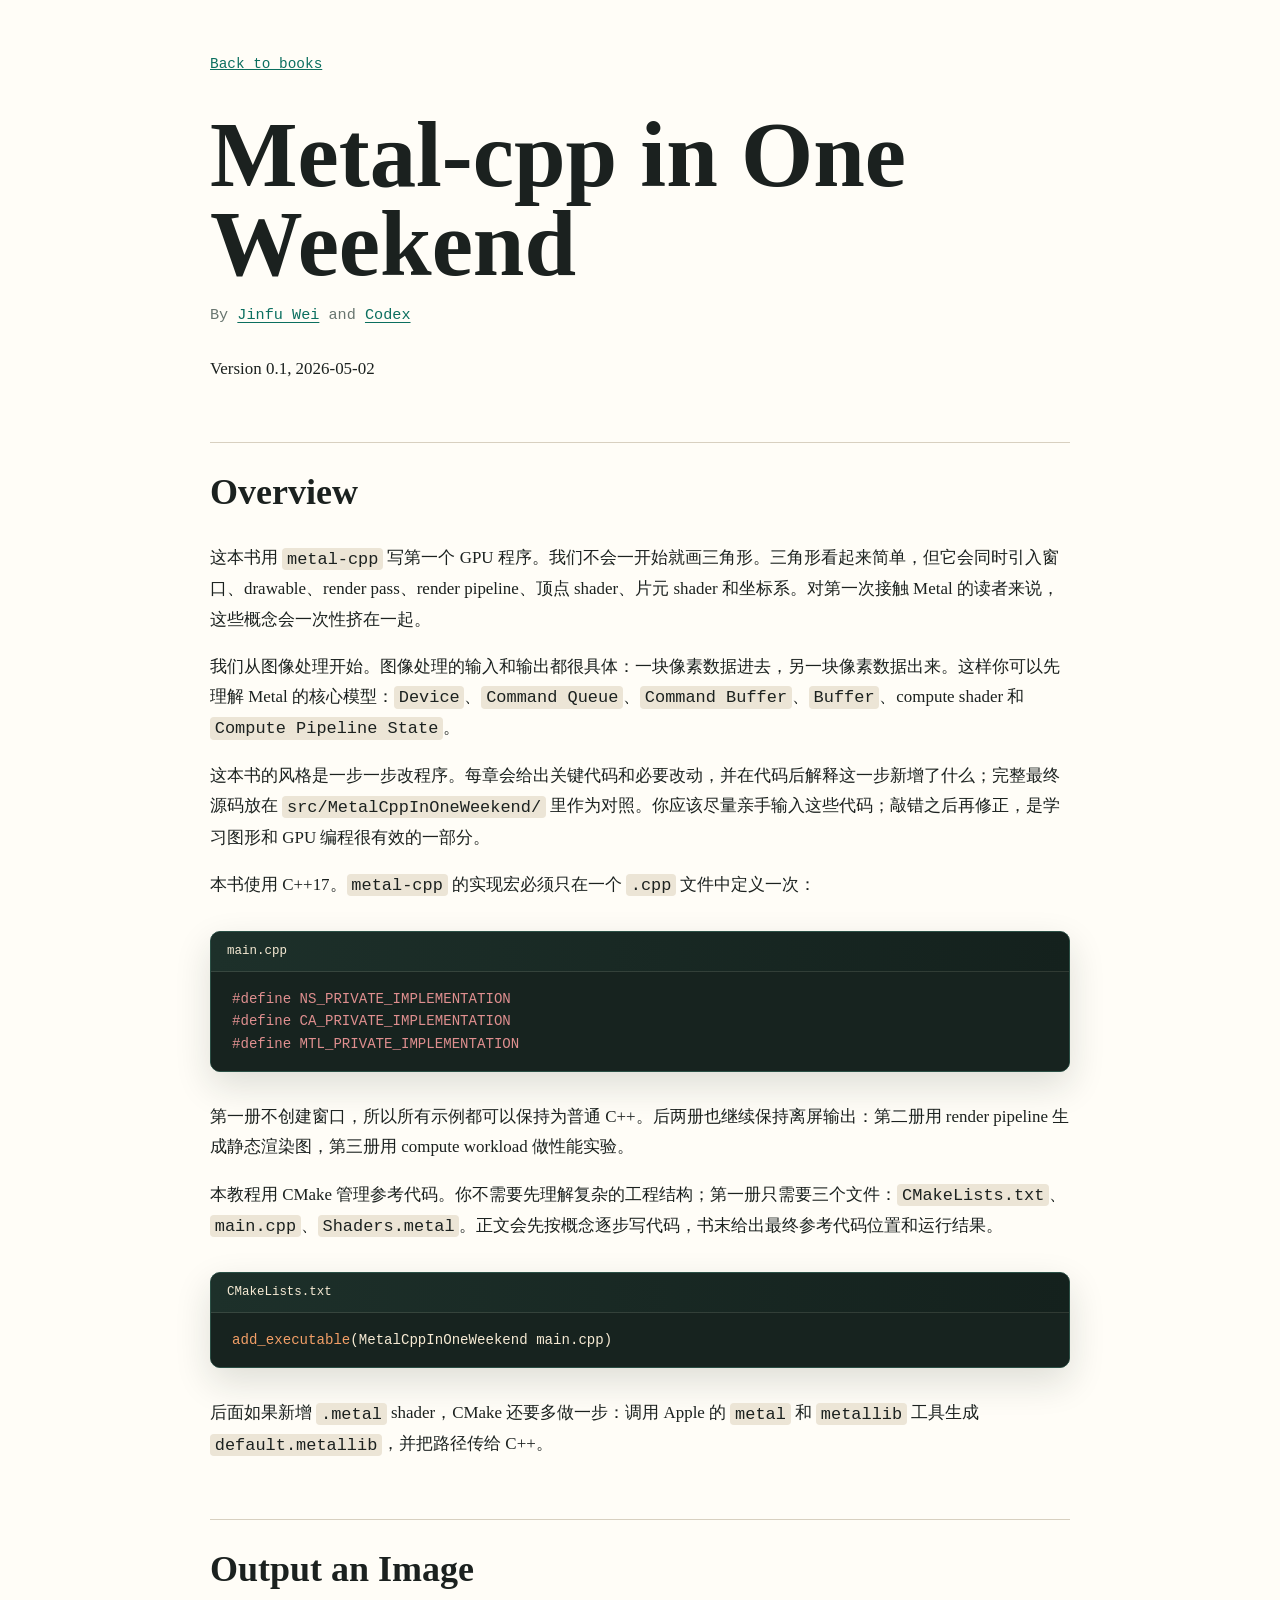
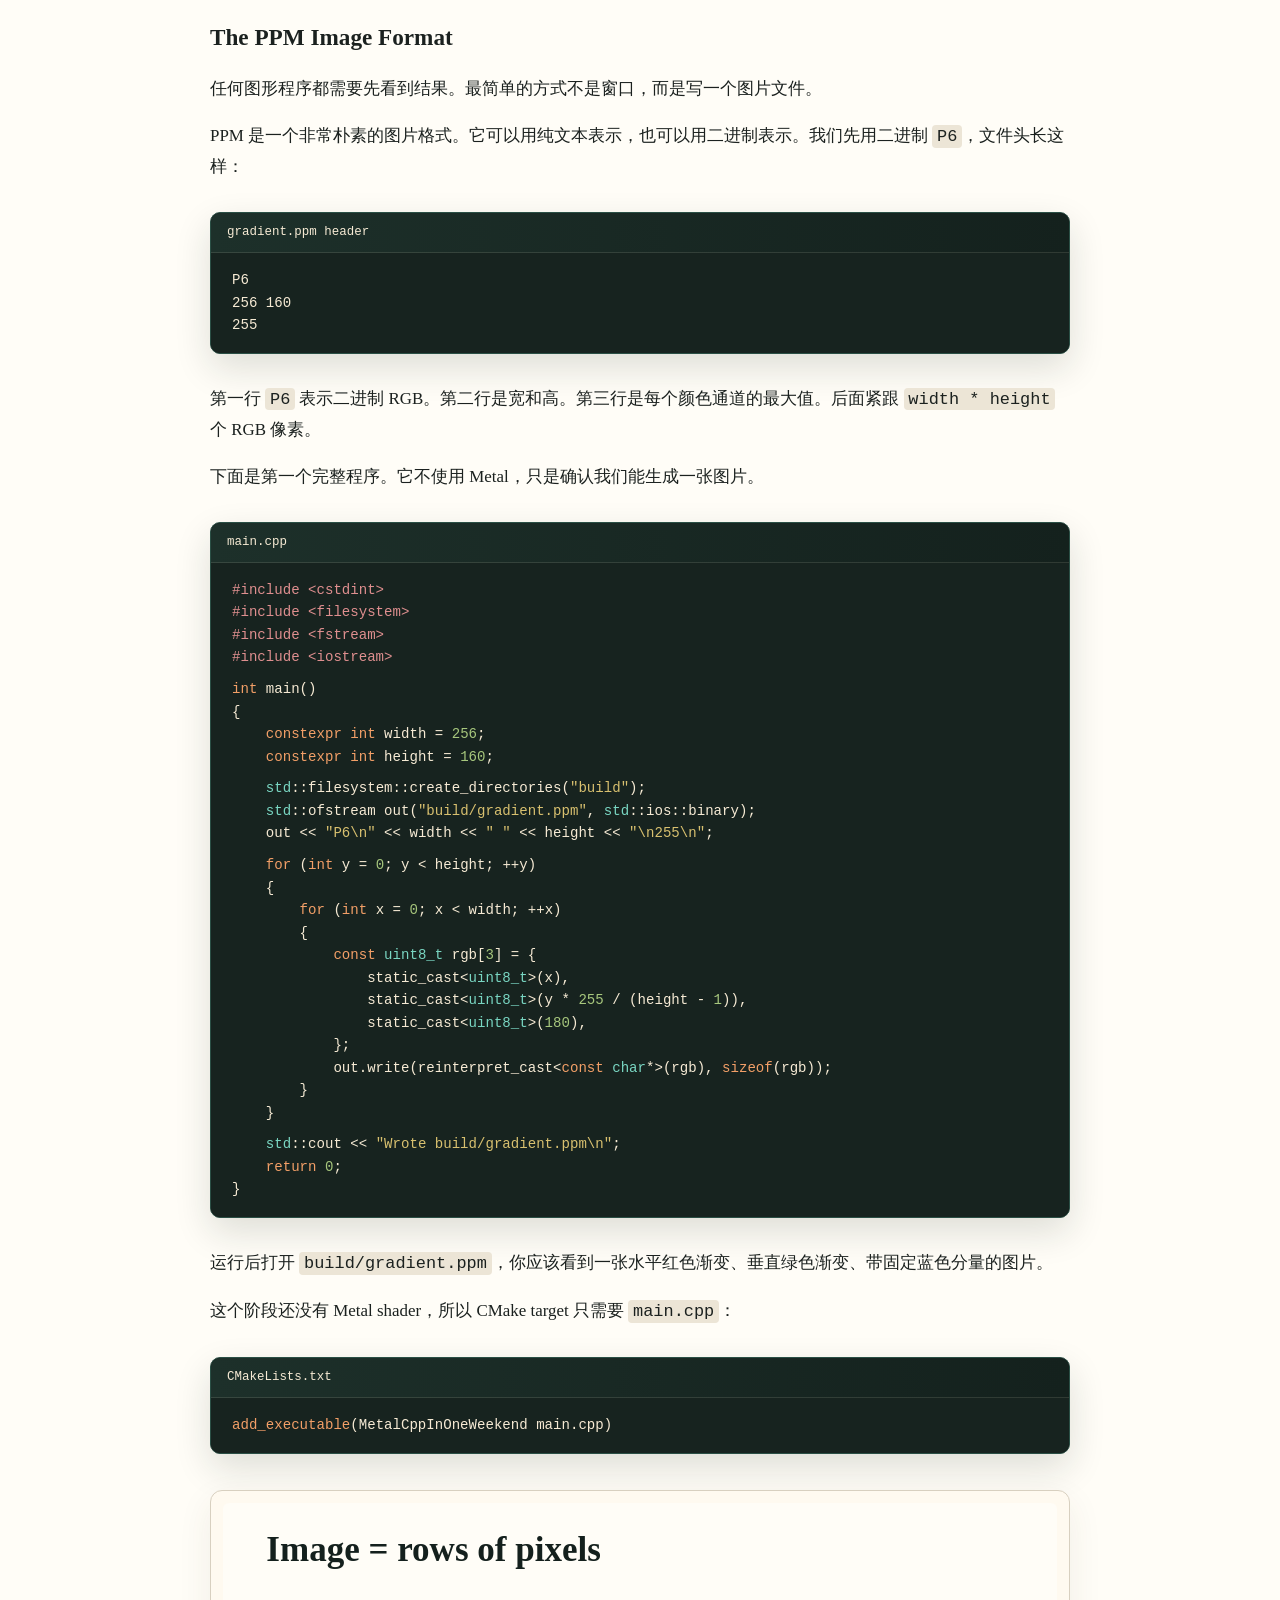
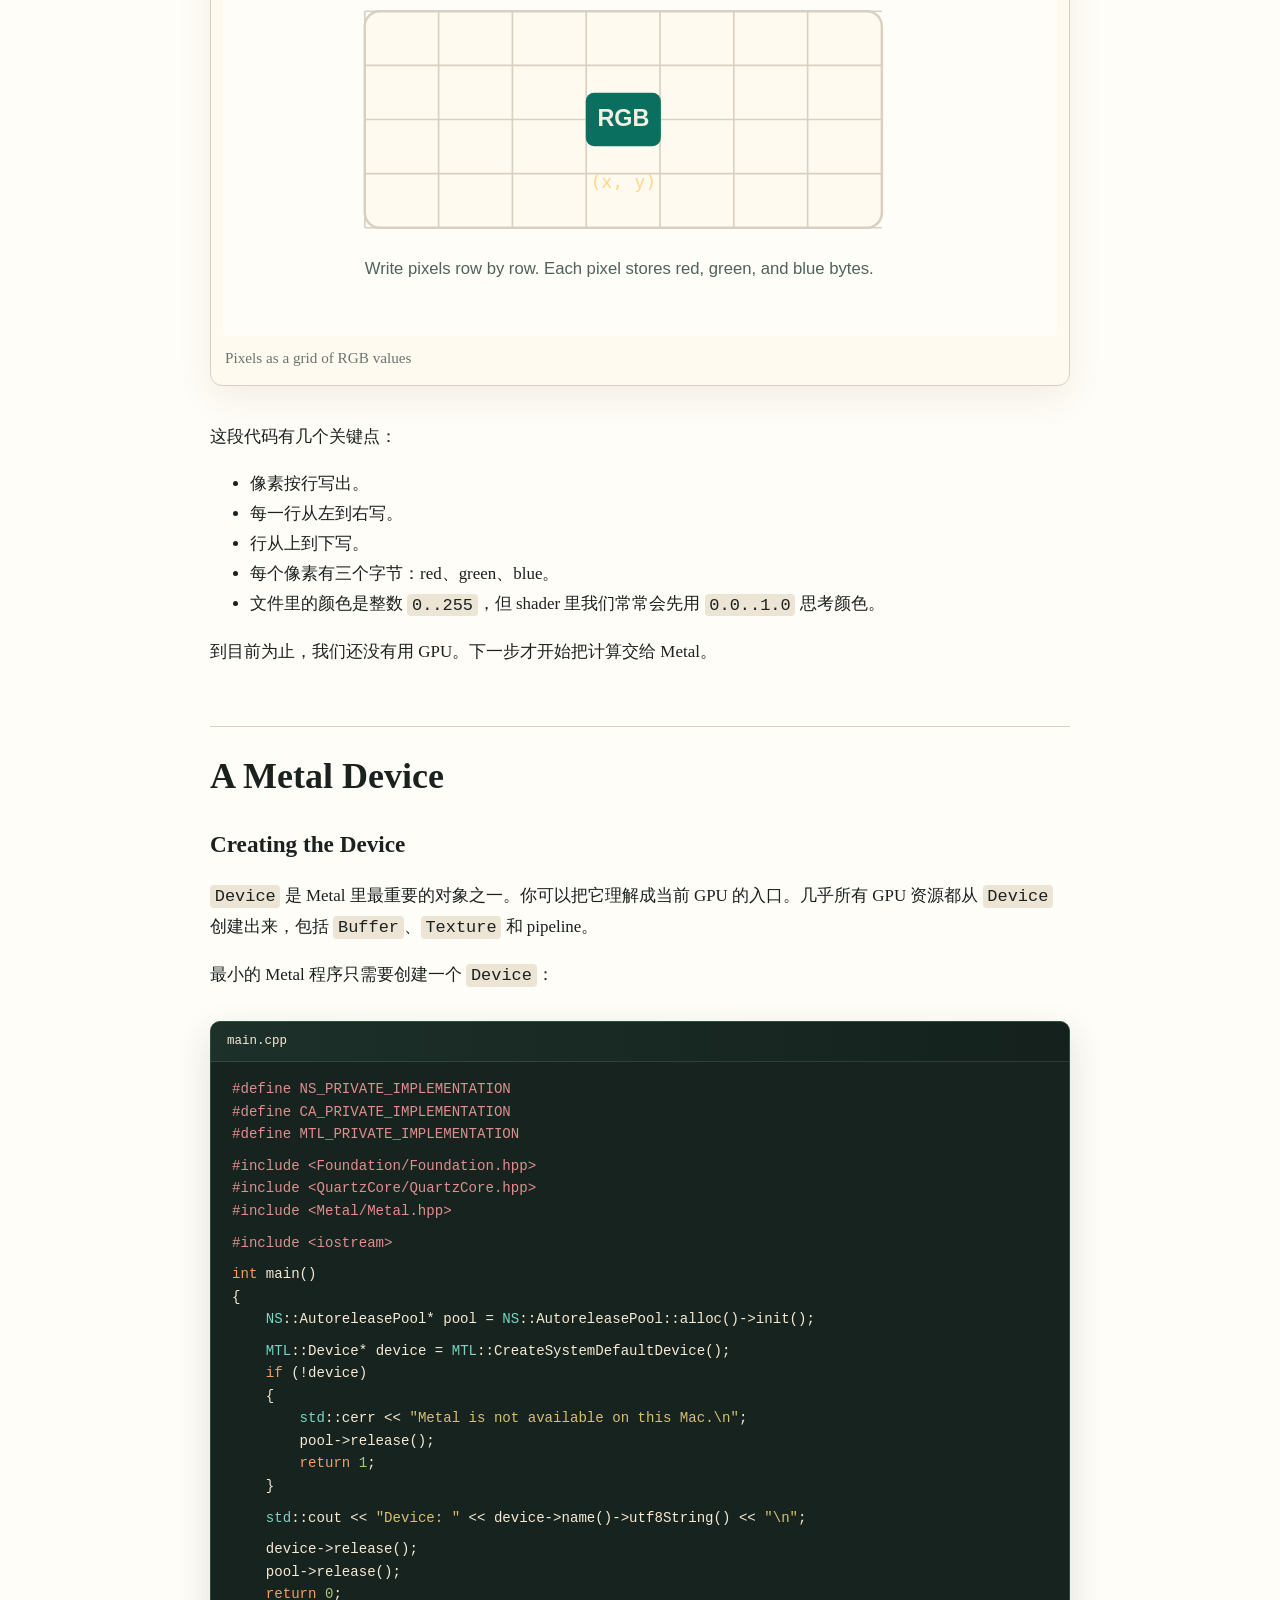
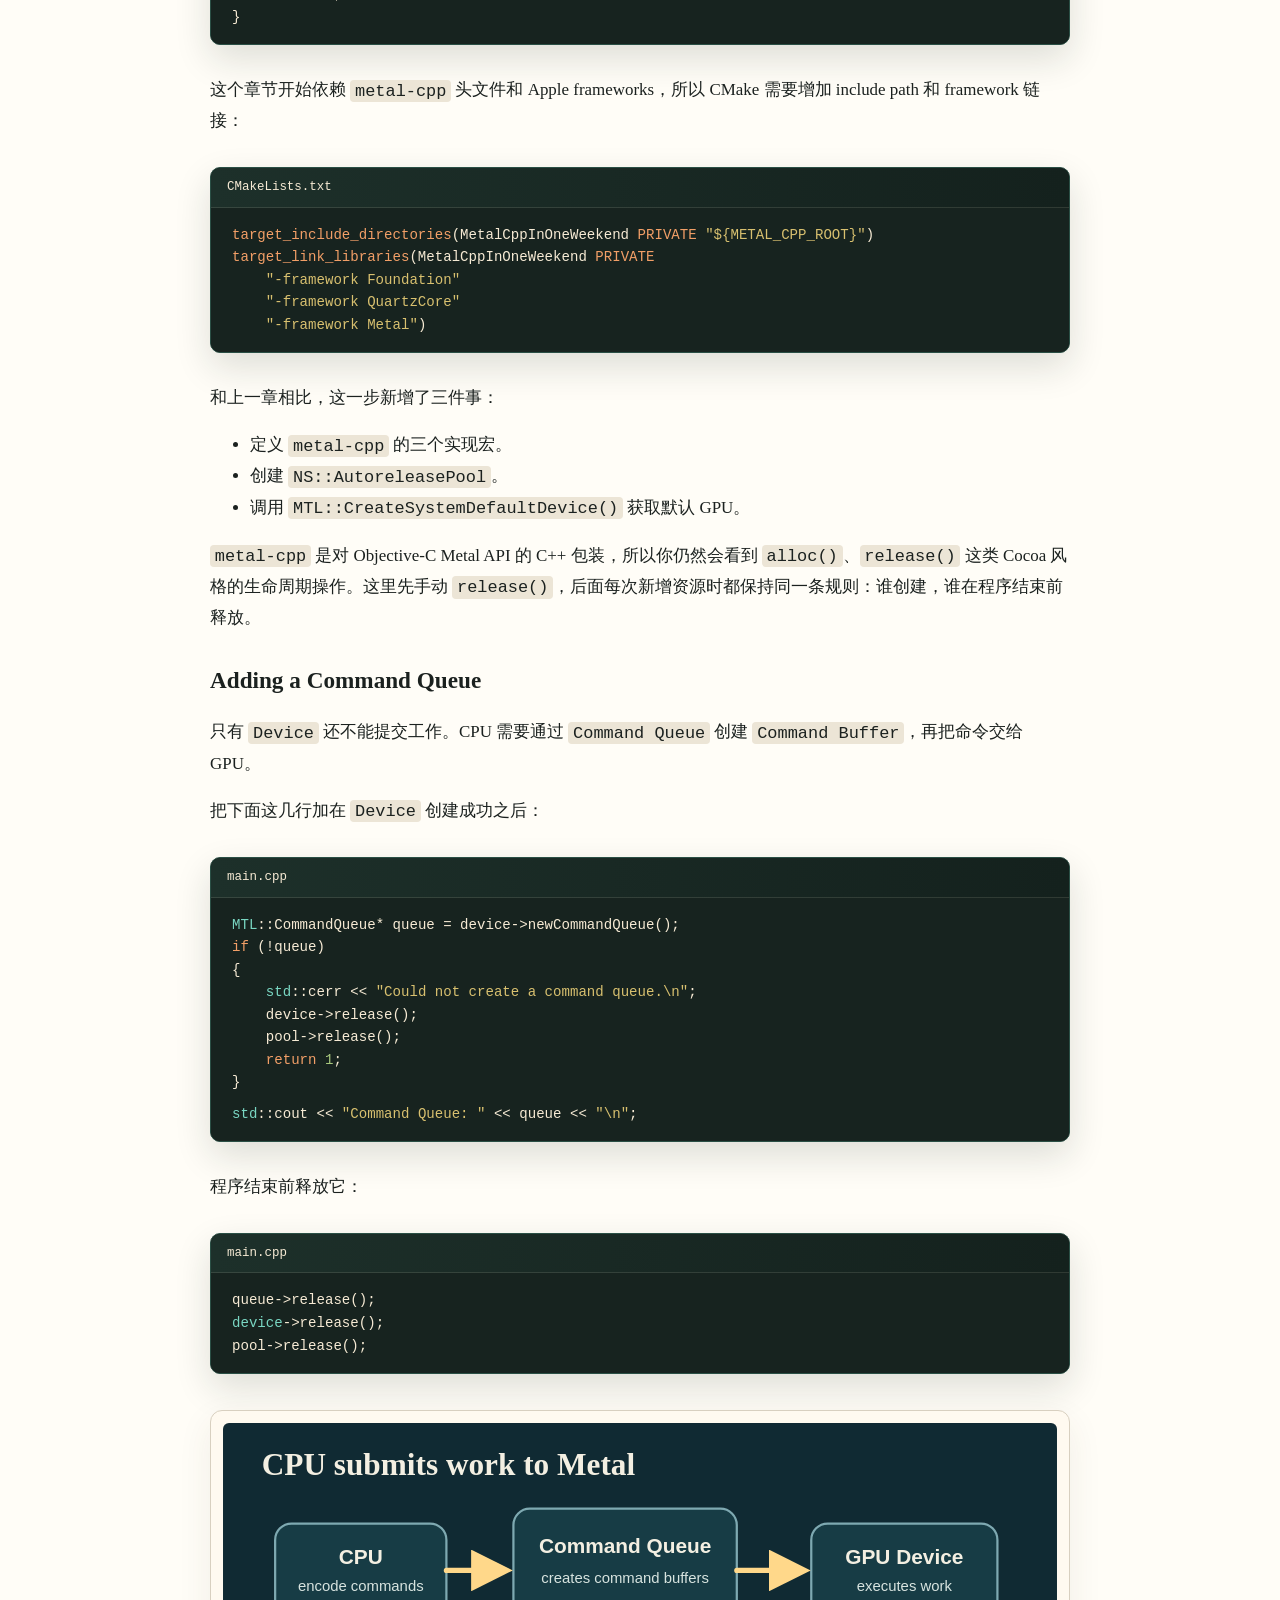
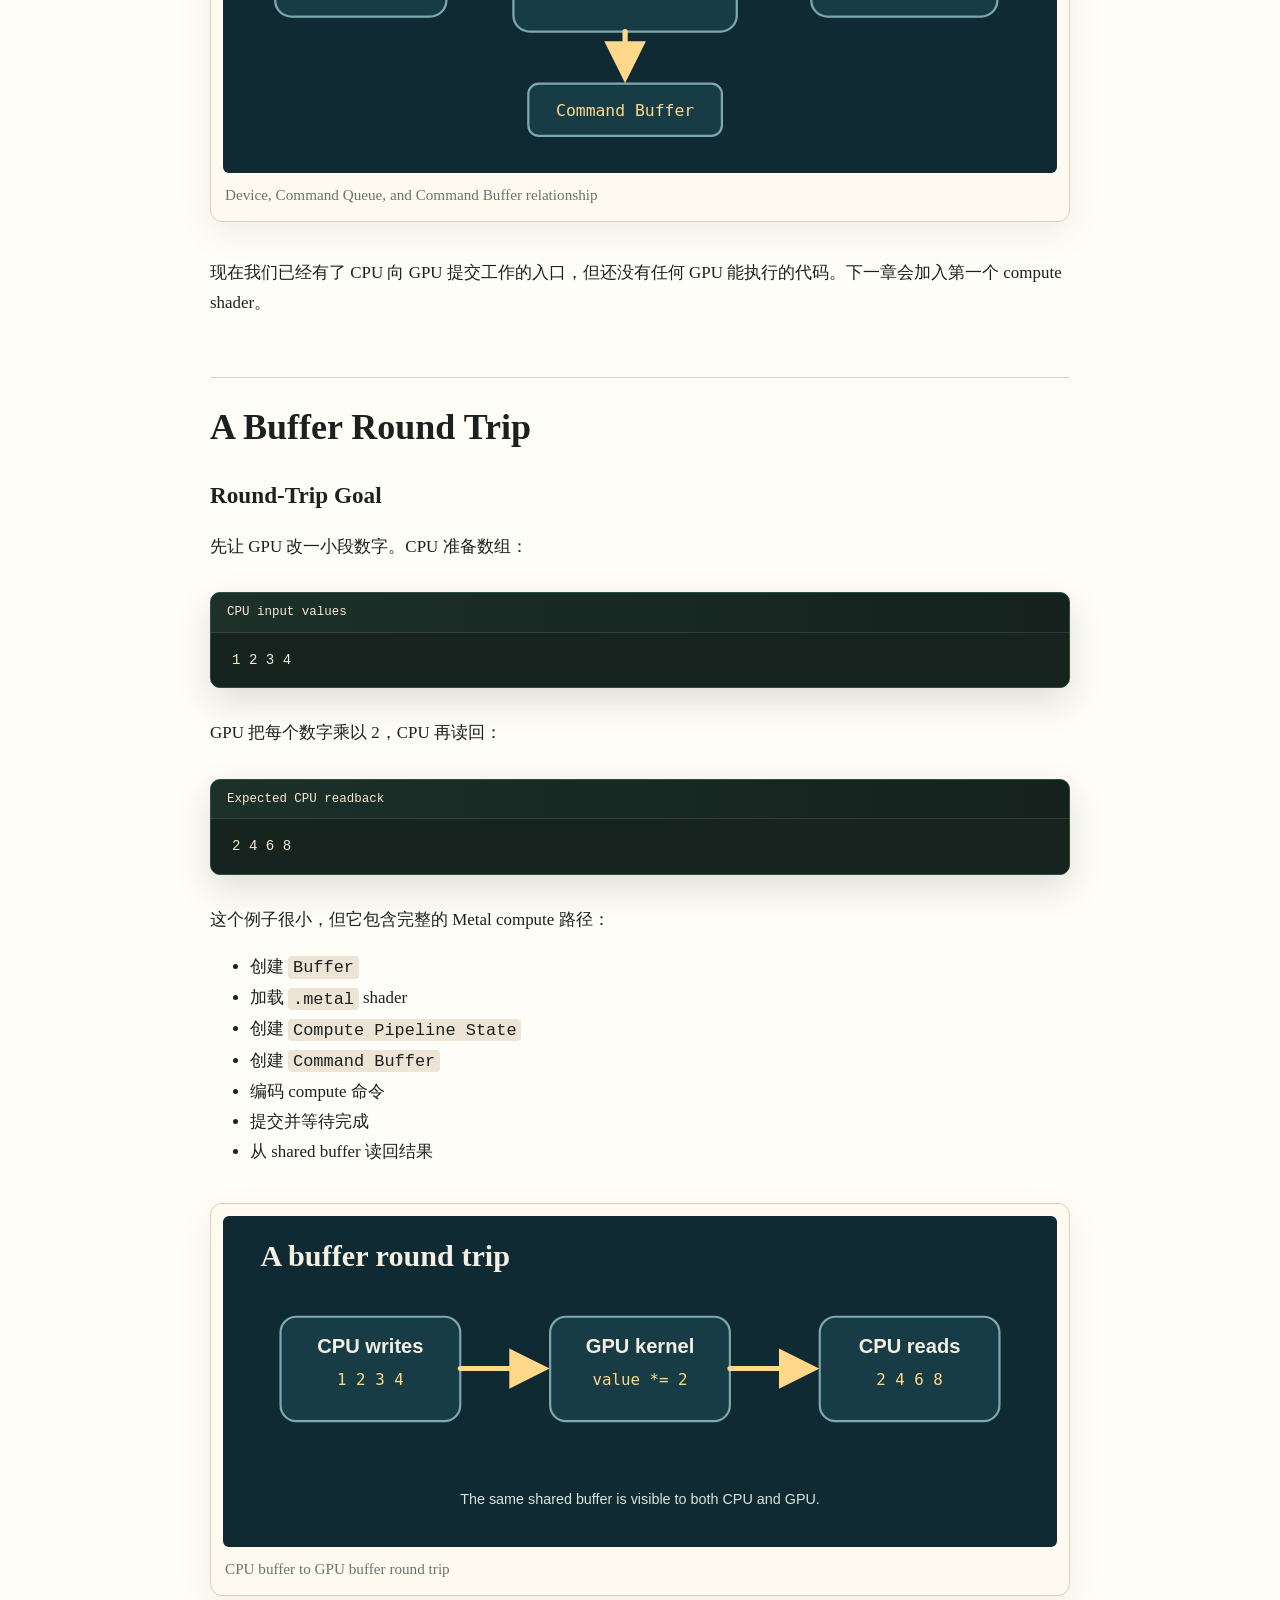
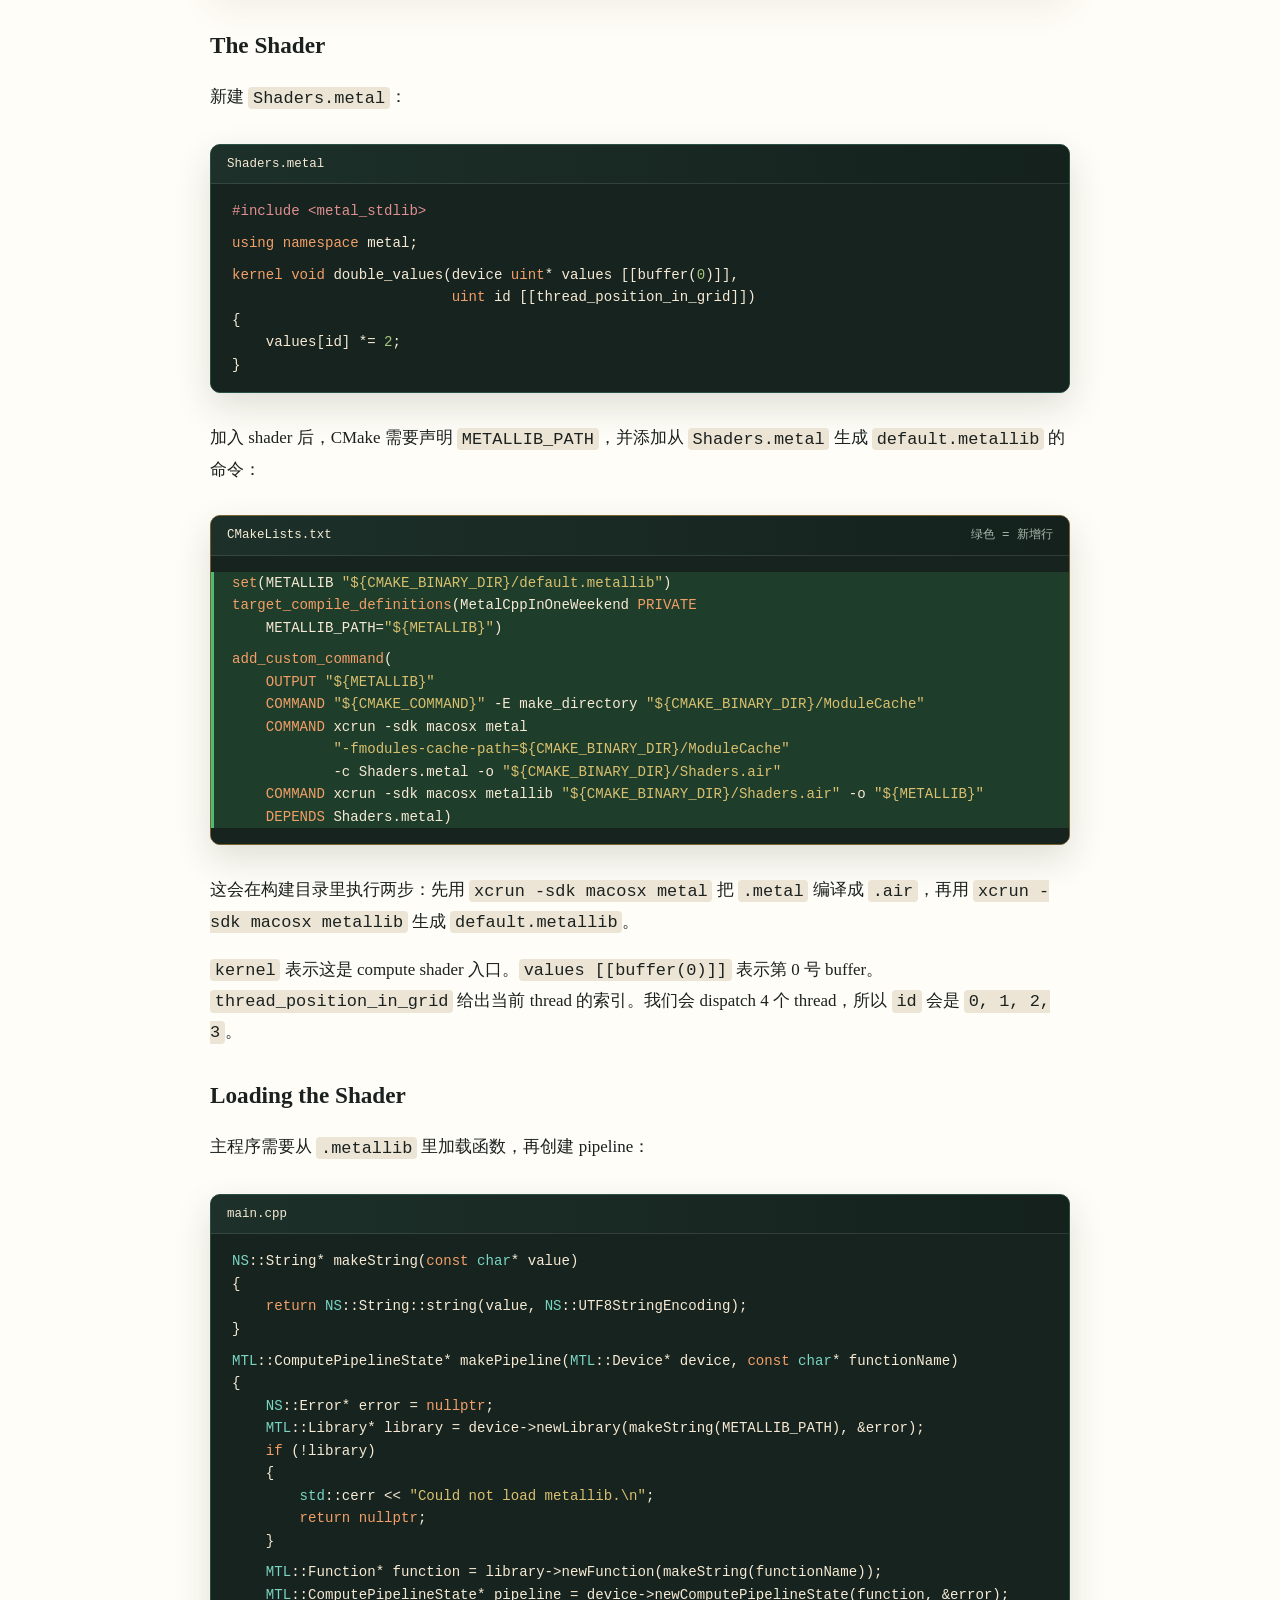
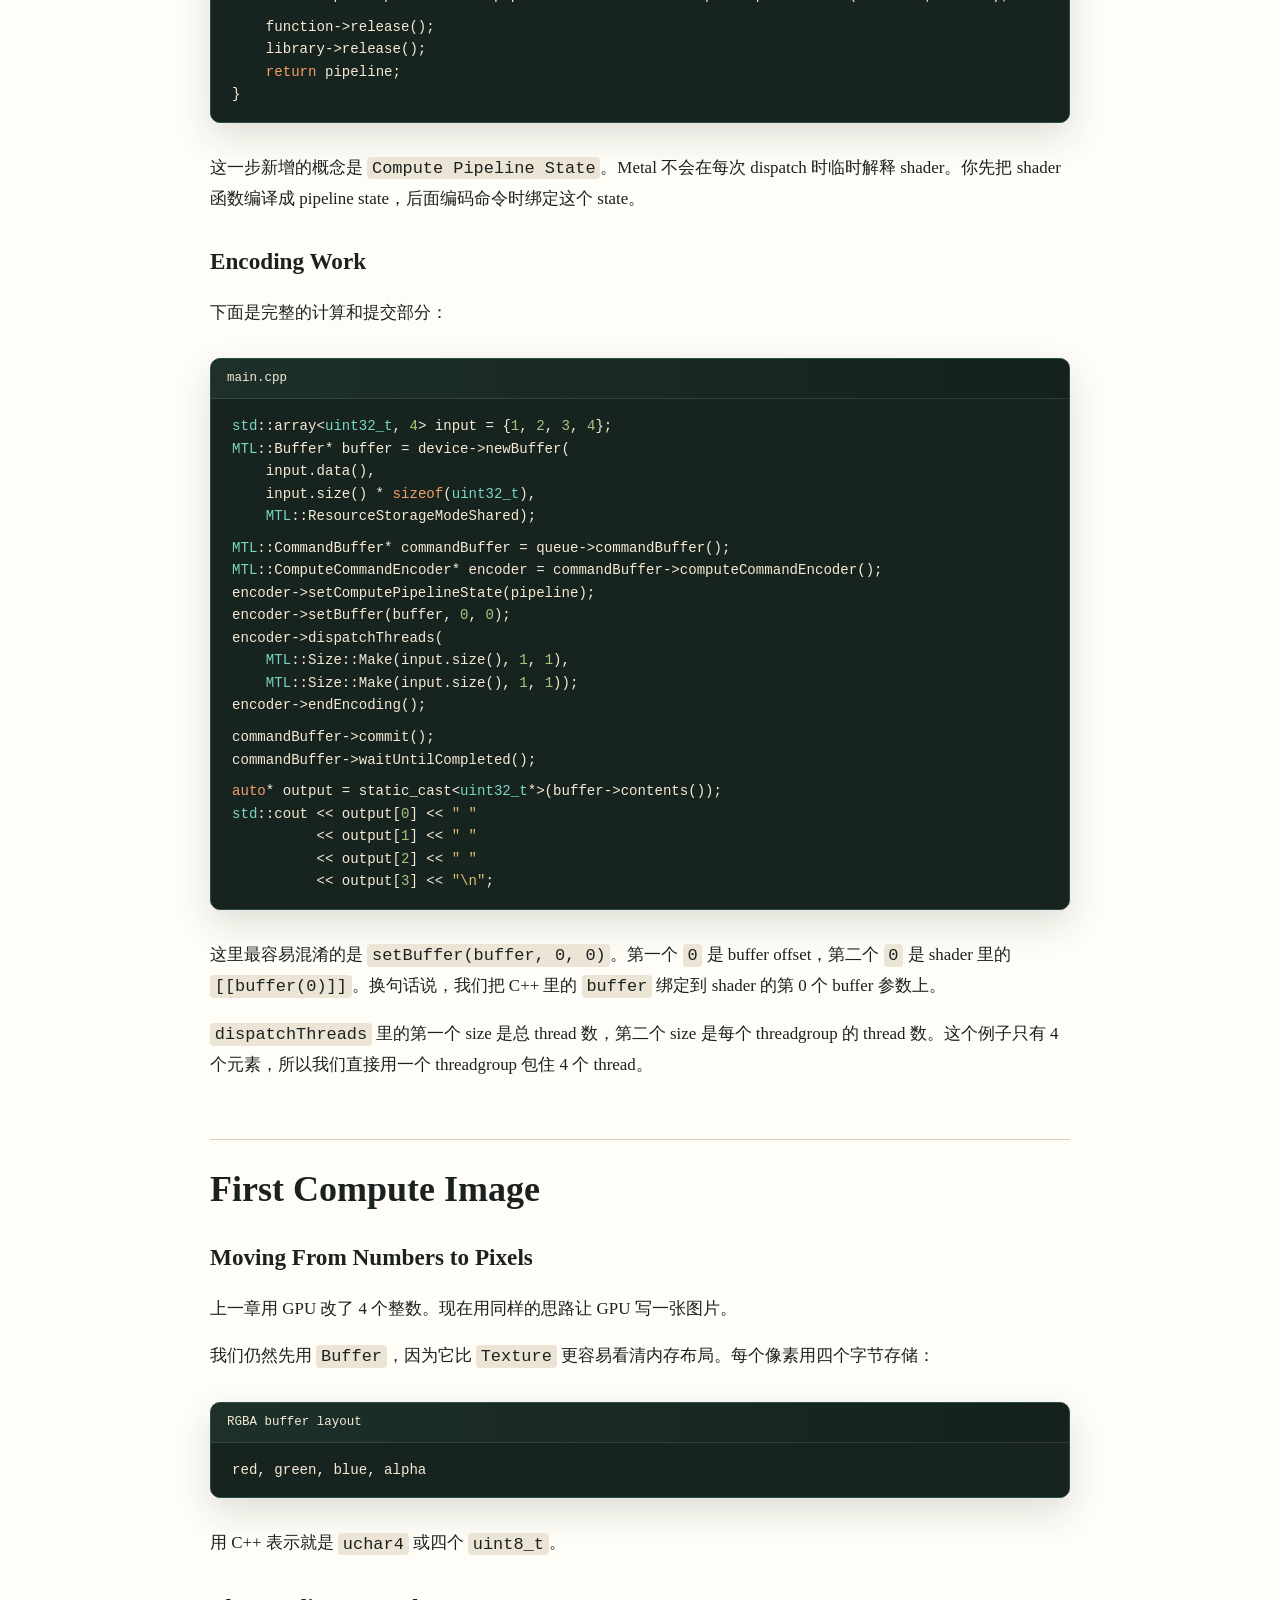
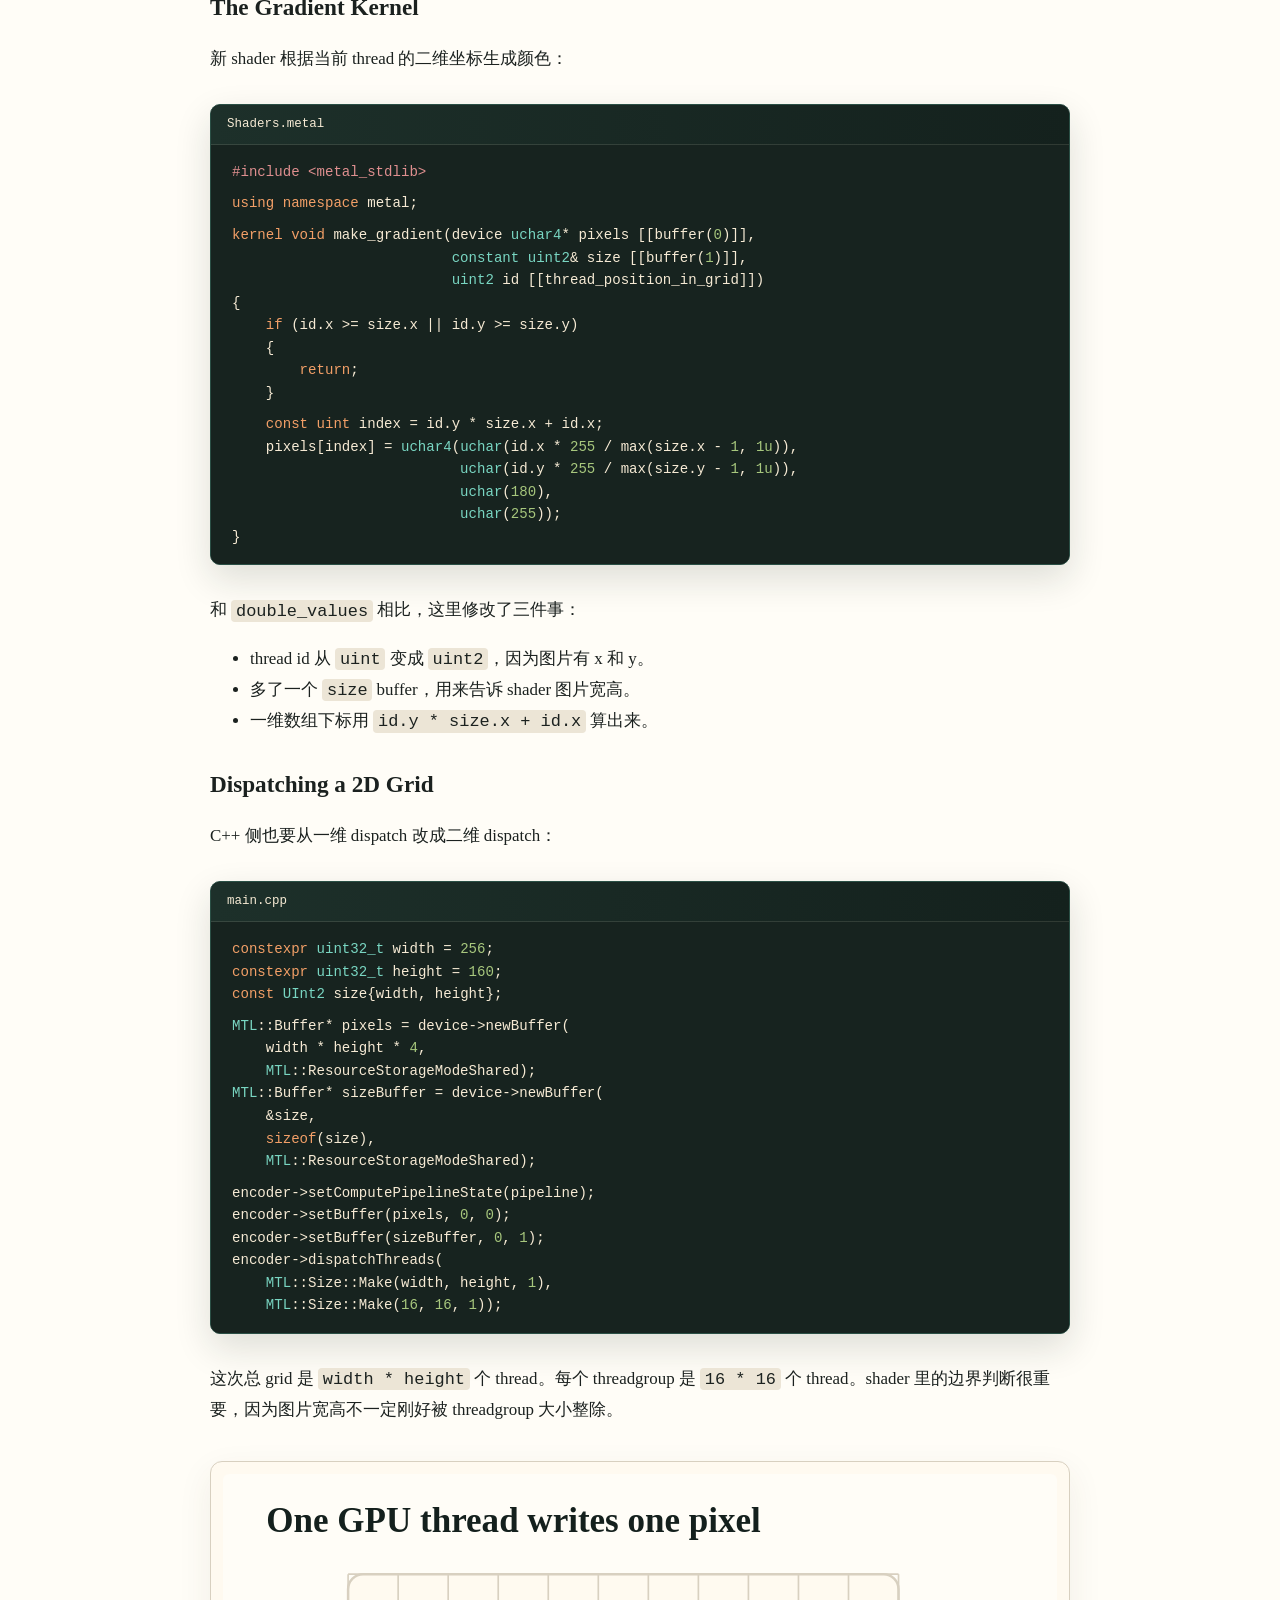
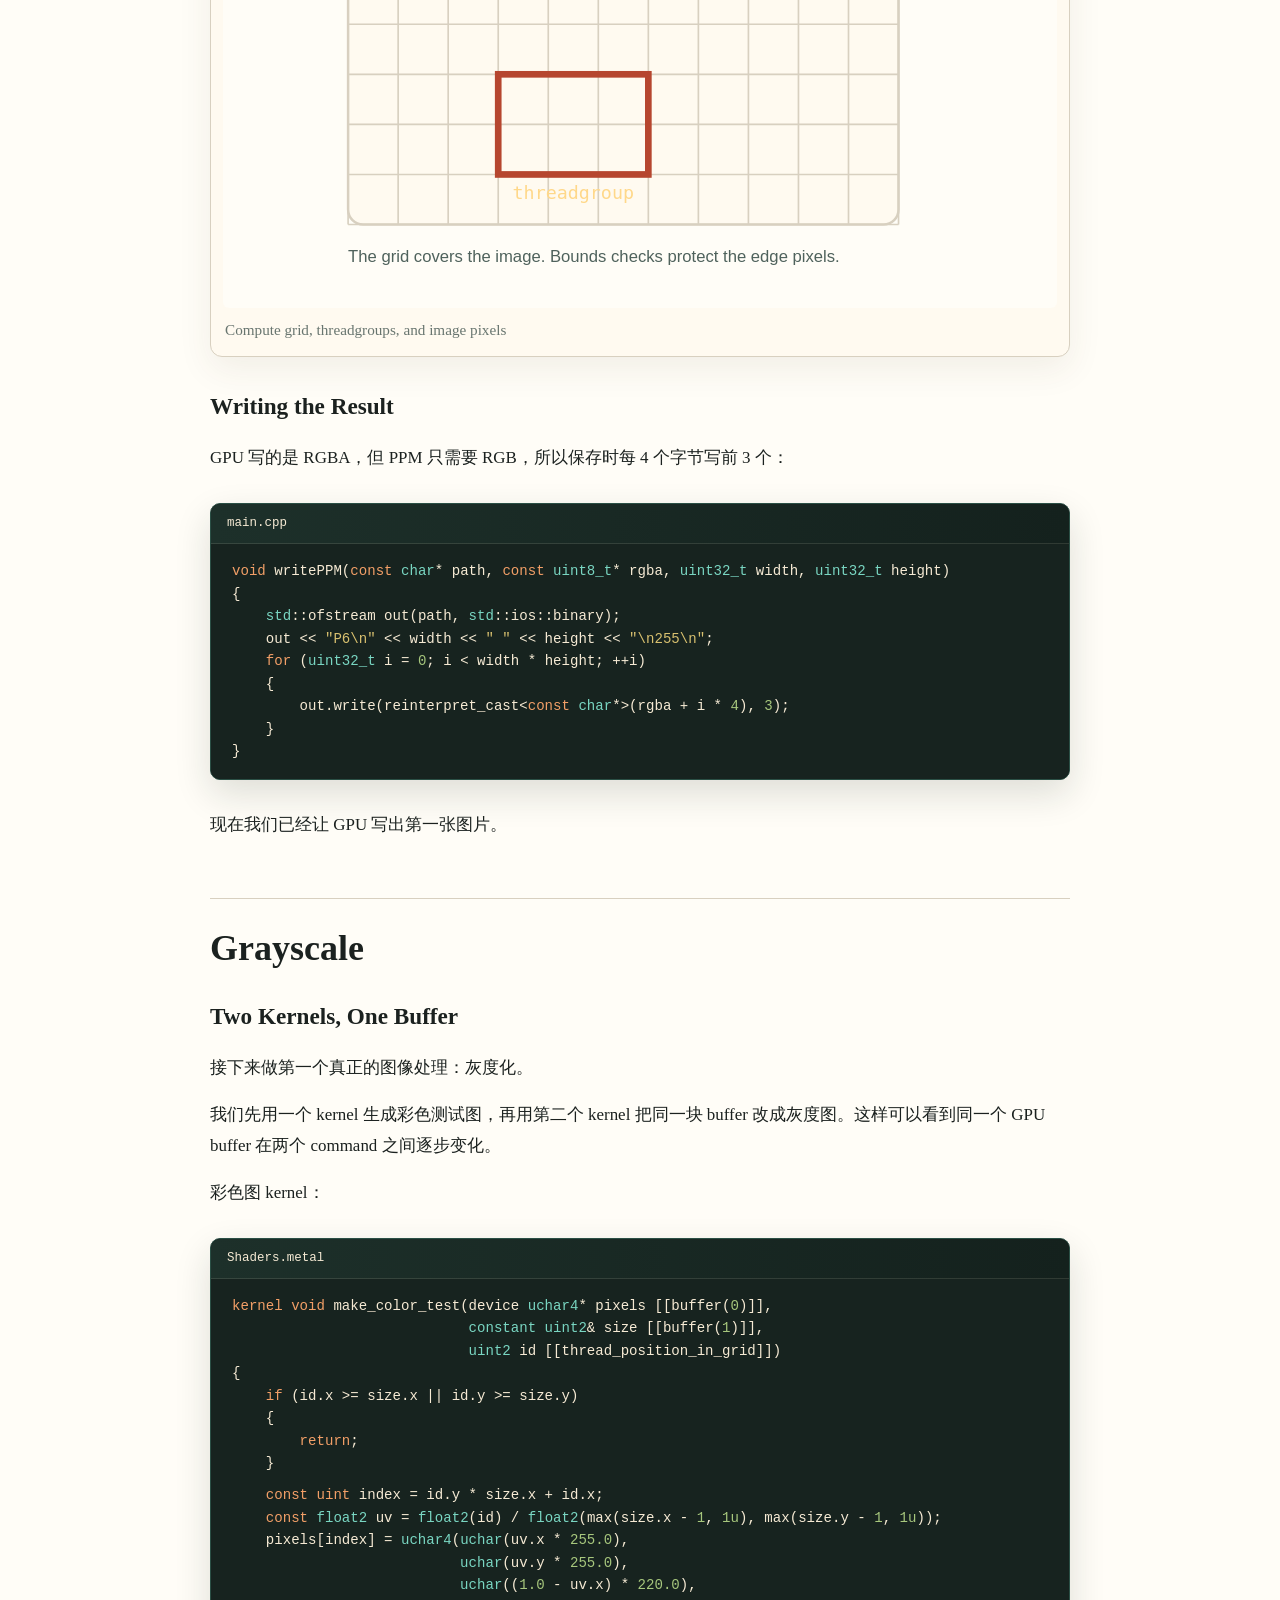
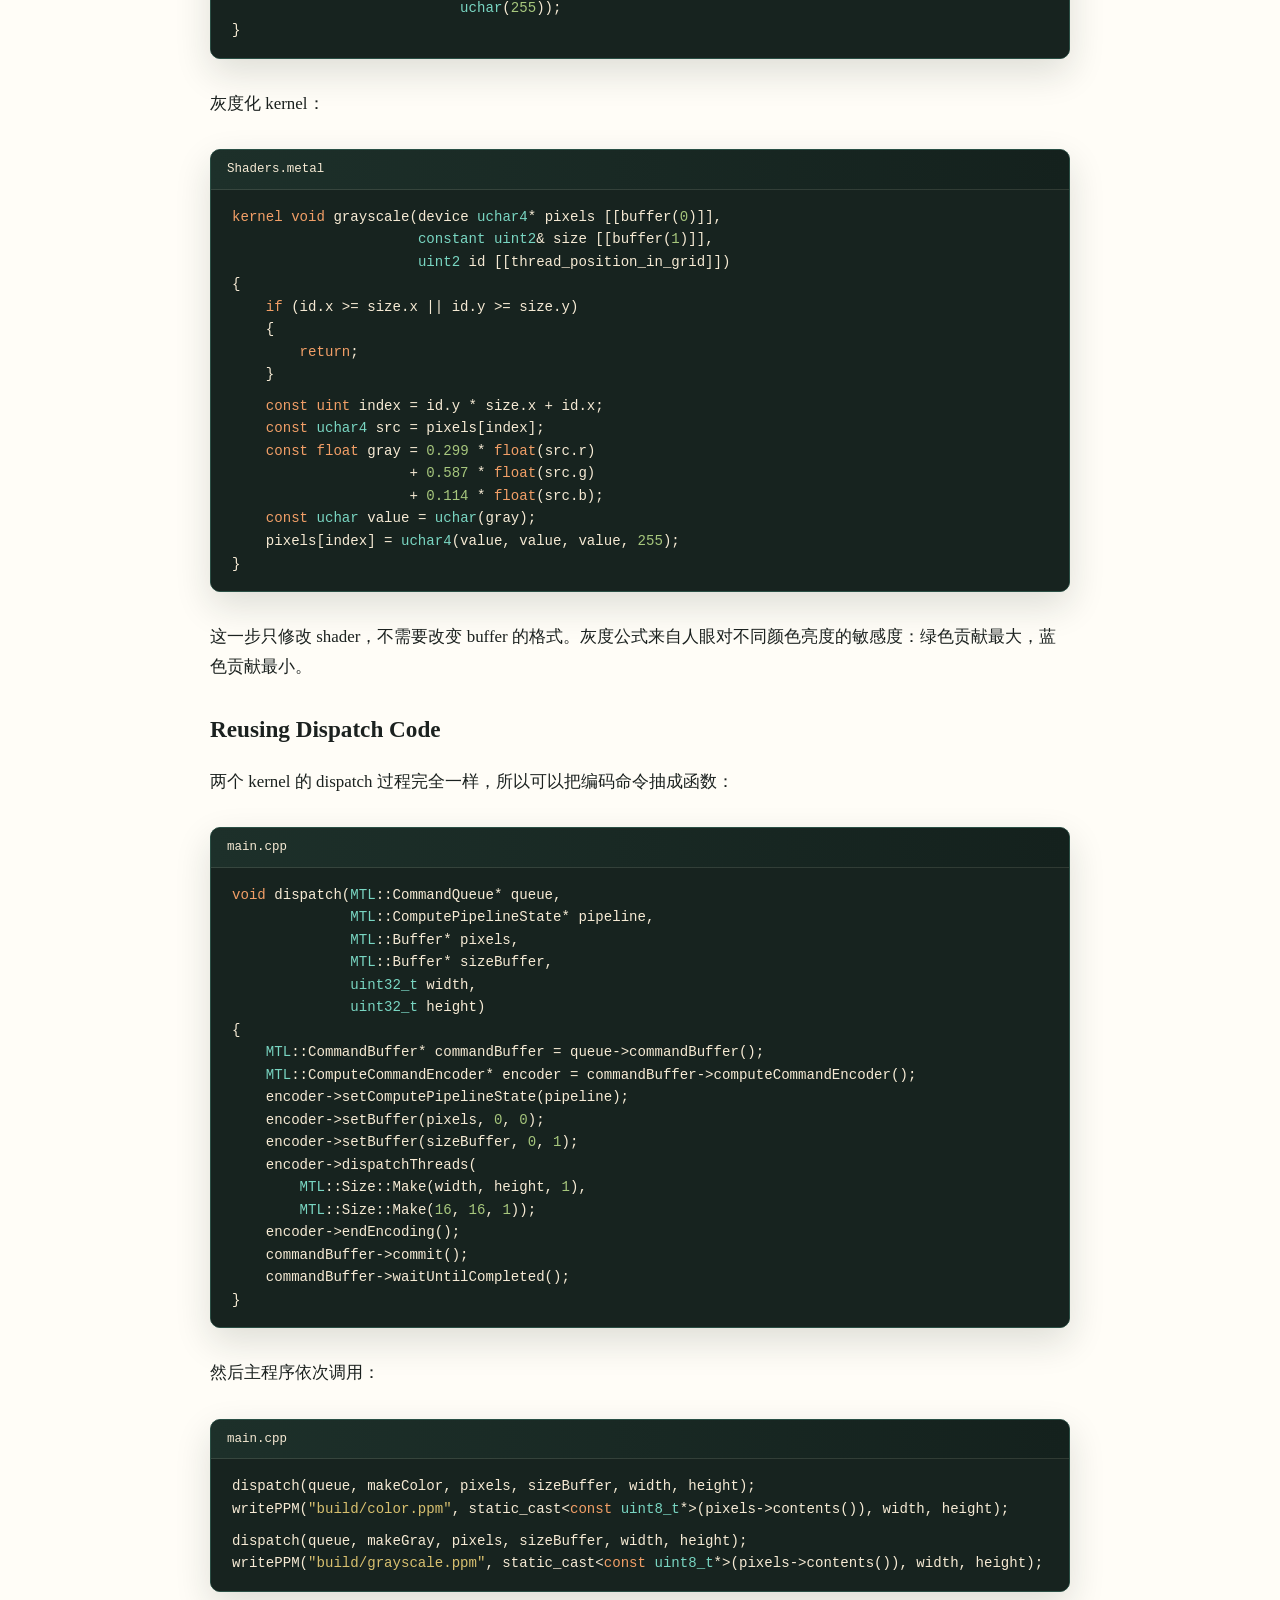
==== books/MetalCppInOneWeekend.html @ 22da6bca "Initial commit" ====
<!doctype html>
<html lang="zh-CN">
<head>
  <meta charset="utf-8">
  <meta name="viewport" content="width=device-width, initial-scale=1">
  <title>Metal-cpp in One Weekend</title>
  <link rel="stylesheet" href="../style/book.css">
  <script src="../style/syntax-highlight.js" defer></script>
</head>
<body>
  <main class="book">
    <nav class="book-nav"><a href="../index.html">Back to books</a></nav>
<h1 id="metal-cpp-in-one-weekend">Metal-cpp in One Weekend</h1>
<p class="book-author">By <a href="https://weijinfu.github.io">Jinfu Wei</a> and <a href="https://chatgpt.com/codex">Codex</a></p>
<p>Version 0.1, 2026-05-02</p>
<h2 id="overview">Overview</h2>
<p>这本书用 <code>metal-cpp</code> 写第一个 GPU 程序。我们不会一开始就画三角形。三角形看起来简单，但它会同时引入窗口、drawable、render pass、render pipeline、顶点 shader、片元 shader 和坐标系。对第一次接触 Metal 的读者来说，这些概念会一次性挤在一起。</p>
<p>我们从图像处理开始。图像处理的输入和输出都很具体：一块像素数据进去，另一块像素数据出来。这样你可以先理解 Metal 的核心模型：<code>Device</code>、<code>Command Queue</code>、<code>Command Buffer</code>、<code>Buffer</code>、compute shader 和 <code>Compute Pipeline State</code>。</p>
<p>这本书的风格是一步一步改程序。每章会给出关键代码和必要改动，并在代码后解释这一步新增了什么；完整最终源码放在 <code>src/MetalCppInOneWeekend/</code> 里作为对照。你应该尽量亲手输入这些代码；敲错之后再修正，是学习图形和 GPU 编程很有效的一部分。</p>
<p>本书使用 C++17。<code>metal-cpp</code> 的实现宏必须只在一个 <code>.cpp</code> 文件中定义一次：</p>
<figure class="code-block"><figcaption class="code-title"><span>main.cpp</span></figcaption><pre><code class="language-cpp"><span class="code-line"><span class="tok-preproc">#define NS_PRIVATE_IMPLEMENTATION</span></span><span class="code-line"><span class="tok-preproc">#define CA_PRIVATE_IMPLEMENTATION</span></span><span class="code-line"><span class="tok-preproc">#define MTL_PRIVATE_IMPLEMENTATION</span></span></code></pre></figure>
<p>第一册不创建窗口，所以所有示例都可以保持为普通 C++。后两册也继续保持离屏输出：第二册用 render pipeline 生成静态渲染图，第三册用 compute workload 做性能实验。</p>
<p>本教程用 CMake 管理参考代码。你不需要先理解复杂的工程结构；第一册只需要三个文件：<code>CMakeLists.txt</code>、<code>main.cpp</code>、<code>Shaders.metal</code>。正文会先按概念逐步写代码，书末给出最终参考代码位置和运行结果。</p>
<figure class="code-block"><figcaption class="code-title"><span>CMakeLists.txt</span></figcaption><pre><code class="language-cmake"><span class="code-line">add_executable(MetalCppInOneWeekend main.cpp)</span></code></pre></figure>
<p>后面如果新增 <code>.metal</code> shader，CMake 还要多做一步：调用 Apple 的 <code>metal</code> 和 <code>metallib</code> 工具生成 <code>default.metallib</code>，并把路径传给 C++。</p>
<h2 id="output-an-image">Output an Image</h2>
<h3 id="the-ppm-image-format">The PPM Image Format</h3>
<p>任何图形程序都需要先看到结果。最简单的方式不是窗口，而是写一个图片文件。</p>
<p>PPM 是一个非常朴素的图片格式。它可以用纯文本表示，也可以用二进制表示。我们先用二进制 <code>P6</code>，文件头长这样：</p>
<figure class="code-block"><figcaption class="code-title"><span>gradient.ppm header</span></figcaption><pre><code class="language-text"><span class="code-line">P6</span><span class="code-line">256 160</span><span class="code-line">255</span></code></pre></figure>
<p>第一行 <code>P6</code> 表示二进制 RGB。第二行是宽和高。第三行是每个颜色通道的最大值。后面紧跟 <code>width * height</code> 个 RGB 像素。</p>
<p>下面是第一个完整程序。它不使用 Metal，只是确认我们能生成一张图片。</p>
<figure class="code-block"><figcaption class="code-title"><span>main.cpp</span></figcaption><pre><code class="language-cpp"><span class="code-line"><span class="tok-preproc">#include &lt;cstdint&gt;</span></span><span class="code-line"><span class="tok-preproc">#include &lt;filesystem&gt;</span></span><span class="code-line"><span class="tok-preproc">#include &lt;fstream&gt;</span></span><span class="code-line"><span class="tok-preproc">#include &lt;iostream&gt;</span></span><span class="code-line"></span><span class="code-line"><span class="tok-keyword">int</span> main()</span><span class="code-line">{</span><span class="code-line">    <span class="tok-keyword">constexpr</span> <span class="tok-keyword">int</span> width = <span class="tok-number">256</span>;</span><span class="code-line">    <span class="tok-keyword">constexpr</span> <span class="tok-keyword">int</span> height = <span class="tok-number">160</span>;</span><span class="code-line"></span><span class="code-line">    <span class="tok-type">std</span>::filesystem::create_directories(<span class="tok-string">&quot;build&quot;</span>);</span><span class="code-line">    <span class="tok-type">std</span>::ofstream out(<span class="tok-string">&quot;build/gradient.ppm&quot;</span>, <span class="tok-type">std</span>::ios::binary);</span><span class="code-line">    out &lt;&lt; <span class="tok-string">&quot;P6\n&quot;</span> &lt;&lt; width &lt;&lt; <span class="tok-string">&quot; &quot;</span> &lt;&lt; height &lt;&lt; <span class="tok-string">&quot;\n255\n&quot;</span>;</span><span class="code-line"></span><span class="code-line">    <span class="tok-keyword">for</span> (<span class="tok-keyword">int</span> y = <span class="tok-number">0</span>; y &lt; height; ++y)</span><span class="code-line">    {</span><span class="code-line">        <span class="tok-keyword">for</span> (<span class="tok-keyword">int</span> x = <span class="tok-number">0</span>; x &lt; width; ++x)</span><span class="code-line">        {</span><span class="code-line">            <span class="tok-keyword">const</span> <span class="tok-type">uint8_t</span> rgb[<span class="tok-number">3</span>] = {</span><span class="code-line">                static_cast&lt;<span class="tok-type">uint8_t</span>&gt;(x),</span><span class="code-line">                static_cast&lt;<span class="tok-type">uint8_t</span>&gt;(y * <span class="tok-number">255</span> / (height - <span class="tok-number">1</span>)),</span><span class="code-line">                static_cast&lt;<span class="tok-type">uint8_t</span>&gt;(<span class="tok-number">180</span>),</span><span class="code-line">            };</span><span class="code-line">            out.write(reinterpret_cast&lt;<span class="tok-keyword">const</span> <span class="tok-type">char</span>*&gt;(rgb), <span class="tok-keyword">sizeof</span>(rgb));</span><span class="code-line">        }</span><span class="code-line">    }</span><span class="code-line"></span><span class="code-line">    <span class="tok-type">std</span>::cout &lt;&lt; <span class="tok-string">&quot;Wrote build/gradient.ppm\n&quot;</span>;</span><span class="code-line">    <span class="tok-keyword">return</span> <span class="tok-number">0</span>;</span><span class="code-line">}</span></code></pre></figure>
<p>运行后打开 <code>build/gradient.ppm</code>，你应该看到一张水平红色渐变、垂直绿色渐变、带固定蓝色分量的图片。</p>
<p>这个阶段还没有 Metal shader，所以 CMake target 只需要 <code>main.cpp</code>：</p>
<figure class="code-block"><figcaption class="code-title"><span>CMakeLists.txt</span></figcaption><pre><code class="language-cmake"><span class="code-line">add_executable(MetalCppInOneWeekend main.cpp)</span></code></pre></figure>
<figure><img src="../images/diagrams/pixels-grid.svg" alt="Pixels as a grid of RGB values"><figcaption>Pixels as a grid of RGB values</figcaption></figure>
<p>这段代码有几个关键点：</p>
<ul>
<li>像素按行写出。</li>
<li>每一行从左到右写。</li>
<li>行从上到下写。</li>
<li>每个像素有三个字节：red、green、blue。</li>
<li>文件里的颜色是整数 <code>0..255</code>，但 shader 里我们常常会先用 <code>0.0..1.0</code> 思考颜色。</li>
</ul>
<p>到目前为止，我们还没有用 GPU。下一步才开始把计算交给 Metal。</p>
<h2 id="a-metal-device">A Metal Device</h2>
<h3 id="creating-the-device">Creating the Device</h3>
<p><code>Device</code> 是 Metal 里最重要的对象之一。你可以把它理解成当前 GPU 的入口。几乎所有 GPU 资源都从 <code>Device</code> 创建出来，包括 <code>Buffer</code>、<code>Texture</code> 和 pipeline。</p>
<p>最小的 Metal 程序只需要创建一个 <code>Device</code>：</p>
<figure class="code-block"><figcaption class="code-title"><span>main.cpp</span></figcaption><pre><code class="language-cpp"><span class="code-line"><span class="tok-preproc">#define NS_PRIVATE_IMPLEMENTATION</span></span><span class="code-line"><span class="tok-preproc">#define CA_PRIVATE_IMPLEMENTATION</span></span><span class="code-line"><span class="tok-preproc">#define MTL_PRIVATE_IMPLEMENTATION</span></span><span class="code-line"></span><span class="code-line"><span class="tok-preproc">#include &lt;Foundation/Foundation.hpp&gt;</span></span><span class="code-line"><span class="tok-preproc">#include &lt;QuartzCore/QuartzCore.hpp&gt;</span></span><span class="code-line"><span class="tok-preproc">#include &lt;Metal/Metal.hpp&gt;</span></span><span class="code-line"></span><span class="code-line"><span class="tok-preproc">#include &lt;iostream&gt;</span></span><span class="code-line"></span><span class="code-line"><span class="tok-keyword">int</span> main()</span><span class="code-line">{</span><span class="code-line">    <span class="tok-type">NS</span>::AutoreleasePool* pool = <span class="tok-type">NS</span>::AutoreleasePool::alloc()-&gt;init();</span><span class="code-line"></span><span class="code-line">    <span class="tok-type">MTL</span>::Device* device = <span class="tok-type">MTL</span>::CreateSystemDefaultDevice();</span><span class="code-line">    <span class="tok-keyword">if</span> (!device)</span><span class="code-line">    {</span><span class="code-line">        <span class="tok-type">std</span>::cerr &lt;&lt; <span class="tok-string">&quot;Metal is not available on this Mac.\n&quot;</span>;</span><span class="code-line">        pool-&gt;release();</span><span class="code-line">        <span class="tok-keyword">return</span> <span class="tok-number">1</span>;</span><span class="code-line">    }</span><span class="code-line"></span><span class="code-line">    <span class="tok-type">std</span>::cout &lt;&lt; <span class="tok-string">&quot;Device: &quot;</span> &lt;&lt; device-&gt;name()-&gt;utf8String() &lt;&lt; <span class="tok-string">&quot;\n&quot;</span>;</span><span class="code-line"></span><span class="code-line">    device-&gt;release();</span><span class="code-line">    pool-&gt;release();</span><span class="code-line">    <span class="tok-keyword">return</span> <span class="tok-number">0</span>;</span><span class="code-line">}</span></code></pre></figure>
<p>这个章节开始依赖 <code>metal-cpp</code> 头文件和 Apple frameworks，所以 CMake 需要增加 include path 和 framework 链接：</p>
<figure class="code-block"><figcaption class="code-title"><span>CMakeLists.txt</span></figcaption><pre><code class="language-cmake"><span class="code-line">target_include_directories(MetalCppInOneWeekend PRIVATE &quot;${METAL_CPP_ROOT}&quot;)</span><span class="code-line">target_link_libraries(MetalCppInOneWeekend PRIVATE</span><span class="code-line">    &quot;-framework Foundation&quot;</span><span class="code-line">    &quot;-framework QuartzCore&quot;</span><span class="code-line">    &quot;-framework Metal&quot;)</span></code></pre></figure>
<p>和上一章相比，这一步新增了三件事：</p>
<ul>
<li>定义 <code>metal-cpp</code> 的三个实现宏。</li>
<li>创建 <code>NS::AutoreleasePool</code>。</li>
<li>调用 <code>MTL::CreateSystemDefaultDevice()</code> 获取默认 GPU。</li>
</ul>
<p><code>metal-cpp</code> 是对 Objective-C Metal API 的 C++ 包装，所以你仍然会看到 <code>alloc()</code>、<code>release()</code> 这类 Cocoa 风格的生命周期操作。这里先手动 <code>release()</code>，后面每次新增资源时都保持同一条规则：谁创建，谁在程序结束前释放。</p>
<h3 id="adding-a-command-queue">Adding a Command Queue</h3>
<p>只有 <code>Device</code> 还不能提交工作。CPU 需要通过 <code>Command Queue</code> 创建 <code>Command Buffer</code>，再把命令交给 GPU。</p>
<p>把下面这几行加在 <code>Device</code> 创建成功之后：</p>
<figure class="code-block"><figcaption class="code-title"><span>main.cpp</span></figcaption><pre><code class="language-cpp"><span class="code-line"><span class="tok-type">MTL</span>::CommandQueue* queue = device-&gt;newCommandQueue();</span><span class="code-line"><span class="tok-keyword">if</span> (!queue)</span><span class="code-line">{</span><span class="code-line">    <span class="tok-type">std</span>::cerr &lt;&lt; <span class="tok-string">&quot;Could not create a command queue.\n&quot;</span>;</span><span class="code-line">    device-&gt;release();</span><span class="code-line">    pool-&gt;release();</span><span class="code-line">    <span class="tok-keyword">return</span> <span class="tok-number">1</span>;</span><span class="code-line">}</span><span class="code-line"></span><span class="code-line"><span class="tok-type">std</span>::cout &lt;&lt; <span class="tok-string">&quot;Command Queue: &quot;</span> &lt;&lt; queue &lt;&lt; <span class="tok-string">&quot;\n&quot;</span>;</span></code></pre></figure>
<p>程序结束前释放它：</p>
<figure class="code-block"><figcaption class="code-title"><span>main.cpp</span></figcaption><pre><code class="language-cpp"><span class="code-line">queue-&gt;release();</span><span class="code-line">device-&gt;release();</span><span class="code-line">pool-&gt;release();</span></code></pre></figure>
<figure><img src="../images/diagrams/device-command-queue.svg" alt="Device, Command Queue, and Command Buffer relationship"><figcaption>Device, Command Queue, and Command Buffer relationship</figcaption></figure>
<p>现在我们已经有了 CPU 向 GPU 提交工作的入口，但还没有任何 GPU 能执行的代码。下一章会加入第一个 compute shader。</p>
<h2 id="a-buffer-round-trip">A Buffer Round Trip</h2>
<h3 id="round-trip-goal">Round-Trip Goal</h3>
<p>先让 GPU 改一小段数字。CPU 准备数组：</p>
<figure class="code-block"><figcaption class="code-title"><span>CPU input values</span></figcaption><pre><code class="language-text"><span class="code-line">1 2 3 4</span></code></pre></figure>
<p>GPU 把每个数字乘以 2，CPU 再读回：</p>
<figure class="code-block"><figcaption class="code-title"><span>Expected CPU readback</span></figcaption><pre><code class="language-text"><span class="code-line">2 4 6 8</span></code></pre></figure>
<p>这个例子很小，但它包含完整的 Metal compute 路径：</p>
<ul>
<li>创建 <code>Buffer</code></li>
<li>加载 <code>.metal</code> shader</li>
<li>创建 <code>Compute Pipeline State</code></li>
<li>创建 <code>Command Buffer</code></li>
<li>编码 compute 命令</li>
<li>提交并等待完成</li>
<li>从 shared buffer 读回结果</li>
</ul>
<figure><img src="../images/diagrams/buffer-round-trip.svg" alt="CPU buffer to GPU buffer round trip"><figcaption>CPU buffer to GPU buffer round trip</figcaption></figure>
<h3 id="the-shader">The Shader</h3>
<p>新建 <code>Shaders.metal</code>：</p>
<figure class="code-block"><figcaption class="code-title"><span>Shaders.metal</span></figcaption><pre><code class="language-cpp"><span class="code-line"><span class="tok-preproc">#include &lt;metal_stdlib&gt;</span></span><span class="code-line"></span><span class="code-line"><span class="tok-keyword">using</span> <span class="tok-keyword">namespace</span> metal;</span><span class="code-line"></span><span class="code-line"><span class="tok-keyword">kernel</span> <span class="tok-keyword">void</span> double_values(device <span class="tok-keyword">uint</span>* values [[buffer(<span class="tok-number">0</span>)]],</span><span class="code-line">                          <span class="tok-keyword">uint</span> id [[thread_position_in_grid]])</span><span class="code-line">{</span><span class="code-line">    values[id] *= <span class="tok-number">2</span>;</span><span class="code-line">}</span></code></pre></figure>
<p>加入 shader 后，CMake 需要声明 <code>METALLIB_PATH</code>，并添加从 <code>Shaders.metal</code> 生成 <code>default.metallib</code> 的命令：</p>
<figure class="code-block is-modified"><figcaption class="code-title"><span>CMakeLists.txt</span><span class="code-note">绿色 = 新增行</span></figcaption><pre><code class="language-cmake"><span class="code-line line-add">set(METALLIB &quot;${CMAKE_BINARY_DIR}/default.metallib&quot;)</span><span class="code-line line-add">target_compile_definitions(MetalCppInOneWeekend PRIVATE</span><span class="code-line line-add">    METALLIB_PATH=&quot;${METALLIB}&quot;)</span><span class="code-line line-add"></span><span class="code-line line-add">add_custom_command(</span><span class="code-line line-add">    OUTPUT &quot;${METALLIB}&quot;</span><span class="code-line line-add">    COMMAND &quot;${CMAKE_COMMAND}&quot; -E make_directory &quot;${CMAKE_BINARY_DIR}/ModuleCache&quot;</span><span class="code-line line-add">    COMMAND xcrun -sdk macosx metal</span><span class="code-line line-add">            &quot;-fmodules-cache-path=${CMAKE_BINARY_DIR}/ModuleCache&quot;</span><span class="code-line line-add">            -c Shaders.metal -o &quot;${CMAKE_BINARY_DIR}/Shaders.air&quot;</span><span class="code-line line-add">    COMMAND xcrun -sdk macosx metallib &quot;${CMAKE_BINARY_DIR}/Shaders.air&quot; -o &quot;${METALLIB}&quot;</span><span class="code-line line-add">    DEPENDS Shaders.metal)</span></code></pre></figure>
<p>这会在构建目录里执行两步：先用 <code>xcrun -sdk macosx metal</code> 把 <code>.metal</code> 编译成 <code>.air</code>，再用 <code>xcrun -sdk macosx metallib</code> 生成 <code>default.metallib</code>。</p>
<p><code>kernel</code> 表示这是 compute shader 入口。<code>values [[buffer(0)]]</code> 表示第 0 号 buffer。<code>thread_position_in_grid</code> 给出当前 thread 的索引。我们会 dispatch 4 个 thread，所以 <code>id</code> 会是 <code>0, 1, 2, 3</code>。</p>
<h3 id="loading-the-shader">Loading the Shader</h3>
<p>主程序需要从 <code>.metallib</code> 里加载函数，再创建 pipeline：</p>
<figure class="code-block"><figcaption class="code-title"><span>main.cpp</span></figcaption><pre><code class="language-cpp"><span class="code-line"><span class="tok-type">NS</span>::String* makeString(<span class="tok-keyword">const</span> <span class="tok-type">char</span>* value)</span><span class="code-line">{</span><span class="code-line">    <span class="tok-keyword">return</span> <span class="tok-type">NS</span>::String::string(value, <span class="tok-type">NS</span>::UTF8StringEncoding);</span><span class="code-line">}</span><span class="code-line"></span><span class="code-line"><span class="tok-type">MTL</span>::ComputePipelineState* makePipeline(<span class="tok-type">MTL</span>::Device* device, <span class="tok-keyword">const</span> <span class="tok-type">char</span>* functionName)</span><span class="code-line">{</span><span class="code-line">    <span class="tok-type">NS</span>::Error* error = <span class="tok-keyword">nullptr</span>;</span><span class="code-line">    <span class="tok-type">MTL</span>::Library* library = device-&gt;newLibrary(makeString(METALLIB_PATH), &amp;error);</span><span class="code-line">    <span class="tok-keyword">if</span> (!library)</span><span class="code-line">    {</span><span class="code-line">        <span class="tok-type">std</span>::cerr &lt;&lt; <span class="tok-string">&quot;Could not load metallib.\n&quot;</span>;</span><span class="code-line">        <span class="tok-keyword">return</span> <span class="tok-keyword">nullptr</span>;</span><span class="code-line">    }</span><span class="code-line"></span><span class="code-line">    <span class="tok-type">MTL</span>::Function* function = library-&gt;newFunction(makeString(functionName));</span><span class="code-line">    <span class="tok-type">MTL</span>::ComputePipelineState* pipeline = device-&gt;newComputePipelineState(function, &amp;error);</span><span class="code-line"></span><span class="code-line">    function-&gt;release();</span><span class="code-line">    library-&gt;release();</span><span class="code-line">    <span class="tok-keyword">return</span> pipeline;</span><span class="code-line">}</span></code></pre></figure>
<p>这一步新增的概念是 <code>Compute Pipeline State</code>。Metal 不会在每次 dispatch 时临时解释 shader。你先把 shader 函数编译成 pipeline state，后面编码命令时绑定这个 state。</p>
<h3 id="encoding-work">Encoding Work</h3>
<p>下面是完整的计算和提交部分：</p>
<figure class="code-block"><figcaption class="code-title"><span>main.cpp</span></figcaption><pre><code class="language-cpp"><span class="code-line"><span class="tok-type">std</span>::array&lt;<span class="tok-type">uint32_t</span>, <span class="tok-number">4</span>&gt; input = {<span class="tok-number">1</span>, <span class="tok-number">2</span>, <span class="tok-number">3</span>, <span class="tok-number">4</span>};</span><span class="code-line"><span class="tok-type">MTL</span>::Buffer* buffer = device-&gt;newBuffer(</span><span class="code-line">    input.data(),</span><span class="code-line">    input.size() * <span class="tok-keyword">sizeof</span>(<span class="tok-type">uint32_t</span>),</span><span class="code-line">    <span class="tok-type">MTL</span>::ResourceStorageModeShared);</span><span class="code-line"></span><span class="code-line"><span class="tok-type">MTL</span>::CommandBuffer* commandBuffer = queue-&gt;commandBuffer();</span><span class="code-line"><span class="tok-type">MTL</span>::ComputeCommandEncoder* encoder = commandBuffer-&gt;computeCommandEncoder();</span><span class="code-line">encoder-&gt;setComputePipelineState(pipeline);</span><span class="code-line">encoder-&gt;setBuffer(buffer, <span class="tok-number">0</span>, <span class="tok-number">0</span>);</span><span class="code-line">encoder-&gt;dispatchThreads(</span><span class="code-line">    <span class="tok-type">MTL</span>::Size::Make(input.size(), <span class="tok-number">1</span>, <span class="tok-number">1</span>),</span><span class="code-line">    <span class="tok-type">MTL</span>::Size::Make(input.size(), <span class="tok-number">1</span>, <span class="tok-number">1</span>));</span><span class="code-line">encoder-&gt;endEncoding();</span><span class="code-line"></span><span class="code-line">commandBuffer-&gt;commit();</span><span class="code-line">commandBuffer-&gt;waitUntilCompleted();</span><span class="code-line"></span><span class="code-line"><span class="tok-keyword">auto</span>* output = static_cast&lt;<span class="tok-type">uint32_t</span>*&gt;(buffer-&gt;contents());</span><span class="code-line"><span class="tok-type">std</span>::cout &lt;&lt; output[<span class="tok-number">0</span>] &lt;&lt; <span class="tok-string">&quot; &quot;</span></span><span class="code-line">          &lt;&lt; output[<span class="tok-number">1</span>] &lt;&lt; <span class="tok-string">&quot; &quot;</span></span><span class="code-line">          &lt;&lt; output[<span class="tok-number">2</span>] &lt;&lt; <span class="tok-string">&quot; &quot;</span></span><span class="code-line">          &lt;&lt; output[<span class="tok-number">3</span>] &lt;&lt; <span class="tok-string">&quot;\n&quot;</span>;</span></code></pre></figure>
<p>这里最容易混淆的是 <code>setBuffer(buffer, 0, 0)</code>。第一个 <code>0</code> 是 buffer offset，第二个 <code>0</code> 是 shader 里的 <code>[[buffer(0)]]</code>。换句话说，我们把 C++ 里的 <code>buffer</code> 绑定到 shader 的第 0 个 buffer 参数上。</p>
<p><code>dispatchThreads</code> 里的第一个 size 是总 thread 数，第二个 size 是每个 threadgroup 的 thread 数。这个例子只有 4 个元素，所以我们直接用一个 threadgroup 包住 4 个 thread。</p>
<h2 id="first-compute-image">First Compute Image</h2>
<h3 id="moving-from-numbers-to-pixels">Moving From Numbers to Pixels</h3>
<p>上一章用 GPU 改了 4 个整数。现在用同样的思路让 GPU 写一张图片。</p>
<p>我们仍然先用 <code>Buffer</code>，因为它比 <code>Texture</code> 更容易看清内存布局。每个像素用四个字节存储：</p>
<figure class="code-block"><figcaption class="code-title"><span>RGBA buffer layout</span></figcaption><pre><code class="language-text"><span class="code-line">red, green, blue, alpha</span></code></pre></figure>
<p>用 C++ 表示就是 <code>uchar4</code> 或四个 <code>uint8_t</code>。</p>
<h3 id="the-gradient-kernel">The Gradient Kernel</h3>
<p>新 shader 根据当前 thread 的二维坐标生成颜色：</p>
<figure class="code-block"><figcaption class="code-title"><span>Shaders.metal</span></figcaption><pre><code class="language-cpp"><span class="code-line"><span class="tok-preproc">#include &lt;metal_stdlib&gt;</span></span><span class="code-line"></span><span class="code-line"><span class="tok-keyword">using</span> <span class="tok-keyword">namespace</span> metal;</span><span class="code-line"></span><span class="code-line"><span class="tok-keyword">kernel</span> <span class="tok-keyword">void</span> make_gradient(device <span class="tok-type">uchar4</span>* pixels [[buffer(<span class="tok-number">0</span>)]],</span><span class="code-line">                          <span class="tok-type">constant</span> <span class="tok-type">uint2</span>&amp; size [[buffer(<span class="tok-number">1</span>)]],</span><span class="code-line">                          <span class="tok-type">uint2</span> id [[thread_position_in_grid]])</span><span class="code-line">{</span><span class="code-line">    <span class="tok-keyword">if</span> (id.x &gt;= size.x || id.y &gt;= size.y)</span><span class="code-line">    {</span><span class="code-line">        <span class="tok-keyword">return</span>;</span><span class="code-line">    }</span><span class="code-line"></span><span class="code-line">    <span class="tok-keyword">const</span> <span class="tok-keyword">uint</span> index = id.y * size.x + id.x;</span><span class="code-line">    pixels[index] = <span class="tok-type">uchar4</span>(<span class="tok-type">uchar</span>(id.x * <span class="tok-number">255</span> / max(size.x - <span class="tok-number">1</span>, <span class="tok-number">1u</span>)),</span><span class="code-line">                           <span class="tok-type">uchar</span>(id.y * <span class="tok-number">255</span> / max(size.y - <span class="tok-number">1</span>, <span class="tok-number">1u</span>)),</span><span class="code-line">                           <span class="tok-type">uchar</span>(<span class="tok-number">180</span>),</span><span class="code-line">                           <span class="tok-type">uchar</span>(<span class="tok-number">255</span>));</span><span class="code-line">}</span></code></pre></figure>
<p>和 <code>double_values</code> 相比，这里修改了三件事：</p>
<ul>
<li>thread id 从 <code>uint</code> 变成 <code>uint2</code>，因为图片有 x 和 y。</li>
<li>多了一个 <code>size</code> buffer，用来告诉 shader 图片宽高。</li>
<li>一维数组下标用 <code>id.y * size.x + id.x</code> 算出来。</li>
</ul>
<h3 id="dispatching-a-2d-grid">Dispatching a 2D Grid</h3>
<p>C++ 侧也要从一维 dispatch 改成二维 dispatch：</p>
<figure class="code-block"><figcaption class="code-title"><span>main.cpp</span></figcaption><pre><code class="language-cpp"><span class="code-line"><span class="tok-keyword">constexpr</span> <span class="tok-type">uint32_t</span> width = <span class="tok-number">256</span>;</span><span class="code-line"><span class="tok-keyword">constexpr</span> <span class="tok-type">uint32_t</span> height = <span class="tok-number">160</span>;</span><span class="code-line"><span class="tok-keyword">const</span> <span class="tok-type">UInt2</span> size{width, height};</span><span class="code-line"></span><span class="code-line"><span class="tok-type">MTL</span>::Buffer* pixels = device-&gt;newBuffer(</span><span class="code-line">    width * height * <span class="tok-number">4</span>,</span><span class="code-line">    <span class="tok-type">MTL</span>::ResourceStorageModeShared);</span><span class="code-line"><span class="tok-type">MTL</span>::Buffer* sizeBuffer = device-&gt;newBuffer(</span><span class="code-line">    &amp;size,</span><span class="code-line">    <span class="tok-keyword">sizeof</span>(size),</span><span class="code-line">    <span class="tok-type">MTL</span>::ResourceStorageModeShared);</span><span class="code-line"></span><span class="code-line">encoder-&gt;setComputePipelineState(pipeline);</span><span class="code-line">encoder-&gt;setBuffer(pixels, <span class="tok-number">0</span>, <span class="tok-number">0</span>);</span><span class="code-line">encoder-&gt;setBuffer(sizeBuffer, <span class="tok-number">0</span>, <span class="tok-number">1</span>);</span><span class="code-line">encoder-&gt;dispatchThreads(</span><span class="code-line">    <span class="tok-type">MTL</span>::Size::Make(width, height, <span class="tok-number">1</span>),</span><span class="code-line">    <span class="tok-type">MTL</span>::Size::Make(<span class="tok-number">16</span>, <span class="tok-number">16</span>, <span class="tok-number">1</span>));</span></code></pre></figure>
<p>这次总 grid 是 <code>width * height</code> 个 thread。每个 threadgroup 是 <code>16 * 16</code> 个 thread。shader 里的边界判断很重要，因为图片宽高不一定刚好被 threadgroup 大小整除。</p>
<figure><img src="../images/diagrams/compute-grid.svg" alt="Compute grid, threadgroups, and image pixels"><figcaption>Compute grid, threadgroups, and image pixels</figcaption></figure>
<h3 id="writing-the-result">Writing the Result</h3>
<p>GPU 写的是 RGBA，但 PPM 只需要 RGB，所以保存时每 4 个字节写前 3 个：</p>
<figure class="code-block"><figcaption class="code-title"><span>main.cpp</span></figcaption><pre><code class="language-cpp"><span class="code-line"><span class="tok-keyword">void</span> writePPM(<span class="tok-keyword">const</span> <span class="tok-type">char</span>* path, <span class="tok-keyword">const</span> <span class="tok-type">uint8_t</span>* rgba, <span class="tok-type">uint32_t</span> width, <span class="tok-type">uint32_t</span> height)</span><span class="code-line">{</span><span class="code-line">    <span class="tok-type">std</span>::ofstream out(path, <span class="tok-type">std</span>::ios::binary);</span><span class="code-line">    out &lt;&lt; <span class="tok-string">&quot;P6\n&quot;</span> &lt;&lt; width &lt;&lt; <span class="tok-string">&quot; &quot;</span> &lt;&lt; height &lt;&lt; <span class="tok-string">&quot;\n255\n&quot;</span>;</span><span class="code-line">    <span class="tok-keyword">for</span> (<span class="tok-type">uint32_t</span> i = <span class="tok-number">0</span>; i &lt; width * height; ++i)</span><span class="code-line">    {</span><span class="code-line">        out.write(reinterpret_cast&lt;<span class="tok-keyword">const</span> <span class="tok-type">char</span>*&gt;(rgba + i * <span class="tok-number">4</span>), <span class="tok-number">3</span>);</span><span class="code-line">    }</span><span class="code-line">}</span></code></pre></figure>
<p>现在我们已经让 GPU 写出第一张图片。</p>
<h2 id="grayscale">Grayscale</h2>
<h3 id="two-kernels-one-buffer">Two Kernels, One Buffer</h3>
<p>接下来做第一个真正的图像处理：灰度化。</p>
<p>我们先用一个 kernel 生成彩色测试图，再用第二个 kernel 把同一块 buffer 改成灰度图。这样可以看到同一个 GPU buffer 在两个 command 之间逐步变化。</p>
<p>彩色图 kernel：</p>
<figure class="code-block"><figcaption class="code-title"><span>Shaders.metal</span></figcaption><pre><code class="language-cpp"><span class="code-line"><span class="tok-keyword">kernel</span> <span class="tok-keyword">void</span> make_color_test(device <span class="tok-type">uchar4</span>* pixels [[buffer(<span class="tok-number">0</span>)]],</span><span class="code-line">                            <span class="tok-type">constant</span> <span class="tok-type">uint2</span>&amp; size [[buffer(<span class="tok-number">1</span>)]],</span><span class="code-line">                            <span class="tok-type">uint2</span> id [[thread_position_in_grid]])</span><span class="code-line">{</span><span class="code-line">    <span class="tok-keyword">if</span> (id.x &gt;= size.x || id.y &gt;= size.y)</span><span class="code-line">    {</span><span class="code-line">        <span class="tok-keyword">return</span>;</span><span class="code-line">    }</span><span class="code-line"></span><span class="code-line">    <span class="tok-keyword">const</span> <span class="tok-keyword">uint</span> index = id.y * size.x + id.x;</span><span class="code-line">    <span class="tok-keyword">const</span> <span class="tok-type">float2</span> uv = <span class="tok-type">float2</span>(id) / <span class="tok-type">float2</span>(max(size.x - <span class="tok-number">1</span>, <span class="tok-number">1u</span>), max(size.y - <span class="tok-number">1</span>, <span class="tok-number">1u</span>));</span><span class="code-line">    pixels[index] = <span class="tok-type">uchar4</span>(<span class="tok-type">uchar</span>(uv.x * <span class="tok-number">255.0</span>),</span><span class="code-line">                           <span class="tok-type">uchar</span>(uv.y * <span class="tok-number">255.0</span>),</span><span class="code-line">                           <span class="tok-type">uchar</span>((<span class="tok-number">1.0</span> - uv.x) * <span class="tok-number">220.0</span>),</span><span class="code-line">                           <span class="tok-type">uchar</span>(<span class="tok-number">255</span>));</span><span class="code-line">}</span></code></pre></figure>
<p>灰度化 kernel：</p>
<figure class="code-block"><figcaption class="code-title"><span>Shaders.metal</span></figcaption><pre><code class="language-cpp"><span class="code-line"><span class="tok-keyword">kernel</span> <span class="tok-keyword">void</span> grayscale(device <span class="tok-type">uchar4</span>* pixels [[buffer(<span class="tok-number">0</span>)]],</span><span class="code-line">                      <span class="tok-type">constant</span> <span class="tok-type">uint2</span>&amp; size [[buffer(<span class="tok-number">1</span>)]],</span><span class="code-line">                      <span class="tok-type">uint2</span> id [[thread_position_in_grid]])</span><span class="code-line">{</span><span class="code-line">    <span class="tok-keyword">if</span> (id.x &gt;= size.x || id.y &gt;= size.y)</span><span class="code-line">    {</span><span class="code-line">        <span class="tok-keyword">return</span>;</span><span class="code-line">    }</span><span class="code-line"></span><span class="code-line">    <span class="tok-keyword">const</span> <span class="tok-keyword">uint</span> index = id.y * size.x + id.x;</span><span class="code-line">    <span class="tok-keyword">const</span> <span class="tok-type">uchar4</span> src = pixels[index];</span><span class="code-line">    <span class="tok-keyword">const</span> <span class="tok-keyword">float</span> gray = <span class="tok-number">0.299</span> * <span class="tok-keyword">float</span>(src.r)</span><span class="code-line">                     + <span class="tok-number">0.587</span> * <span class="tok-keyword">float</span>(src.g)</span><span class="code-line">                     + <span class="tok-number">0.114</span> * <span class="tok-keyword">float</span>(src.b);</span><span class="code-line">    <span class="tok-keyword">const</span> <span class="tok-type">uchar</span> value = <span class="tok-type">uchar</span>(gray);</span><span class="code-line">    pixels[index] = <span class="tok-type">uchar4</span>(value, value, value, <span class="tok-number">255</span>);</span><span class="code-line">}</span></code></pre></figure>
<p>这一步只修改 shader，不需要改变 buffer 的格式。灰度公式来自人眼对不同颜色亮度的敏感度：绿色贡献最大，蓝色贡献最小。</p>
<h3 id="reusing-dispatch-code">Reusing Dispatch Code</h3>
<p>两个 kernel 的 dispatch 过程完全一样，所以可以把编码命令抽成函数：</p>
<figure class="code-block"><figcaption class="code-title"><span>main.cpp</span></figcaption><pre><code class="language-cpp"><span class="code-line"><span class="tok-keyword">void</span> dispatch(<span class="tok-type">MTL</span>::CommandQueue* queue,</span><span class="code-line">              <span class="tok-type">MTL</span>::ComputePipelineState* pipeline,</span><span class="code-line">              <span class="tok-type">MTL</span>::Buffer* pixels,</span><span class="code-line">              <span class="tok-type">MTL</span>::Buffer* sizeBuffer,</span><span class="code-line">              <span class="tok-type">uint32_t</span> width,</span><span class="code-line">              <span class="tok-type">uint32_t</span> height)</span><span class="code-line">{</span><span class="code-line">    <span class="tok-type">MTL</span>::CommandBuffer* commandBuffer = queue-&gt;commandBuffer();</span><span class="code-line">    <span class="tok-type">MTL</span>::ComputeCommandEncoder* encoder = commandBuffer-&gt;computeCommandEncoder();</span><span class="code-line">    encoder-&gt;setComputePipelineState(pipeline);</span><span class="code-line">    encoder-&gt;setBuffer(pixels, <span class="tok-number">0</span>, <span class="tok-number">0</span>);</span><span class="code-line">    encoder-&gt;setBuffer(sizeBuffer, <span class="tok-number">0</span>, <span class="tok-number">1</span>);</span><span class="code-line">    encoder-&gt;dispatchThreads(</span><span class="code-line">        <span class="tok-type">MTL</span>::Size::Make(width, height, <span class="tok-number">1</span>),</span><span class="code-line">        <span class="tok-type">MTL</span>::Size::Make(<span class="tok-number">16</span>, <span class="tok-number">16</span>, <span class="tok-number">1</span>));</span><span class="code-line">    encoder-&gt;endEncoding();</span><span class="code-line">    commandBuffer-&gt;commit();</span><span class="code-line">    commandBuffer-&gt;waitUntilCompleted();</span><span class="code-line">}</span></code></pre></figure>
<p>然后主程序依次调用：</p>
<figure class="code-block"><figcaption class="code-title"><span>main.cpp</span></figcaption><pre><code class="language-cpp"><span class="code-line">dispatch(queue, makeColor, pixels, sizeBuffer, width, height);</span><span class="code-line">writePPM(<span class="tok-string">&quot;build/color.ppm&quot;</span>, static_cast&lt;<span class="tok-keyword">const</span> <span class="tok-type">uint8_t</span>*&gt;(pixels-&gt;contents()), width, height);</span><span class="code-line"></span><span class="code-line">dispatch(queue, makeGray, pixels, sizeBuffer, width, height);</span><span class="code-line">writePPM(<span class="tok-string">&quot;build/grayscale.ppm&quot;</span>, static_cast&lt;<span class="tok-keyword">const</span> <span class="tok-type">uint8_t</span>*&gt;(pixels-&gt;contents()), width, height);</span></code></pre></figure>
<p>这就是最小图像处理 pipeline：生成输入、执行处理、写出输出。</p>
<figure>
  <img src="../images/results/MetalCppInOneWeekend/color.png" alt="Color test image generated by the Metal compute shader">
  <figcaption>运行彩色 kernel 后得到的 <code>color.ppm</code>，红色从左到右增加，绿色从上到下增加，蓝色从左到右减弱。</figcaption>
</figure>
<figure>
  <img src="../images/results/MetalCppInOneWeekend/grayscale.png" alt="Grayscale image generated by the Metal compute shader">
  <figcaption>运行灰度 kernel 后得到的 <code>grayscale.ppm</code>。它复用同一块 GPU buffer，把彩色图改写成灰度图。</figcaption>
</figure>
<h2 id="gaussian-blur">Gaussian Blur</h2>
<h3 id="sampling-neighbors">Sampling Neighbors</h3>
<p>灰度化只看当前像素。模糊不一样，它必须读取周围邻居。最简单的模糊是 box blur，但视觉上更常见的是给中心更高权重的 3x3 Gaussian kernel：</p>
<figure><img src="../images/diagrams/blur-kernel.svg" alt="Blur kernel sampling neighboring pixels"><figcaption>Blur kernel sampling neighboring pixels</figcaption></figure>
<p>为了避免一边读一边写把输入覆盖掉，模糊这一步不能继续原地改写同一个 buffer。我们保留灰度图在 <code>pixels</code> 里，再新建一块 <code>blurred</code> buffer 作为输出。</p>
<h3 id="the-blur-kernel">The Blur Kernel</h3>
<p>在 <code>Shaders.metal</code> 里加入第三个 kernel：</p>
<figure class="code-block"><figcaption class="code-title"><span>Shaders.metal</span></figcaption><pre><code class="language-cpp"><span class="code-line"><span class="tok-keyword">kernel</span> <span class="tok-keyword">void</span> gaussian_blur(<span class="tok-type">const</span> device <span class="tok-type">uchar4</span>* sourcePixels [[buffer(<span class="tok-number">0</span>)]],</span><span class="code-line">                          device <span class="tok-type">uchar4</span>* destinationPixels [[buffer(<span class="tok-number">1</span>)]],</span><span class="code-line">                          <span class="tok-type">constant</span> <span class="tok-type">uint2</span>&amp; size [[buffer(<span class="tok-number">2</span>)]],</span><span class="code-line">                          <span class="tok-type">uint2</span> id [[thread_position_in_grid]])</span><span class="code-line">{</span><span class="code-line">    <span class="tok-keyword">if</span> (id.x &gt;= size.x || id.y &gt;= size.y)</span><span class="code-line">    {</span><span class="code-line">        <span class="tok-keyword">return</span>;</span><span class="code-line">    }</span><span class="code-line"></span><span class="code-line">    <span class="tok-keyword">const</span> <span class="tok-keyword">int</span> weights[<span class="tok-number">3</span>][<span class="tok-number">3</span>] = {</span><span class="code-line">        {<span class="tok-number">1</span>, <span class="tok-number">2</span>, <span class="tok-number">1</span>},</span><span class="code-line">        {<span class="tok-number">2</span>, <span class="tok-number">4</span>, <span class="tok-number">2</span>},</span><span class="code-line">        {<span class="tok-number">1</span>, <span class="tok-number">2</span>, <span class="tok-number">1</span>},</span><span class="code-line">    };</span><span class="code-line"></span><span class="code-line">    <span class="tok-type">float3</span> accum = <span class="tok-type">float3</span>(<span class="tok-number">0.0</span>);</span><span class="code-line">    <span class="tok-keyword">float</span> totalWeight = <span class="tok-number">0.0</span>;</span><span class="code-line"></span><span class="code-line">    <span class="tok-keyword">for</span> (<span class="tok-keyword">int</span> offsetY = -<span class="tok-number">1</span>; offsetY &lt;= <span class="tok-number">1</span>; ++offsetY)</span><span class="code-line">    {</span><span class="code-line">        <span class="tok-keyword">for</span> (<span class="tok-keyword">int</span> offsetX = -<span class="tok-number">1</span>; offsetX &lt;= <span class="tok-number">1</span>; ++offsetX)</span><span class="code-line">        {</span><span class="code-line">            <span class="tok-keyword">const</span> <span class="tok-keyword">uint</span> sampleX = <span class="tok-keyword">uint</span>(clamp(<span class="tok-keyword">int</span>(id.x) + offsetX, <span class="tok-number">0</span>, <span class="tok-keyword">int</span>(size.x) - <span class="tok-number">1</span>));</span><span class="code-line">            <span class="tok-keyword">const</span> <span class="tok-keyword">uint</span> sampleY = <span class="tok-keyword">uint</span>(clamp(<span class="tok-keyword">int</span>(id.y) + offsetY, <span class="tok-number">0</span>, <span class="tok-keyword">int</span>(size.y) - <span class="tok-number">1</span>));</span><span class="code-line">            <span class="tok-keyword">const</span> <span class="tok-keyword">uint</span> sampleIndex = sampleY * size.x + sampleX;</span><span class="code-line">            <span class="tok-keyword">const</span> <span class="tok-keyword">float</span> weight = <span class="tok-keyword">float</span>(weights[offsetY + <span class="tok-number">1</span>][offsetX + <span class="tok-number">1</span>]);</span><span class="code-line">            <span class="tok-keyword">const</span> <span class="tok-type">uchar4</span> sample = sourcePixels[sampleIndex];</span><span class="code-line">            accum += <span class="tok-type">float3</span>(sample.r, sample.g, sample.b) * weight;</span><span class="code-line">            totalWeight += weight;</span><span class="code-line">        }</span><span class="code-line">    }</span><span class="code-line"></span><span class="code-line">    <span class="tok-keyword">const</span> <span class="tok-type">float3</span> color = accum / totalWeight;</span><span class="code-line">    <span class="tok-keyword">const</span> <span class="tok-keyword">uint</span> index = id.y * size.x + id.x;</span><span class="code-line">    destinationPixels[index] = <span class="tok-type">uchar4</span>(<span class="tok-type">uchar</span>(color.r), <span class="tok-type">uchar</span>(color.g), <span class="tok-type">uchar</span>(color.b), <span class="tok-type">uchar</span>(<span class="tok-number">255</span>));</span><span class="code-line">}</span></code></pre></figure>
<p>这里最重要的变化是从“当前像素自己决定颜色”变成“当前像素聚合邻居颜色”。边界像素不能越界读取，所以我们用 <code>clamp</code> 把采样位置限制在图片范围内。</p>
<h3 id="dispatching-into-a-second-buffer">Dispatching Into a Second Buffer</h3>
<p>C++ 侧也要增加第二块输出 buffer，并给 blur kernel 绑定三个参数：</p>
<figure class="code-block is-modified"><figcaption class="code-title"><span>main.cpp</span><span class="code-note">绿色 = 新增行</span></figcaption><pre><code class="language-cpp"><span class="code-line">MTL::Buffer* pixels = device-&gt;newBuffer(width * height * <span class="tok-number">4</span>, MTL::ResourceStorageModeShared);</span><span class="code-line line-add">MTL::Buffer* blurred = device-&gt;newBuffer(width * height * <span class="tok-number">4</span>, MTL::ResourceStorageModeShared);</span><span class="code-line">MTL::Buffer* sizeBuffer = device-&gt;newBuffer(&amp;size, <span class="tok-keyword">sizeof</span>(size), MTL::ResourceStorageModeShared);</span><span class="code-line"></span><span class="code-line line-add">MTL::ComputePipelineState* makeBlur = makePipeline(device, library, <span class="tok-string">&quot;gaussian_blur&quot;</span>);</span><span class="code-line"></span><span class="code-line">dispatch(queue, makeColor, pixels, sizeBuffer, width, height);</span><span class="code-line">writePPM(<span class="tok-string">&quot;build/color.ppm&quot;</span>, static_cast&lt;<span class="tok-keyword">const</span> <span class="tok-type">uint8_t</span>*&gt;(pixels-&gt;contents()), width, height);</span><span class="code-line"></span><span class="code-line">dispatch(queue, makeGray, pixels, sizeBuffer, width, height);</span><span class="code-line">writePPM(<span class="tok-string">&quot;build/grayscale.ppm&quot;</span>, static_cast&lt;<span class="tok-keyword">const</span> <span class="tok-type">uint8_t</span>*&gt;(pixels-&gt;contents()), width, height);</span><span class="code-line"></span><span class="code-line line-add">dispatchBlur(queue, makeBlur, pixels, blurred, sizeBuffer, width, height);</span><span class="code-line line-add">writePPM(<span class="tok-string">&quot;build/blur.ppm&quot;</span>, static_cast&lt;<span class="tok-keyword">const</span> <span class="tok-type">uint8_t</span>*&gt;(blurred-&gt;contents()), width, height);</span></code></pre></figure>
<p><code>dispatchBlur</code> 和前面的 <code>dispatch</code> 很像，只是多绑定了一块输出 buffer。这个改动值得注意，因为它是从单输入单输出计算，过渡到“读一个资源、写另一个资源”的第一个例子。</p>
<p>运行完成后，你应该多得到一张 <code>build/blur.ppm</code>。它会把灰度图里相邻像素之间的对比压平，让边缘变软。</p>
<figure>
  <img src="../images/results/MetalCppInOneWeekend/blur.png" alt="Blurred grayscale image generated by the Metal compute shader">
  <figcaption><code>blur.ppm</code> 的视觉结果。和灰度图相比，边缘过渡更平滑，说明 kernel 已经开始读取邻域而不只是当前像素。</figcaption>
</figure>
<h2 id="reference-code">Reference Code</h2>
<p>到这里，你已经在正文里写过完整程序的关键部分。最终参考实现放在 <code>src/MetalCppInOneWeekend/</code>，用于核对文件组织和细节，不需要在书页里重复阅读一整份源码。</p>
<figure class="code-block"><figcaption class="code-title"><span>project layout</span></figcaption><pre><code class="language-text"><span class="code-line">src/MetalCppInOneWeekend/</span><span class="code-line">  main.cpp</span><span class="code-line">  Shaders.metal</span><span class="code-line">CMakeLists.txt</span><span class="code-line">third_party/metal-cpp/</span></code></pre></figure>
<p>根目录 <code>CMakeLists.txt</code> 负责三件事：编译 <code>main.cpp</code>、链接 Metal 需要的 frameworks、把 <code>Shaders.metal</code> 编译成 <code>default.metallib</code>。</p>
<figure class="code-block"><figcaption class="code-title"><span>CMakeLists.txt</span></figcaption><pre><code class="language-cmake"><span class="code-line">add_executable(MetalCppInOneWeekend</span><span class="code-line">    src/MetalCppInOneWeekend/main.cpp)</span><span class="code-line"></span><span class="code-line">target_include_directories(MetalCppInOneWeekend PRIVATE &quot;${METAL_CPP_ROOT}&quot;)</span><span class="code-line">target_link_libraries(MetalCppInOneWeekend PRIVATE ${METAL_FRAMEWORKS})</span><span class="code-line">target_compile_definitions(MetalCppInOneWeekend PRIVATE</span><span class="code-line">    METALLIB_PATH=&quot;${BOOK1_METALLIB}&quot;)</span></code></pre></figure>
<p>最终代码包含这些文件：</p>
<ul>
<li><code>src/MetalCppInOneWeekend/main.cpp</code>：创建 Device、Command Queue、Buffer 和 Compute Pipeline，运行彩色、灰度和模糊三个 compute pass，然后写出 PPM 图片。</li>
<li><code>src/MetalCppInOneWeekend/Shaders.metal</code>：提供 <code>make_color_test</code>、<code>grayscale</code> 和 <code>gaussian_blur</code> 三个 GPU kernel。</li>
<li><code>CMakeLists.txt</code>：定义目标、framework 链接、shader 编译和运行时输出路径。</li>
</ul>
<p>构建和运行：</p>
<figure class="code-block"><figcaption class="code-title"><span>terminal</span></figcaption><pre><code class="language-sh"><span class="code-line">cmake -S . -B build</span><span class="code-line">cmake --build build</span><span class="code-line">./build/MetalCppInOneWeekend/MetalCppInOneWeekend</span></code></pre></figure>
<p>预期输出：</p>
<ul>
<li><code>build/color.ppm</code>：彩色测试图。</li>
<li><code>build/grayscale.ppm</code>：灰度结果。</li>
<li><code>build/blur.ppm</code>：3x3 Gaussian blur 结果。</li>
</ul>
  </main>
</body>
</html>
---- style/book.css ----
:root {
  --ink: #1b211f;
  --muted: #68756f;
  --paper: #fffdf7;
  --line: #d8d0c0;
  --code-bg: #101816;
  --code-panel: #17231f;
  --code-fg: #f6ead4;
  --code-muted: #a9b8ac;
  --code-add: #1f3d2b;
  --code-add-line: #4eba72;
  --code-mod: #473718;
  --code-mod-line: #e2aa35;
  --tok-comment: #8fa397;
  --tok-keyword: #f29f67;
  --tok-type: #79d6c2;
  --tok-string: #d8c06f;
  --tok-number: #a7c77d;
  --tok-preproc: #df8f8f;
  --accent: #0b6f5f;
}

* {
  box-sizing: border-box;
}

body {
  margin: 0;
  background: var(--paper);
  color: var(--ink);
  font-family: Georgia, "Times New Roman", serif;
}

.book {
  width: min(860px, calc(100% - 36px));
  margin: 0 auto;
  padding: 56px 0 96px;
}

.book-nav {
  margin-bottom: 38px;
  font-family: ui-monospace, SFMono-Regular, Menlo, monospace;
  font-size: 0.9rem;
}

.book-nav a {
  color: var(--accent);
}

h1 {
  margin: 0 0 24px;
  font-size: clamp(2.8rem, 8vw, 5.8rem);
  line-height: 0.96;
  letter-spacing: 0;
}

.book-author {
  margin: -8px 0 28px;
  color: var(--muted);
  font-family: ui-monospace, SFMono-Regular, Menlo, monospace;
  font-size: 0.95rem;
  line-height: 1.45;
}

.book-author a {
  color: var(--accent);
  text-decoration-thickness: 0.08em;
  text-underline-offset: 0.18em;
}

h2 {
  margin-top: 58px;
  padding-top: 28px;
  border-top: 1px solid var(--line);
  font-size: 2.25rem;
}

h3 {
  margin-top: 34px;
  font-size: 1.45rem;
}

p,
li {
  font-size: 1.06rem;
  line-height: 1.78;
}

a {
  color: var(--accent);
}

.code-block {
  margin: 30px 0;
  overflow: hidden;
  border: 1px solid #2a4f45;
  border-radius: 10px;
  background: var(--code-bg);
  box-shadow: 0 14px 36px rgba(19, 32, 29, 0.14);
}

.code-block.is-modified {
  border-color: #7b6130;
}

.code-title {
  display: flex;
  flex-wrap: wrap;
  justify-content: space-between;
  gap: 16px;
  margin: 0;
  padding: 11px 16px;
  border-bottom: 1px solid rgba(246, 234, 212, 0.12);
  background: linear-gradient(90deg, #1d302a, #14211d);
  color: var(--code-fg);
  font-family: ui-monospace, SFMono-Regular, Menlo, monospace;
  font-size: 0.78rem;
  line-height: 1.35;
}

.code-note {
  color: var(--code-muted);
  text-align: right;
}

pre {
  margin: 0;
  overflow-x: auto;
  padding: 16px 0;
  background: var(--code-panel);
  color: var(--code-fg);
  font-size: 0.88rem;
  line-height: 1.6;
  tab-size: 4;
  -webkit-overflow-scrolling: touch;
}

pre > code {
  display: block;
  padding: 0 18px;
}

.code-line {
  display: block;
  min-height: 1.55em;
  margin: 0 -18px;
  padding: 0 18px;
  border-left: 3px solid transparent;
}

.code-line:empty {
  min-height: 0.65em;
}

.code-line:empty + .code-line:empty {
  display: none;
}

.code-line.is-modified,
.code-line.line-mark {
  border-left-color: var(--code-mod-line);
  background: var(--code-mod);
}

.code-line.is-added,
.code-line.line-add {
  border-left-color: var(--code-add-line);
  background: var(--code-add);
}

.tok-comment {
  color: var(--tok-comment);
  font-style: italic;
}

.tok-keyword {
  color: var(--tok-keyword);
}

.tok-type {
  color: var(--tok-type);
}

.tok-string {
  color: var(--tok-string);
}

.tok-number {
  color: var(--tok-number);
}

.tok-preproc {
  color: var(--tok-preproc);
}

code {
  font-family: ui-monospace, SFMono-Regular, Menlo, monospace;
}

p code,
li code {
  padding: 0.1em 0.28em;
  border-radius: 4px;
  background: #ece5d6;
}

figure {
  margin: 36px 0;
}

.book figure:not(.code-block) {
  overflow: visible;
  padding: 12px;
  border: 1px solid var(--line);
  border-radius: 12px;
  background: #fffaf0;
  box-shadow: 0 12px 34px rgba(72, 58, 35, 0.08);
}

.book figure:not(.code-block) img {
  display: block;
  width: 100%;
  border: 0;
  border-radius: 8px;
}

.book figure:not(.code-block) img[src*="/diagrams/"] {
  width: 100%;
  max-width: 100%;
  margin-left: 0;
  border-radius: 6px;
}

figcaption {
  margin: 10px 2px 2px;
  color: var(--muted);
  font-size: 0.95rem;
  line-height: 1.6;
}

.callout {
  padding: 18px 20px;
  border-left: 4px solid var(--accent);
  background: #eef5ef;
}

@media print {
  .book-nav {
    display: none;
  }

  body {
    background: white;
  }

  .book {
    width: auto;
    padding: 0;
  }

  h2 {
    break-before: page;
  }
}

@media (max-width: 640px) {
  .book {
    width: min(100% - 24px, 860px);
    padding-top: 32px;
  }

  h1 {
    font-size: clamp(2.35rem, 13vw, 3.7rem);
  }

  h2 {
    font-size: 1.85rem;
  }

  p,
  li {
    font-size: 1rem;
  }

  .code-title {
    gap: 6px;
  }

  .code-note {
    width: 100%;
    text-align: left;
  }

  pre {
    font-size: 0.8rem;
  }

  .book figure:not(.code-block) {
    padding: 8px;
  }

  .book figure:not(.code-block) img[src*="/diagrams/"] {
    width: 100%;
    margin-left: 0;
  }
}
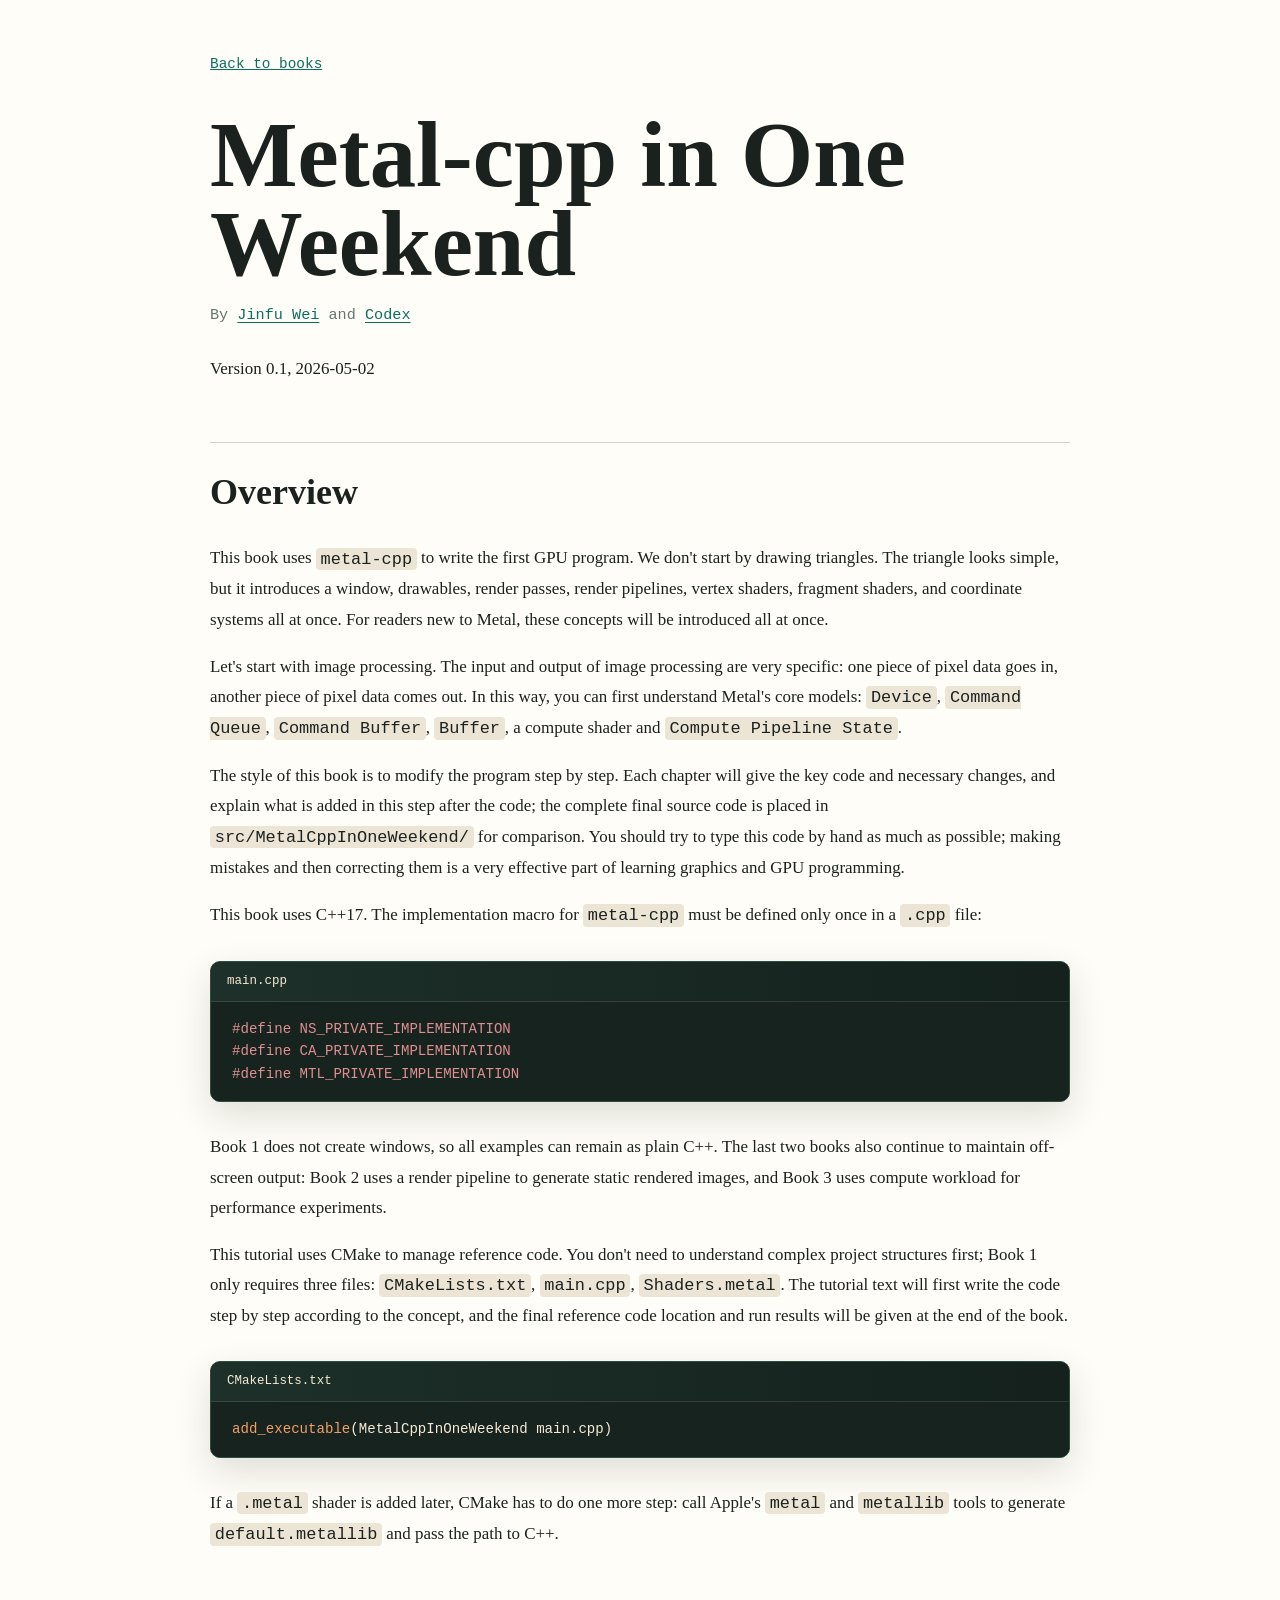
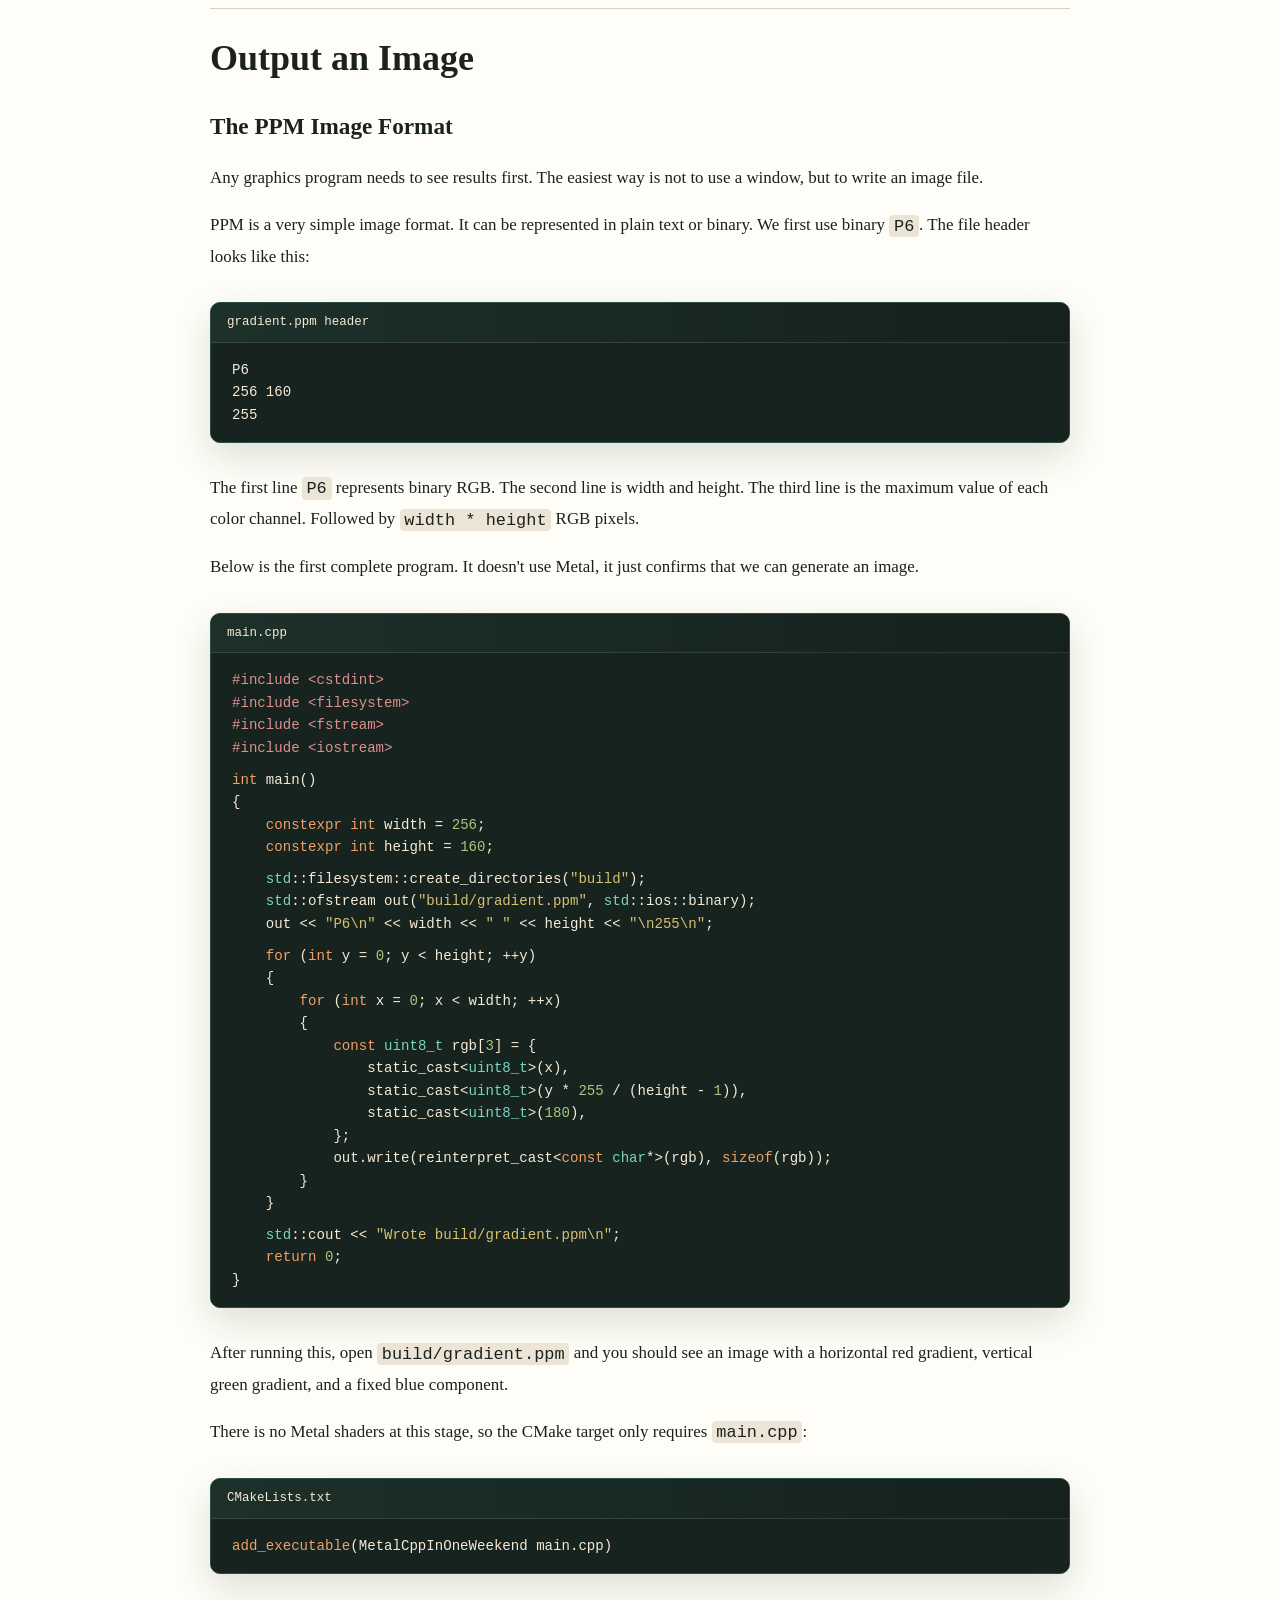
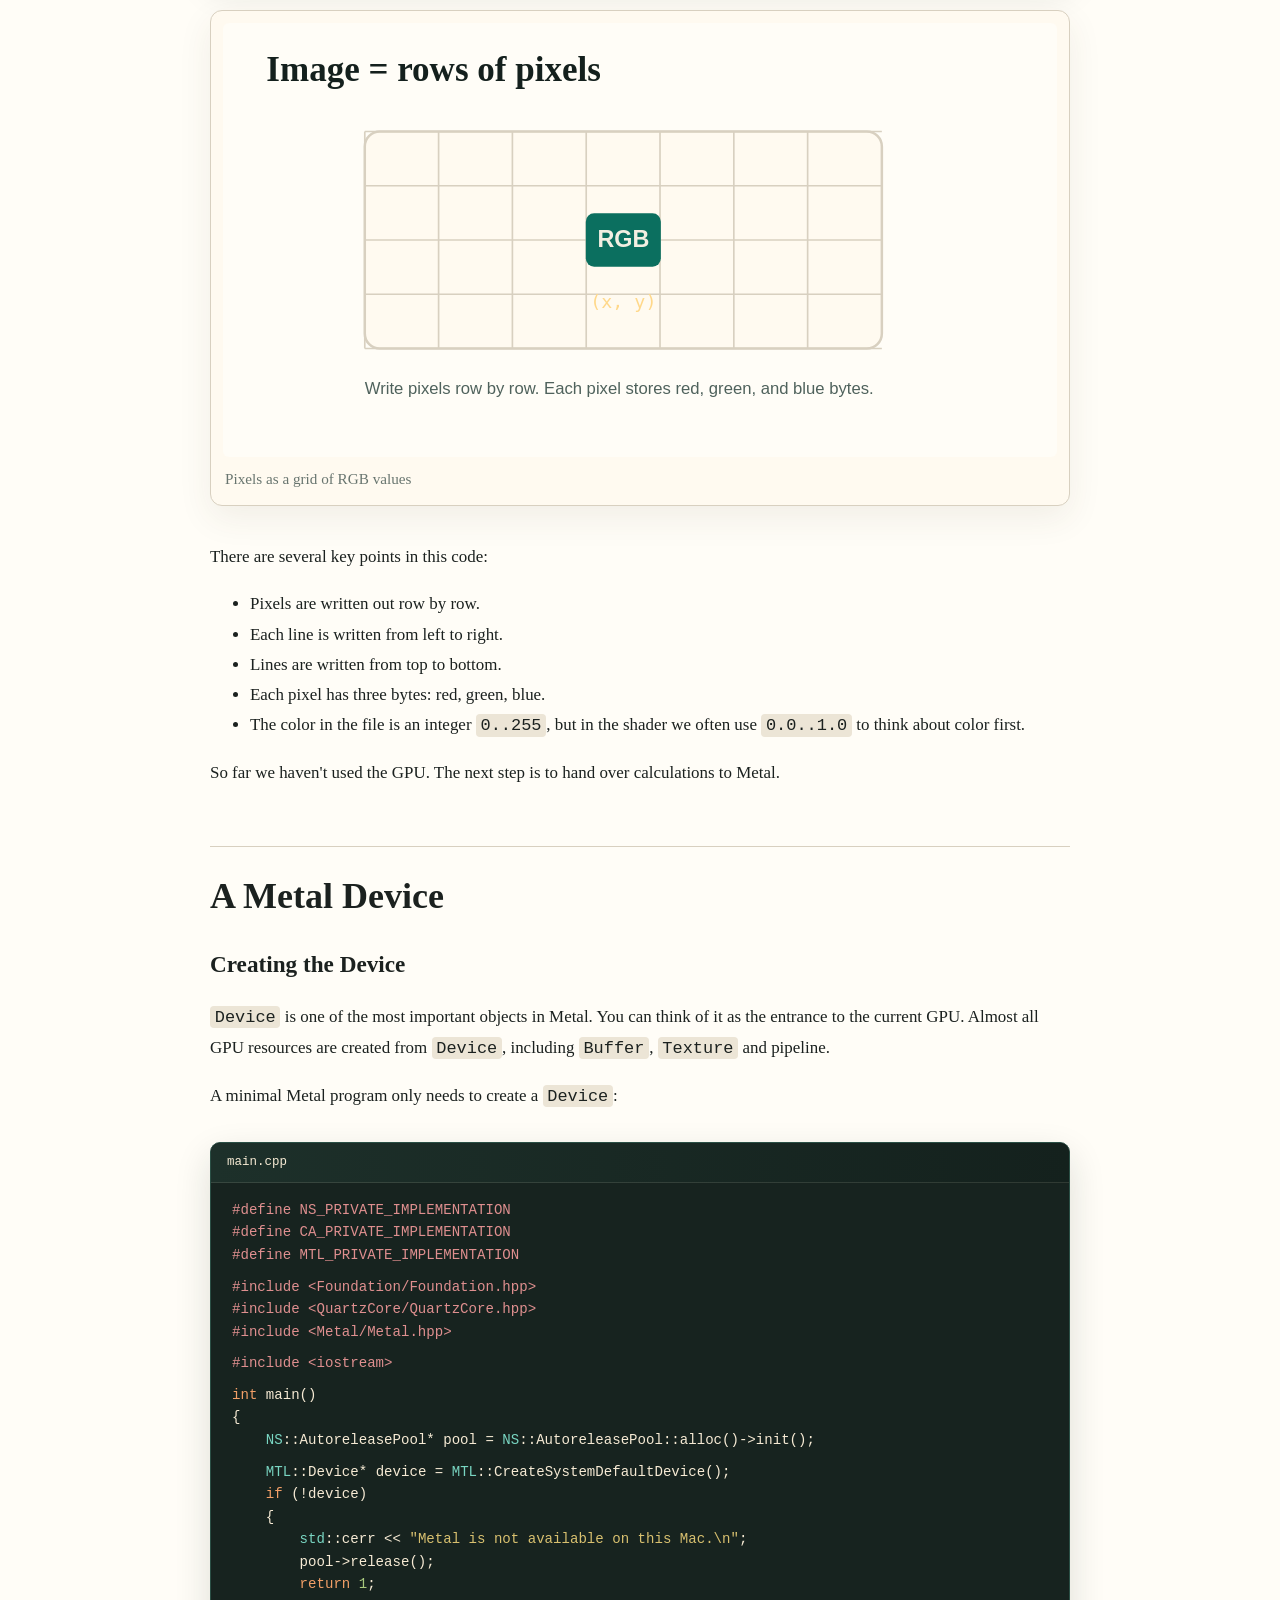
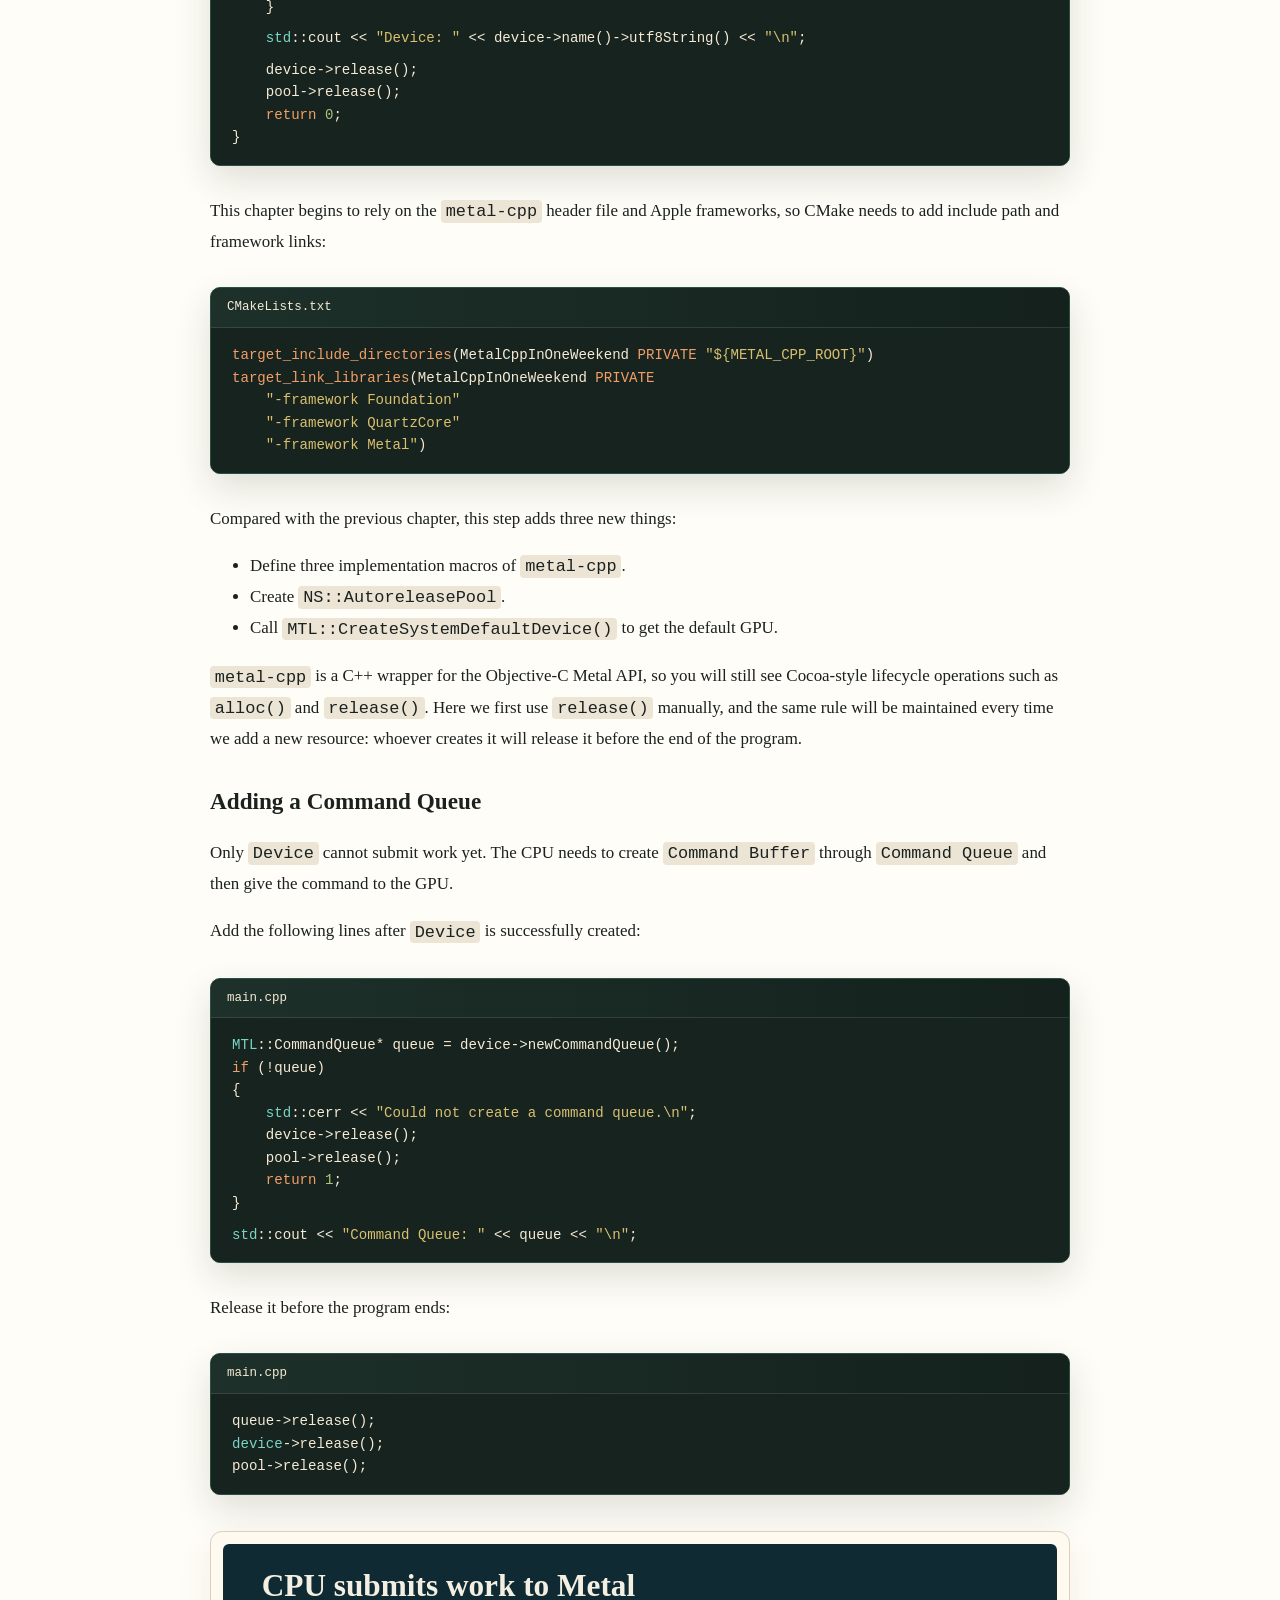
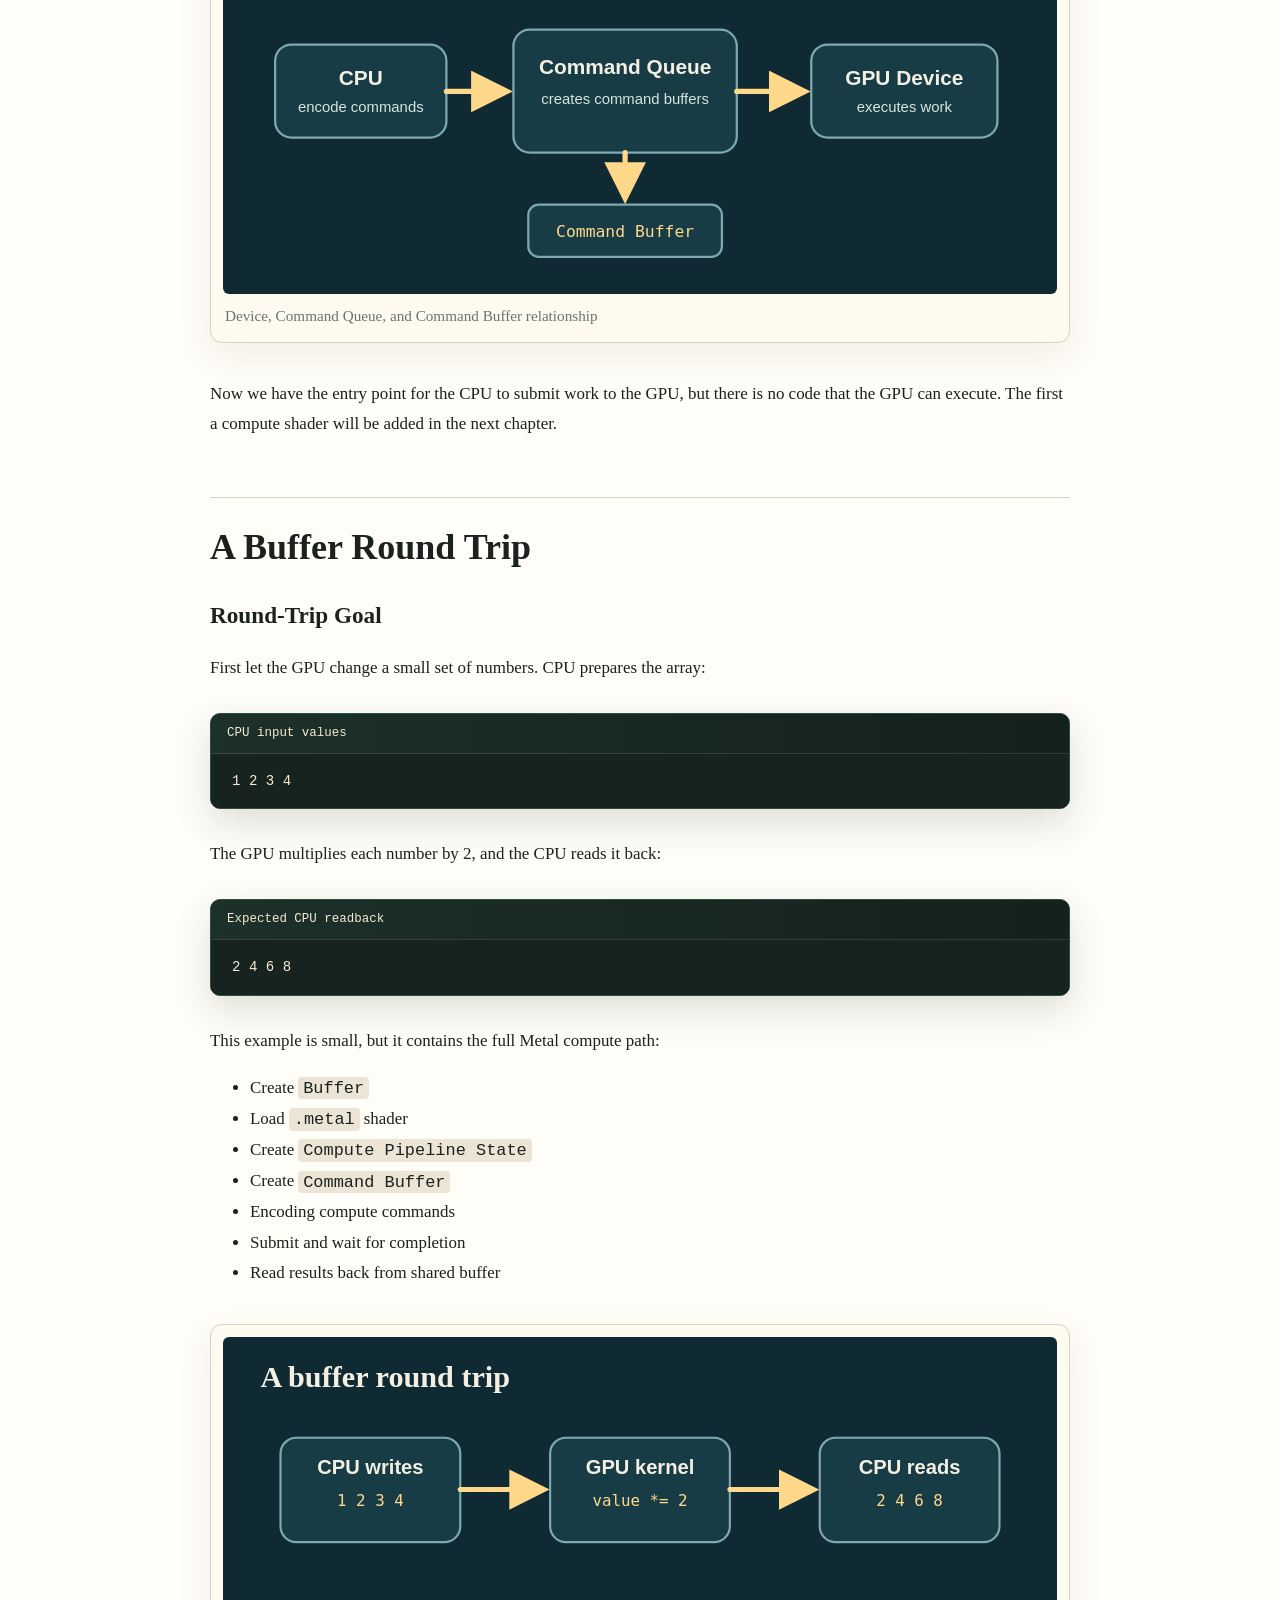
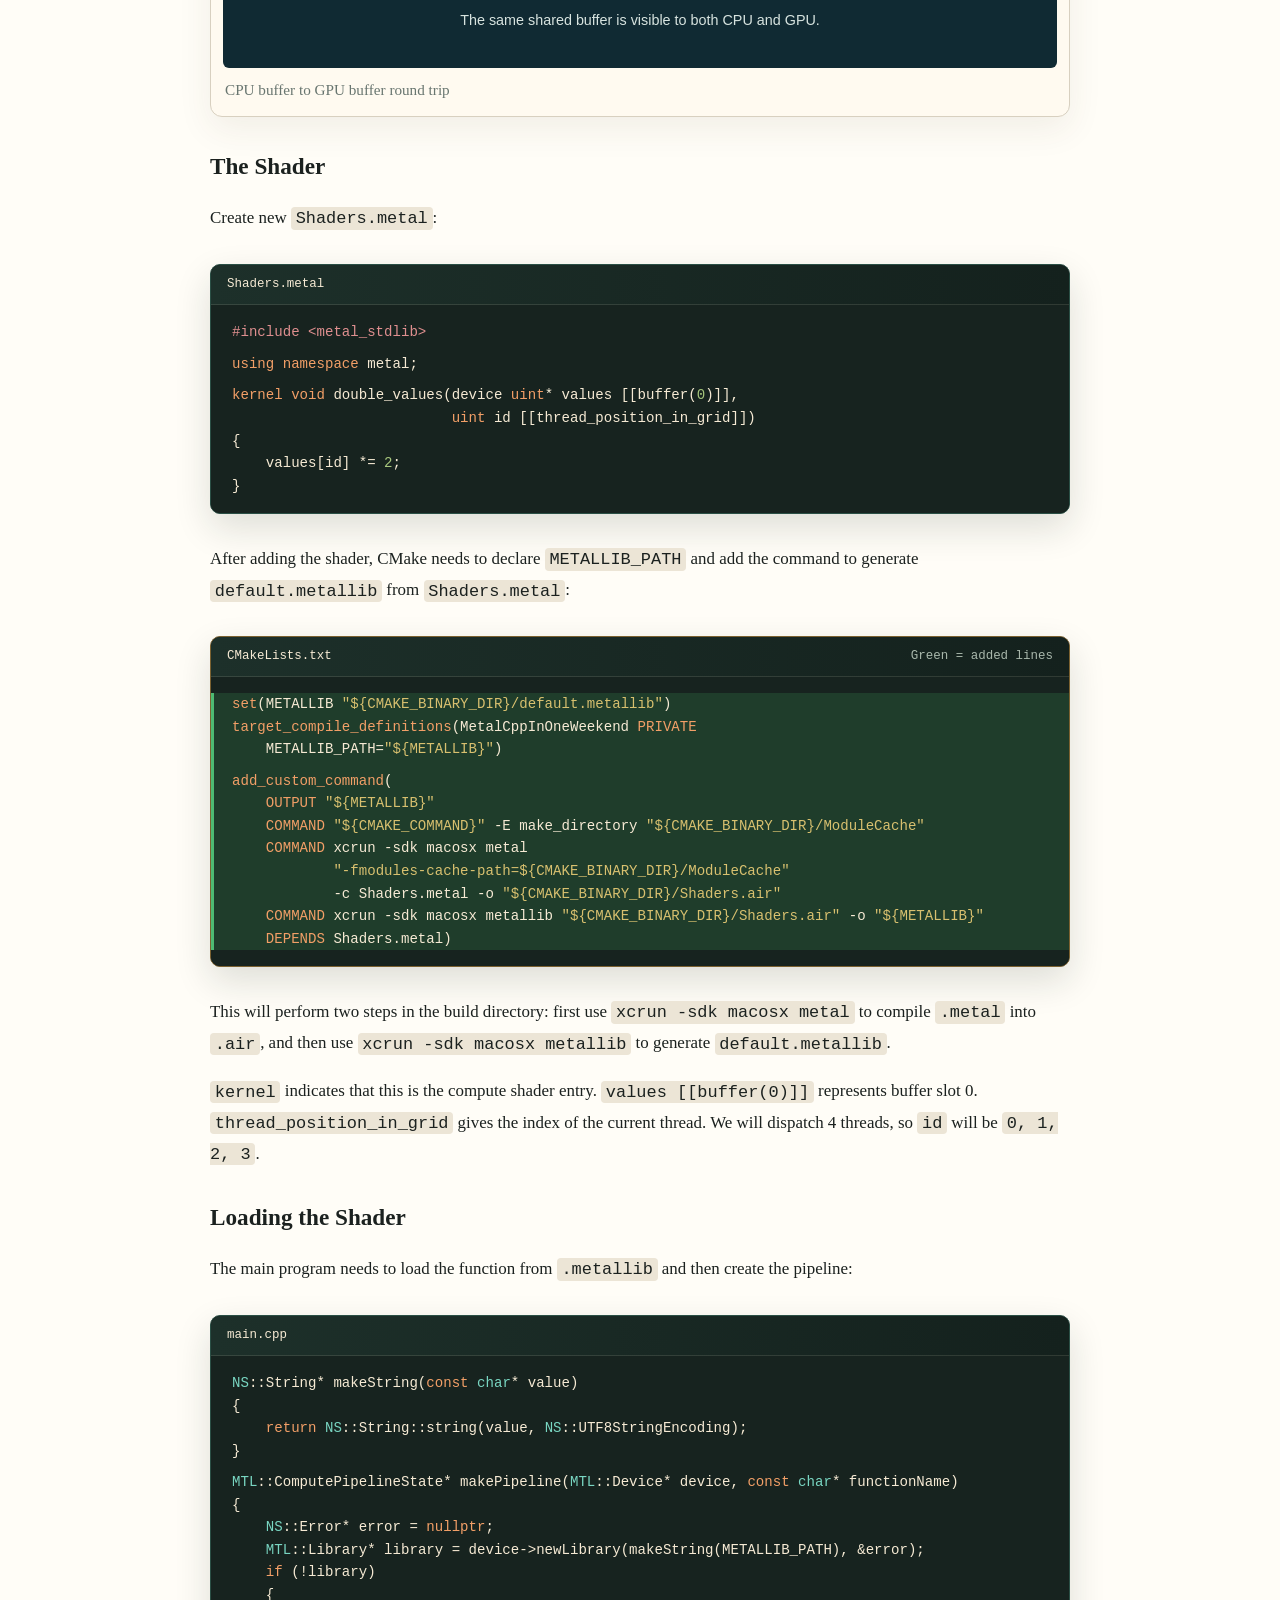
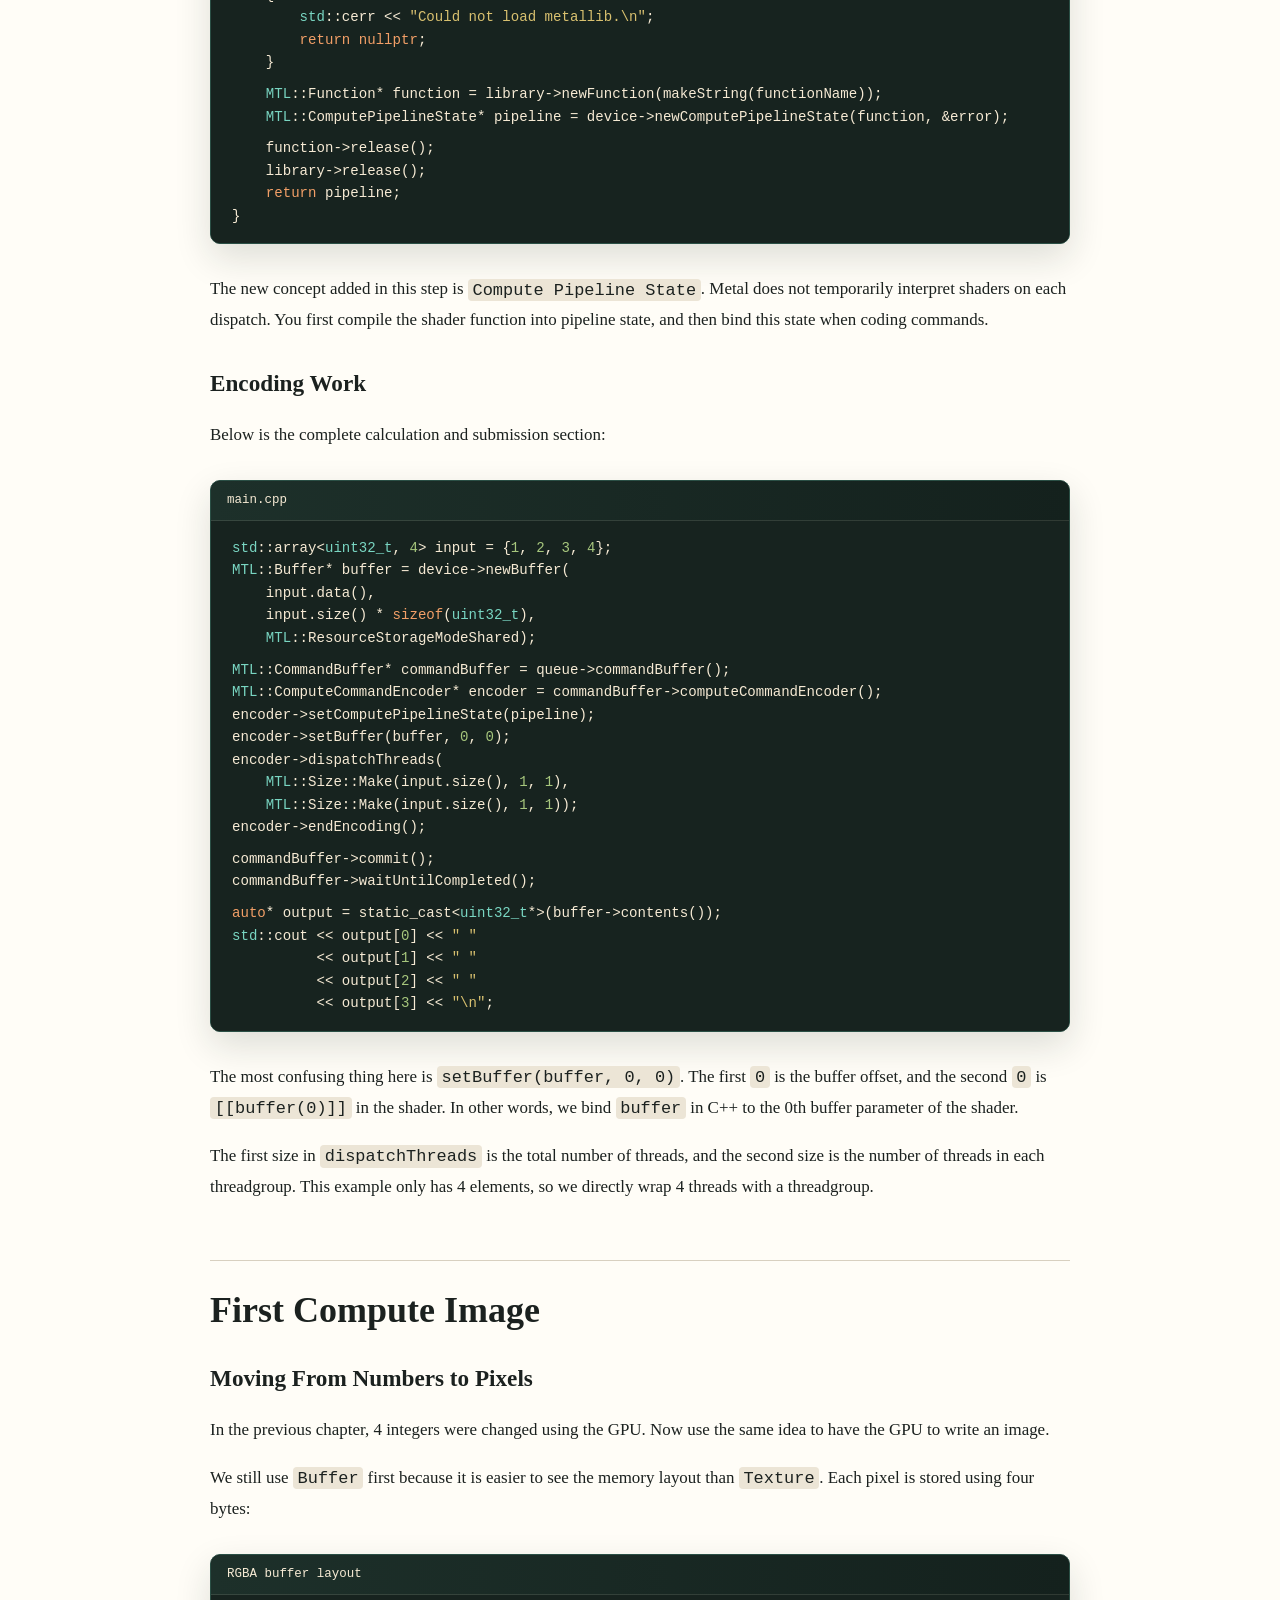
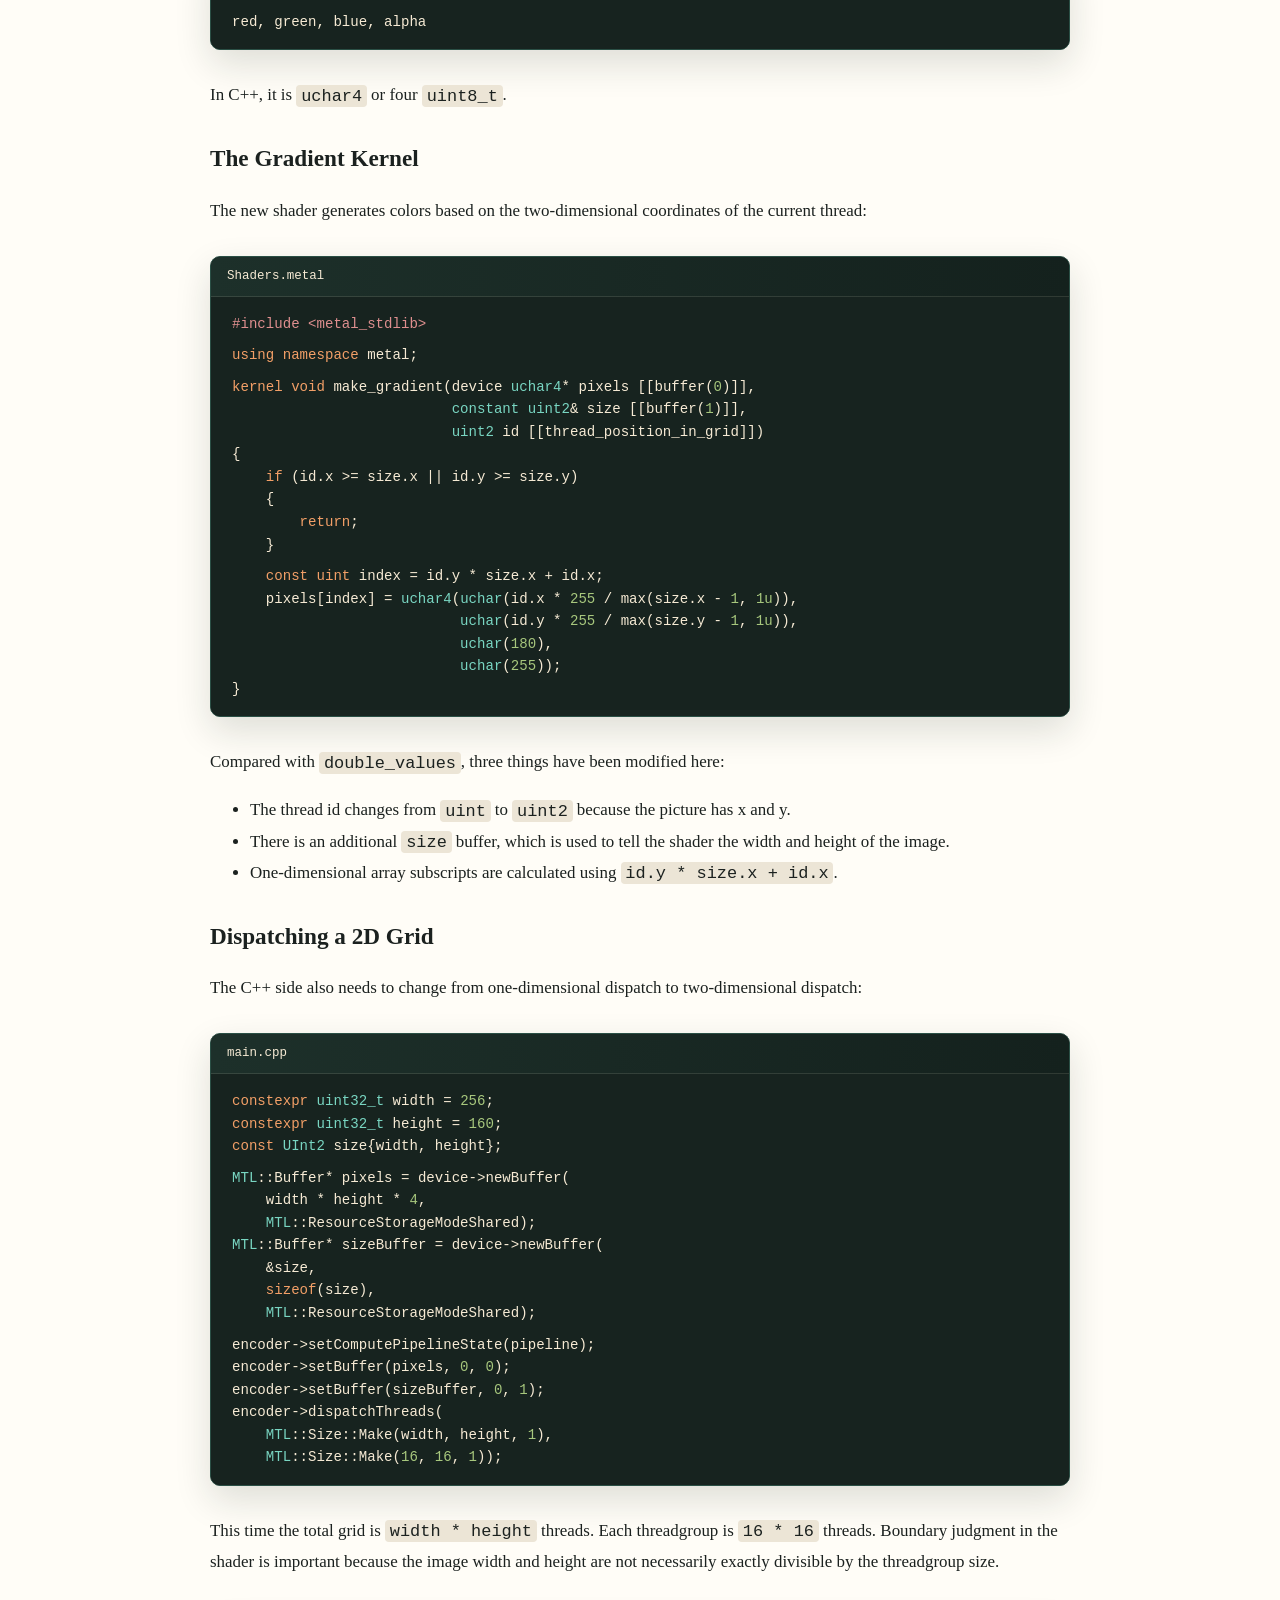
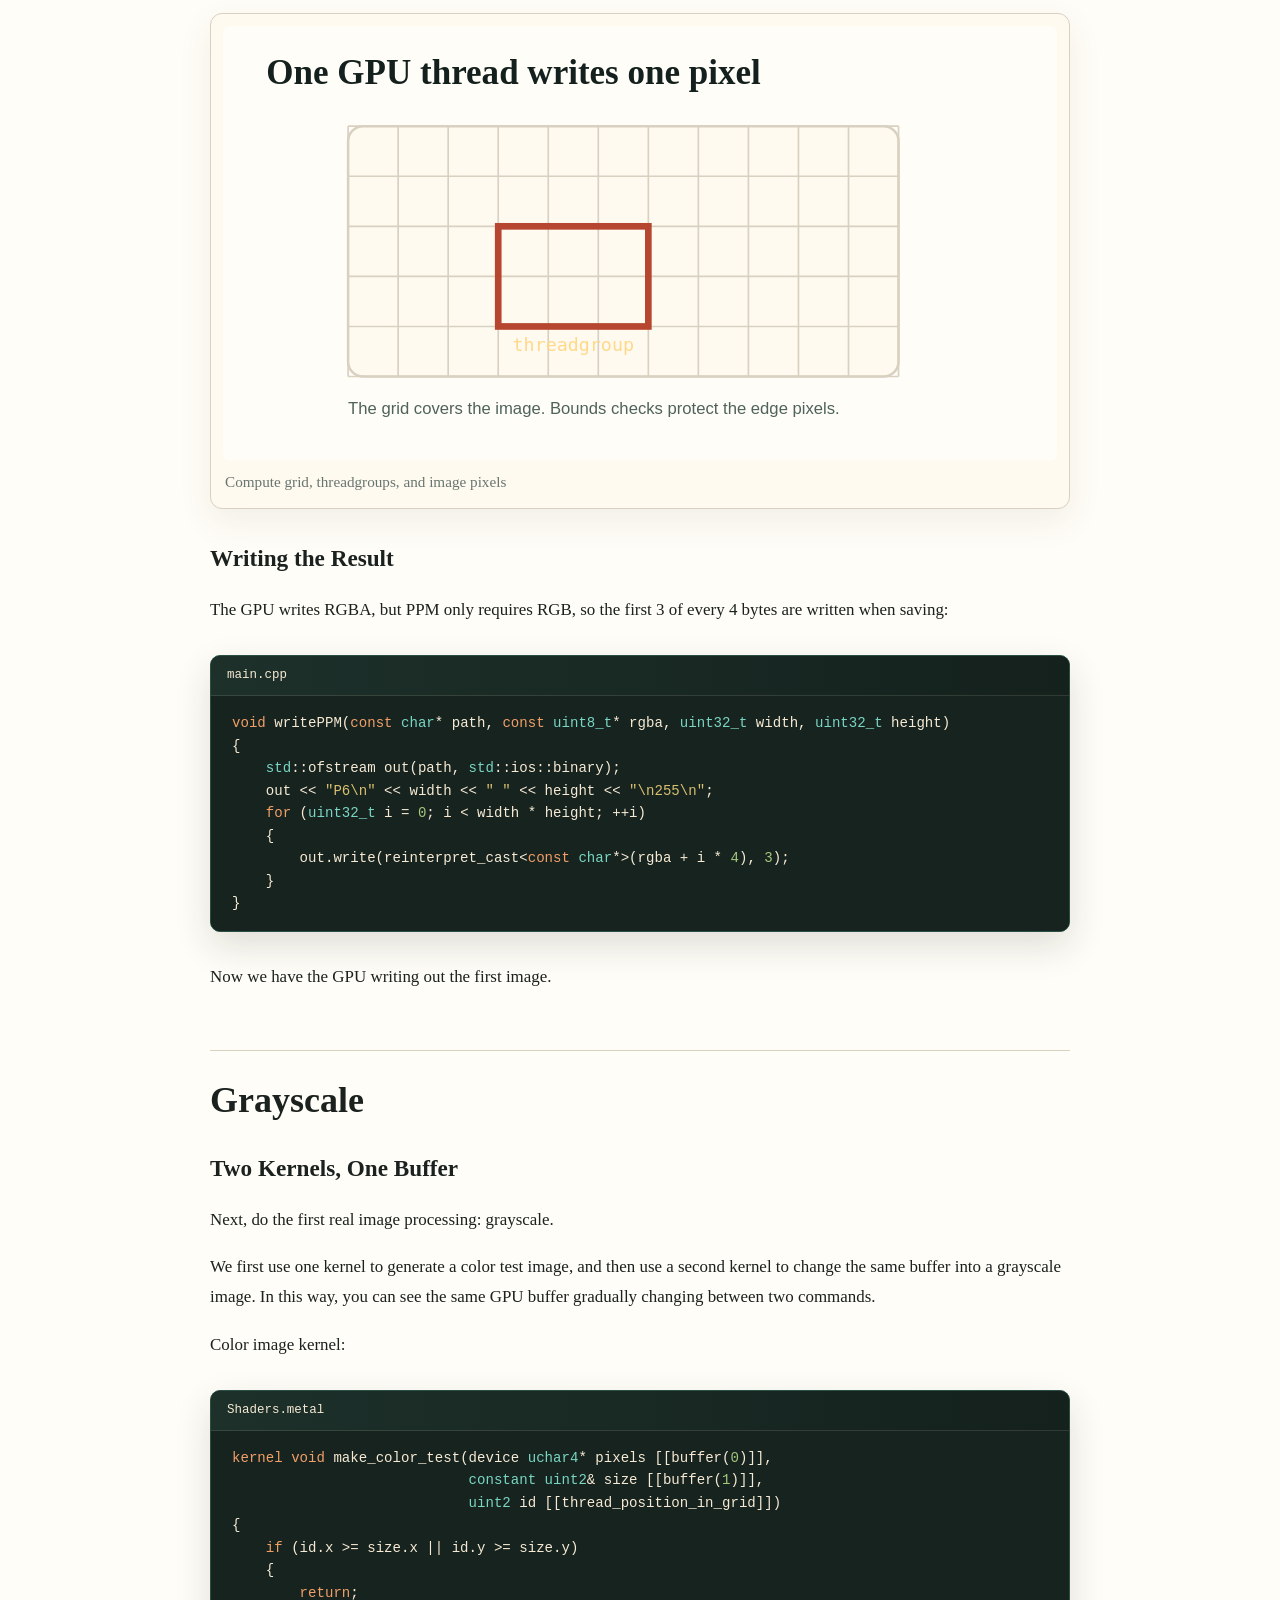
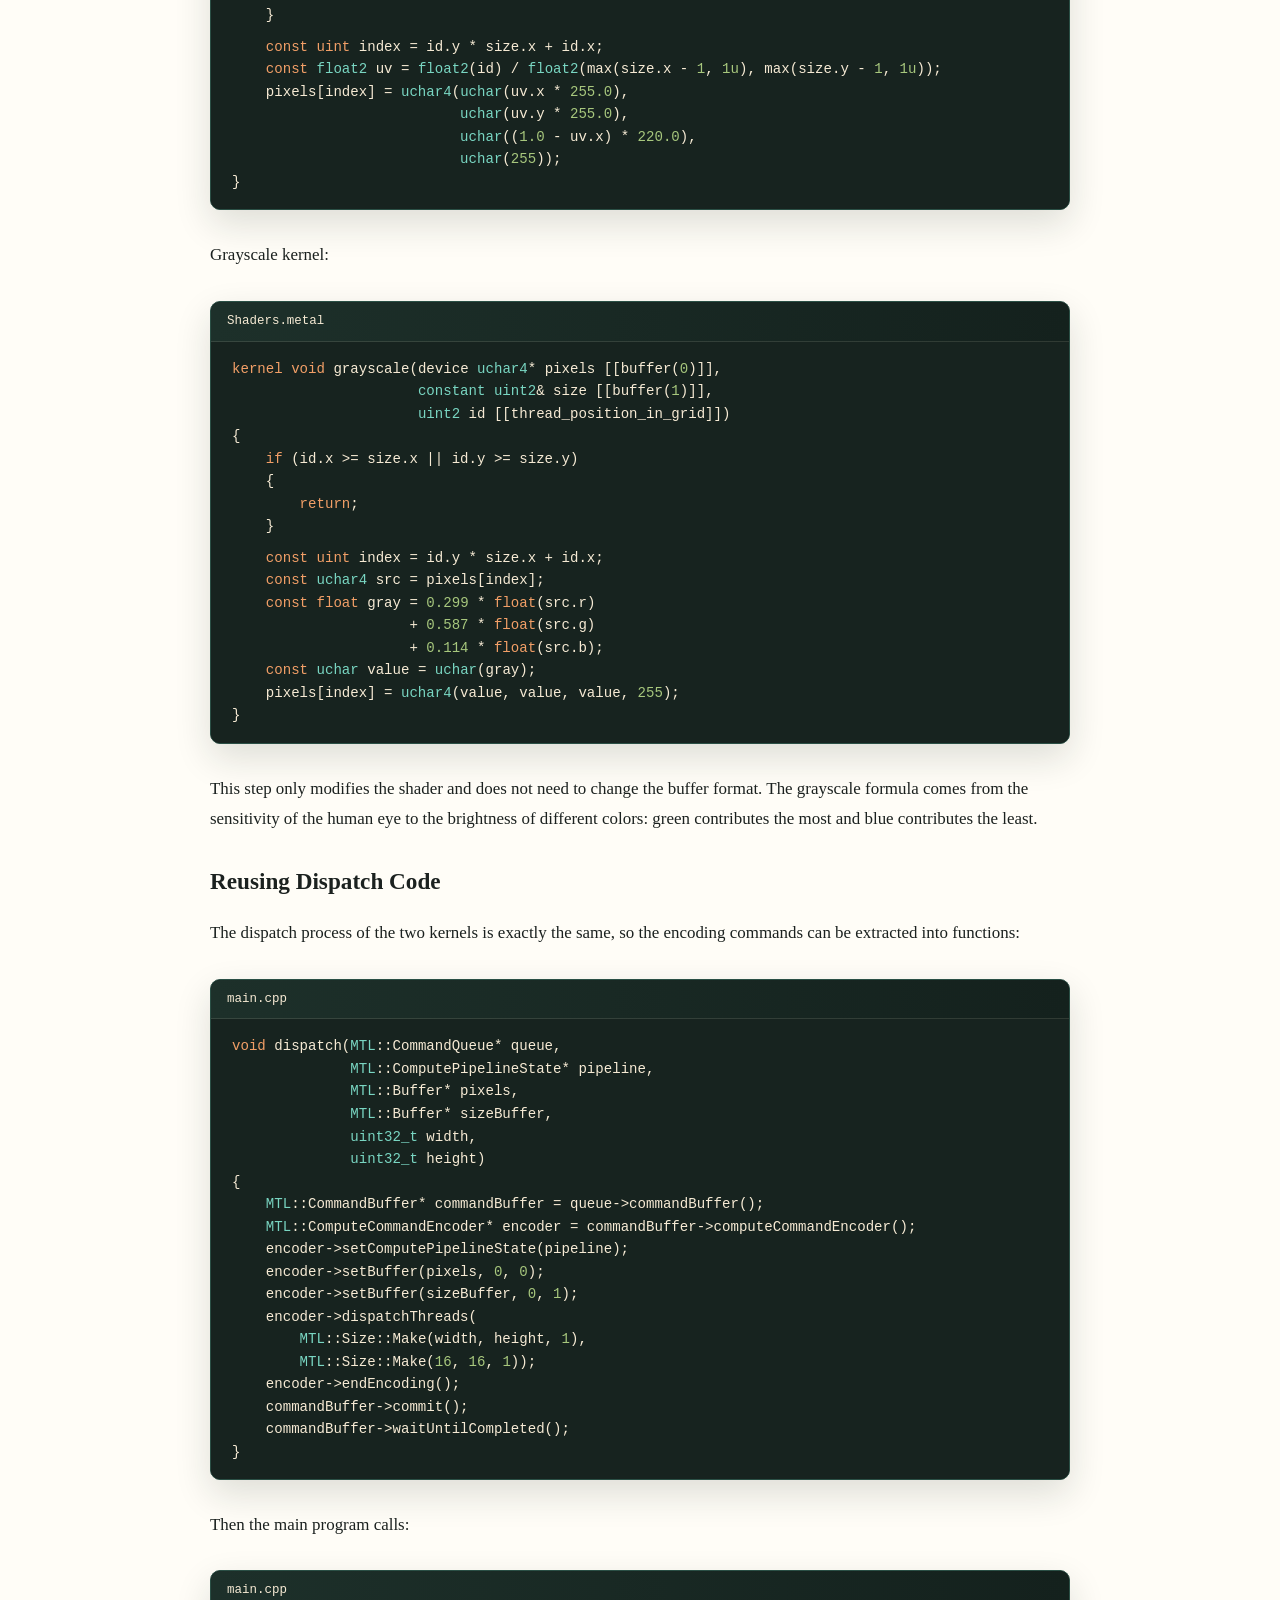
==== commit 4c8358c0: "Initial commit" ====
--- a/books/MetalCppInOneWeekend.html
+++ b/books/MetalCppInOneWeekend.html
@@ -1,188 +1,189 @@
 <!doctype html>
-<html lang="zh-CN">
+
+<html lang="en">
 <head>
-  <meta charset="utf-8">
-  <meta name="viewport" content="width=device-width, initial-scale=1">
-  <title>Metal-cpp in One Weekend</title>
-  <link rel="stylesheet" href="../style/book.css">
-  <script src="../style/syntax-highlight.js" defer></script>
+<meta charset="utf-8"/>
+<meta content="width=device-width, initial-scale=1" name="viewport"/>
+<title>Metal-cpp in One Weekend</title>
+<link href="../style/book.css" rel="stylesheet"/>
+<script defer="" src="../style/syntax-highlight.js"></script>
 </head>
 <body>
-  <main class="book">
-    <nav class="book-nav"><a href="../index.html">Back to books</a></nav>
+<main class="book">
+<nav class="book-nav"><a href="../index.html">Back to books</a></nav>
 <h1 id="metal-cpp-in-one-weekend">Metal-cpp in One Weekend</h1>
 <p class="book-author">By <a href="https://weijinfu.github.io">Jinfu Wei</a> and <a href="https://chatgpt.com/codex">Codex</a></p>
 <p>Version 0.1, 2026-05-02</p>
 <h2 id="overview">Overview</h2>
-<p>这本书用 <code>metal-cpp</code> 写第一个 GPU 程序。我们不会一开始就画三角形。三角形看起来简单，但它会同时引入窗口、drawable、render pass、render pipeline、顶点 shader、片元 shader 和坐标系。对第一次接触 Metal 的读者来说，这些概念会一次性挤在一起。</p>
-<p>我们从图像处理开始。图像处理的输入和输出都很具体：一块像素数据进去，另一块像素数据出来。这样你可以先理解 Metal 的核心模型：<code>Device</code>、<code>Command Queue</code>、<code>Command Buffer</code>、<code>Buffer</code>、compute shader 和 <code>Compute Pipeline State</code>。</p>
-<p>这本书的风格是一步一步改程序。每章会给出关键代码和必要改动，并在代码后解释这一步新增了什么；完整最终源码放在 <code>src/MetalCppInOneWeekend/</code> 里作为对照。你应该尽量亲手输入这些代码；敲错之后再修正，是学习图形和 GPU 编程很有效的一部分。</p>
-<p>本书使用 C++17。<code>metal-cpp</code> 的实现宏必须只在一个 <code>.cpp</code> 文件中定义一次：</p>
+<p>This book uses <code>metal-cpp</code> to write the first GPU program. We don't start by drawing triangles. The triangle looks simple, but it introduces a window, drawables, render passes, render pipelines, vertex shaders, fragment shaders, and coordinate systems all at once. For readers new to Metal, these concepts will be introduced all at once.</p>
+<p>Let's start with image processing. The input and output of image processing are very specific: one piece of pixel data goes in, another piece of pixel data comes out. In this way, you can first understand Metal's core models: <code>Device</code>, <code>Command Queue</code>, <code>Command Buffer</code>, <code>Buffer</code>, a compute shader and <code>Compute Pipeline State</code>.</p>
+<p>The style of this book is to modify the program step by step. Each chapter will give the key code and necessary changes, and explain what is added in this step after the code; the complete final source code is placed in <code>src/MetalCppInOneWeekend/</code> for comparison. You should try to type this code by hand as much as possible; making mistakes and then correcting them is a very effective part of learning graphics and GPU programming.</p>
+<p>This book uses C++17. The implementation macro for <code>metal-cpp</code> must be defined only once in a <code>.cpp</code> file:</p>
 <figure class="code-block"><figcaption class="code-title"><span>main.cpp</span></figcaption><pre><code class="language-cpp"><span class="code-line"><span class="tok-preproc">#define NS_PRIVATE_IMPLEMENTATION</span></span><span class="code-line"><span class="tok-preproc">#define CA_PRIVATE_IMPLEMENTATION</span></span><span class="code-line"><span class="tok-preproc">#define MTL_PRIVATE_IMPLEMENTATION</span></span></code></pre></figure>
-<p>第一册不创建窗口，所以所有示例都可以保持为普通 C++。后两册也继续保持离屏输出：第二册用 render pipeline 生成静态渲染图，第三册用 compute workload 做性能实验。</p>
-<p>本教程用 CMake 管理参考代码。你不需要先理解复杂的工程结构；第一册只需要三个文件：<code>CMakeLists.txt</code>、<code>main.cpp</code>、<code>Shaders.metal</code>。正文会先按概念逐步写代码，书末给出最终参考代码位置和运行结果。</p>
+<p>Book 1 does not create windows, so all examples can remain as plain C++. The last two books also continue to maintain off-screen output: Book 2 uses a render pipeline to generate static rendered images, and Book 3 uses compute workload for performance experiments.</p>
+<p>This tutorial uses CMake to manage reference code. You don't need to understand complex project structures first; Book 1 only requires three files: <code>CMakeLists.txt</code>, <code>main.cpp</code>, <code>Shaders.metal</code>. The tutorial text will first write the code step by step according to the concept, and the final reference code location and run results will be given at the end of the book.</p>
 <figure class="code-block"><figcaption class="code-title"><span>CMakeLists.txt</span></figcaption><pre><code class="language-cmake"><span class="code-line">add_executable(MetalCppInOneWeekend main.cpp)</span></code></pre></figure>
-<p>后面如果新增 <code>.metal</code> shader，CMake 还要多做一步：调用 Apple 的 <code>metal</code> 和 <code>metallib</code> 工具生成 <code>default.metallib</code>，并把路径传给 C++。</p>
+<p>If a <code>.metal</code> shader is added later, CMake has to do one more step: call Apple's <code>metal</code> and <code>metallib</code> tools to generate <code>default.metallib</code> and pass the path to C++.</p>
 <h2 id="output-an-image">Output an Image</h2>
 <h3 id="the-ppm-image-format">The PPM Image Format</h3>
-<p>任何图形程序都需要先看到结果。最简单的方式不是窗口，而是写一个图片文件。</p>
-<p>PPM 是一个非常朴素的图片格式。它可以用纯文本表示，也可以用二进制表示。我们先用二进制 <code>P6</code>，文件头长这样：</p>
+<p>Any graphics program needs to see results first. The easiest way is not to use a window, but to write an image file.</p>
+<p>PPM is a very simple image format. It can be represented in plain text or binary. We first use binary <code>P6</code>. The file header looks like this:</p>
 <figure class="code-block"><figcaption class="code-title"><span>gradient.ppm header</span></figcaption><pre><code class="language-text"><span class="code-line">P6</span><span class="code-line">256 160</span><span class="code-line">255</span></code></pre></figure>
-<p>第一行 <code>P6</code> 表示二进制 RGB。第二行是宽和高。第三行是每个颜色通道的最大值。后面紧跟 <code>width * height</code> 个 RGB 像素。</p>
-<p>下面是第一个完整程序。它不使用 Metal，只是确认我们能生成一张图片。</p>
-<figure class="code-block"><figcaption class="code-title"><span>main.cpp</span></figcaption><pre><code class="language-cpp"><span class="code-line"><span class="tok-preproc">#include &lt;cstdint&gt;</span></span><span class="code-line"><span class="tok-preproc">#include &lt;filesystem&gt;</span></span><span class="code-line"><span class="tok-preproc">#include &lt;fstream&gt;</span></span><span class="code-line"><span class="tok-preproc">#include &lt;iostream&gt;</span></span><span class="code-line"></span><span class="code-line"><span class="tok-keyword">int</span> main()</span><span class="code-line">{</span><span class="code-line">    <span class="tok-keyword">constexpr</span> <span class="tok-keyword">int</span> width = <span class="tok-number">256</span>;</span><span class="code-line">    <span class="tok-keyword">constexpr</span> <span class="tok-keyword">int</span> height = <span class="tok-number">160</span>;</span><span class="code-line"></span><span class="code-line">    <span class="tok-type">std</span>::filesystem::create_directories(<span class="tok-string">&quot;build&quot;</span>);</span><span class="code-line">    <span class="tok-type">std</span>::ofstream out(<span class="tok-string">&quot;build/gradient.ppm&quot;</span>, <span class="tok-type">std</span>::ios::binary);</span><span class="code-line">    out &lt;&lt; <span class="tok-string">&quot;P6\n&quot;</span> &lt;&lt; width &lt;&lt; <span class="tok-string">&quot; &quot;</span> &lt;&lt; height &lt;&lt; <span class="tok-string">&quot;\n255\n&quot;</span>;</span><span class="code-line"></span><span class="code-line">    <span class="tok-keyword">for</span> (<span class="tok-keyword">int</span> y = <span class="tok-number">0</span>; y &lt; height; ++y)</span><span class="code-line">    {</span><span class="code-line">        <span class="tok-keyword">for</span> (<span class="tok-keyword">int</span> x = <span class="tok-number">0</span>; x &lt; width; ++x)</span><span class="code-line">        {</span><span class="code-line">            <span class="tok-keyword">const</span> <span class="tok-type">uint8_t</span> rgb[<span class="tok-number">3</span>] = {</span><span class="code-line">                static_cast&lt;<span class="tok-type">uint8_t</span>&gt;(x),</span><span class="code-line">                static_cast&lt;<span class="tok-type">uint8_t</span>&gt;(y * <span class="tok-number">255</span> / (height - <span class="tok-number">1</span>)),</span><span class="code-line">                static_cast&lt;<span class="tok-type">uint8_t</span>&gt;(<span class="tok-number">180</span>),</span><span class="code-line">            };</span><span class="code-line">            out.write(reinterpret_cast&lt;<span class="tok-keyword">const</span> <span class="tok-type">char</span>*&gt;(rgb), <span class="tok-keyword">sizeof</span>(rgb));</span><span class="code-line">        }</span><span class="code-line">    }</span><span class="code-line"></span><span class="code-line">    <span class="tok-type">std</span>::cout &lt;&lt; <span class="tok-string">&quot;Wrote build/gradient.ppm\n&quot;</span>;</span><span class="code-line">    <span class="tok-keyword">return</span> <span class="tok-number">0</span>;</span><span class="code-line">}</span></code></pre></figure>
-<p>运行后打开 <code>build/gradient.ppm</code>，你应该看到一张水平红色渐变、垂直绿色渐变、带固定蓝色分量的图片。</p>
-<p>这个阶段还没有 Metal shader，所以 CMake target 只需要 <code>main.cpp</code>：</p>
+<p>The first line <code>P6</code> represents binary RGB. The second line is width and height. The third line is the maximum value of each color channel. Followed by <code>width * height</code> RGB pixels.</p>
+<p>Below is the first complete program. It doesn't use Metal, it just confirms that we can generate an image.</p>
+<figure class="code-block"><figcaption class="code-title"><span>main.cpp</span></figcaption><pre><code class="language-cpp"><span class="code-line"><span class="tok-preproc">#include &lt;cstdint&gt;</span></span><span class="code-line"><span class="tok-preproc">#include &lt;filesystem&gt;</span></span><span class="code-line"><span class="tok-preproc">#include &lt;fstream&gt;</span></span><span class="code-line"><span class="tok-preproc">#include &lt;iostream&gt;</span></span><span class="code-line"></span><span class="code-line"><span class="tok-keyword">int</span> main()</span><span class="code-line">{</span><span class="code-line">    <span class="tok-keyword">constexpr</span> <span class="tok-keyword">int</span> width = <span class="tok-number">256</span>;</span><span class="code-line">    <span class="tok-keyword">constexpr</span> <span class="tok-keyword">int</span> height = <span class="tok-number">160</span>;</span><span class="code-line"></span><span class="code-line">    <span class="tok-type">std</span>::filesystem::create_directories(<span class="tok-string">"build"</span>);</span><span class="code-line">    <span class="tok-type">std</span>::ofstream out(<span class="tok-string">"build/gradient.ppm"</span>, <span class="tok-type">std</span>::ios::binary);</span><span class="code-line">    out &lt;&lt; <span class="tok-string">"P6\n"</span> &lt;&lt; width &lt;&lt; <span class="tok-string">" "</span> &lt;&lt; height &lt;&lt; <span class="tok-string">"\n255\n"</span>;</span><span class="code-line"></span><span class="code-line">    <span class="tok-keyword">for</span> (<span class="tok-keyword">int</span> y = <span class="tok-number">0</span>; y &lt; height; ++y)</span><span class="code-line">    {</span><span class="code-line">        <span class="tok-keyword">for</span> (<span class="tok-keyword">int</span> x = <span class="tok-number">0</span>; x &lt; width; ++x)</span><span class="code-line">        {</span><span class="code-line">            <span class="tok-keyword">const</span> <span class="tok-type">uint8_t</span> rgb[<span class="tok-number">3</span>] = {</span><span class="code-line">                static_cast&lt;<span class="tok-type">uint8_t</span>&gt;(x),</span><span class="code-line">                static_cast&lt;<span class="tok-type">uint8_t</span>&gt;(y * <span class="tok-number">255</span> / (height - <span class="tok-number">1</span>)),</span><span class="code-line">                static_cast&lt;<span class="tok-type">uint8_t</span>&gt;(<span class="tok-number">180</span>),</span><span class="code-line">            };</span><span class="code-line">            out.write(reinterpret_cast&lt;<span class="tok-keyword">const</span> <span class="tok-type">char</span>*&gt;(rgb), <span class="tok-keyword">sizeof</span>(rgb));</span><span class="code-line">        }</span><span class="code-line">    }</span><span class="code-line"></span><span class="code-line">    <span class="tok-type">std</span>::cout &lt;&lt; <span class="tok-string">"Wrote build/gradient.ppm\n"</span>;</span><span class="code-line">    <span class="tok-keyword">return</span> <span class="tok-number">0</span>;</span><span class="code-line">}</span></code></pre></figure>
+<p>After running this, open <code>build/gradient.ppm</code> and you should see an image with a horizontal red gradient, vertical green gradient, and a fixed blue component.</p>
+<p>There is no Metal shaders at this stage, so the CMake target only requires <code>main.cpp</code>:</p>
 <figure class="code-block"><figcaption class="code-title"><span>CMakeLists.txt</span></figcaption><pre><code class="language-cmake"><span class="code-line">add_executable(MetalCppInOneWeekend main.cpp)</span></code></pre></figure>
-<figure><img src="../images/diagrams/pixels-grid.svg" alt="Pixels as a grid of RGB values"><figcaption>Pixels as a grid of RGB values</figcaption></figure>
-<p>这段代码有几个关键点：</p>
+<figure><img alt="Pixels as a grid of RGB values" src="../images/diagrams/pixels-grid.svg"/><figcaption>Pixels as a grid of RGB values</figcaption></figure>
+<p>There are several key points in this code:</p>
 <ul>
-<li>像素按行写出。</li>
-<li>每一行从左到右写。</li>
-<li>行从上到下写。</li>
-<li>每个像素有三个字节：red、green、blue。</li>
-<li>文件里的颜色是整数 <code>0..255</code>，但 shader 里我们常常会先用 <code>0.0..1.0</code> 思考颜色。</li>
+<li>Pixels are written out row by row.</li>
+<li>Each line is written from left to right.</li>
+<li>Lines are written from top to bottom.</li>
+<li>Each pixel has three bytes: red, green, blue.</li>
+<li>The color in the file is an integer <code>0..255</code>, but in the shader we often use <code>0.0..1.0</code> to think about color first.</li>
 </ul>
-<p>到目前为止，我们还没有用 GPU。下一步才开始把计算交给 Metal。</p>
+<p>So far we haven't used the GPU. The next step is to hand over calculations to Metal.</p>
 <h2 id="a-metal-device">A Metal Device</h2>
 <h3 id="creating-the-device">Creating the Device</h3>
-<p><code>Device</code> 是 Metal 里最重要的对象之一。你可以把它理解成当前 GPU 的入口。几乎所有 GPU 资源都从 <code>Device</code> 创建出来，包括 <code>Buffer</code>、<code>Texture</code> 和 pipeline。</p>
-<p>最小的 Metal 程序只需要创建一个 <code>Device</code>：</p>
-<figure class="code-block"><figcaption class="code-title"><span>main.cpp</span></figcaption><pre><code class="language-cpp"><span class="code-line"><span class="tok-preproc">#define NS_PRIVATE_IMPLEMENTATION</span></span><span class="code-line"><span class="tok-preproc">#define CA_PRIVATE_IMPLEMENTATION</span></span><span class="code-line"><span class="tok-preproc">#define MTL_PRIVATE_IMPLEMENTATION</span></span><span class="code-line"></span><span class="code-line"><span class="tok-preproc">#include &lt;Foundation/Foundation.hpp&gt;</span></span><span class="code-line"><span class="tok-preproc">#include &lt;QuartzCore/QuartzCore.hpp&gt;</span></span><span class="code-line"><span class="tok-preproc">#include &lt;Metal/Metal.hpp&gt;</span></span><span class="code-line"></span><span class="code-line"><span class="tok-preproc">#include &lt;iostream&gt;</span></span><span class="code-line"></span><span class="code-line"><span class="tok-keyword">int</span> main()</span><span class="code-line">{</span><span class="code-line">    <span class="tok-type">NS</span>::AutoreleasePool* pool = <span class="tok-type">NS</span>::AutoreleasePool::alloc()-&gt;init();</span><span class="code-line"></span><span class="code-line">    <span class="tok-type">MTL</span>::Device* device = <span class="tok-type">MTL</span>::CreateSystemDefaultDevice();</span><span class="code-line">    <span class="tok-keyword">if</span> (!device)</span><span class="code-line">    {</span><span class="code-line">        <span class="tok-type">std</span>::cerr &lt;&lt; <span class="tok-string">&quot;Metal is not available on this Mac.\n&quot;</span>;</span><span class="code-line">        pool-&gt;release();</span><span class="code-line">        <span class="tok-keyword">return</span> <span class="tok-number">1</span>;</span><span class="code-line">    }</span><span class="code-line"></span><span class="code-line">    <span class="tok-type">std</span>::cout &lt;&lt; <span class="tok-string">&quot;Device: &quot;</span> &lt;&lt; device-&gt;name()-&gt;utf8String() &lt;&lt; <span class="tok-string">&quot;\n&quot;</span>;</span><span class="code-line"></span><span class="code-line">    device-&gt;release();</span><span class="code-line">    pool-&gt;release();</span><span class="code-line">    <span class="tok-keyword">return</span> <span class="tok-number">0</span>;</span><span class="code-line">}</span></code></pre></figure>
-<p>这个章节开始依赖 <code>metal-cpp</code> 头文件和 Apple frameworks，所以 CMake 需要增加 include path 和 framework 链接：</p>
-<figure class="code-block"><figcaption class="code-title"><span>CMakeLists.txt</span></figcaption><pre><code class="language-cmake"><span class="code-line">target_include_directories(MetalCppInOneWeekend PRIVATE &quot;${METAL_CPP_ROOT}&quot;)</span><span class="code-line">target_link_libraries(MetalCppInOneWeekend PRIVATE</span><span class="code-line">    &quot;-framework Foundation&quot;</span><span class="code-line">    &quot;-framework QuartzCore&quot;</span><span class="code-line">    &quot;-framework Metal&quot;)</span></code></pre></figure>
-<p>和上一章相比，这一步新增了三件事：</p>
+<p><code>Device</code> is one of the most important objects in Metal. You can think of it as the entrance to the current GPU. Almost all GPU resources are created from <code>Device</code>, including <code>Buffer</code>, <code>Texture</code> and pipeline.</p>
+<p>A minimal Metal program only needs to create a <code>Device</code>:</p>
+<figure class="code-block"><figcaption class="code-title"><span>main.cpp</span></figcaption><pre><code class="language-cpp"><span class="code-line"><span class="tok-preproc">#define NS_PRIVATE_IMPLEMENTATION</span></span><span class="code-line"><span class="tok-preproc">#define CA_PRIVATE_IMPLEMENTATION</span></span><span class="code-line"><span class="tok-preproc">#define MTL_PRIVATE_IMPLEMENTATION</span></span><span class="code-line"></span><span class="code-line"><span class="tok-preproc">#include &lt;Foundation/Foundation.hpp&gt;</span></span><span class="code-line"><span class="tok-preproc">#include &lt;QuartzCore/QuartzCore.hpp&gt;</span></span><span class="code-line"><span class="tok-preproc">#include &lt;Metal/Metal.hpp&gt;</span></span><span class="code-line"></span><span class="code-line"><span class="tok-preproc">#include &lt;iostream&gt;</span></span><span class="code-line"></span><span class="code-line"><span class="tok-keyword">int</span> main()</span><span class="code-line">{</span><span class="code-line">    <span class="tok-type">NS</span>::AutoreleasePool* pool = <span class="tok-type">NS</span>::AutoreleasePool::alloc()-&gt;init();</span><span class="code-line"></span><span class="code-line">    <span class="tok-type">MTL</span>::Device* device = <span class="tok-type">MTL</span>::CreateSystemDefaultDevice();</span><span class="code-line">    <span class="tok-keyword">if</span> (!device)</span><span class="code-line">    {</span><span class="code-line">        <span class="tok-type">std</span>::cerr &lt;&lt; <span class="tok-string">"Metal is not available on this Mac.\n"</span>;</span><span class="code-line">        pool-&gt;release();</span><span class="code-line">        <span class="tok-keyword">return</span> <span class="tok-number">1</span>;</span><span class="code-line">    }</span><span class="code-line"></span><span class="code-line">    <span class="tok-type">std</span>::cout &lt;&lt; <span class="tok-string">"Device: "</span> &lt;&lt; device-&gt;name()-&gt;utf8String() &lt;&lt; <span class="tok-string">"\n"</span>;</span><span class="code-line"></span><span class="code-line">    device-&gt;release();</span><span class="code-line">    pool-&gt;release();</span><span class="code-line">    <span class="tok-keyword">return</span> <span class="tok-number">0</span>;</span><span class="code-line">}</span></code></pre></figure>
+<p>This chapter begins to rely on the <code>metal-cpp</code> header file and Apple frameworks, so CMake needs to add include path and framework links:</p>
+<figure class="code-block"><figcaption class="code-title"><span>CMakeLists.txt</span></figcaption><pre><code class="language-cmake"><span class="code-line">target_include_directories(MetalCppInOneWeekend PRIVATE "${METAL_CPP_ROOT}")</span><span class="code-line">target_link_libraries(MetalCppInOneWeekend PRIVATE</span><span class="code-line">    "-framework Foundation"</span><span class="code-line">    "-framework QuartzCore"</span><span class="code-line">    "-framework Metal")</span></code></pre></figure>
+<p>Compared with the previous chapter, this step adds three new things:</p>
 <ul>
-<li>定义 <code>metal-cpp</code> 的三个实现宏。</li>
-<li>创建 <code>NS::AutoreleasePool</code>。</li>
-<li>调用 <code>MTL::CreateSystemDefaultDevice()</code> 获取默认 GPU。</li>
+<li>Define three implementation macros of <code>metal-cpp</code>.</li>
+<li>Create <code>NS::AutoreleasePool</code>.</li>
+<li>Call <code>MTL::CreateSystemDefaultDevice()</code> to get the default GPU.</li>
 </ul>
-<p><code>metal-cpp</code> 是对 Objective-C Metal API 的 C++ 包装，所以你仍然会看到 <code>alloc()</code>、<code>release()</code> 这类 Cocoa 风格的生命周期操作。这里先手动 <code>release()</code>，后面每次新增资源时都保持同一条规则：谁创建，谁在程序结束前释放。</p>
+<p><code>metal-cpp</code> is a C++ wrapper for the Objective-C Metal API, so you will still see Cocoa-style lifecycle operations such as <code>alloc()</code> and <code>release()</code>. Here we first use <code>release()</code> manually, and the same rule will be maintained every time we add a new resource: whoever creates it will release it before the end of the program.</p>
 <h3 id="adding-a-command-queue">Adding a Command Queue</h3>
-<p>只有 <code>Device</code> 还不能提交工作。CPU 需要通过 <code>Command Queue</code> 创建 <code>Command Buffer</code>，再把命令交给 GPU。</p>
-<p>把下面这几行加在 <code>Device</code> 创建成功之后：</p>
-<figure class="code-block"><figcaption class="code-title"><span>main.cpp</span></figcaption><pre><code class="language-cpp"><span class="code-line"><span class="tok-type">MTL</span>::CommandQueue* queue = device-&gt;newCommandQueue();</span><span class="code-line"><span class="tok-keyword">if</span> (!queue)</span><span class="code-line">{</span><span class="code-line">    <span class="tok-type">std</span>::cerr &lt;&lt; <span class="tok-string">&quot;Could not create a command queue.\n&quot;</span>;</span><span class="code-line">    device-&gt;release();</span><span class="code-line">    pool-&gt;release();</span><span class="code-line">    <span class="tok-keyword">return</span> <span class="tok-number">1</span>;</span><span class="code-line">}</span><span class="code-line"></span><span class="code-line"><span class="tok-type">std</span>::cout &lt;&lt; <span class="tok-string">&quot;Command Queue: &quot;</span> &lt;&lt; queue &lt;&lt; <span class="tok-string">&quot;\n&quot;</span>;</span></code></pre></figure>
-<p>程序结束前释放它：</p>
+<p>Only <code>Device</code> cannot submit work yet. The CPU needs to create <code>Command Buffer</code> through <code>Command Queue</code> and then give the command to the GPU.</p>
+<p>Add the following lines after <code>Device</code> is successfully created:</p>
+<figure class="code-block"><figcaption class="code-title"><span>main.cpp</span></figcaption><pre><code class="language-cpp"><span class="code-line"><span class="tok-type">MTL</span>::CommandQueue* queue = device-&gt;newCommandQueue();</span><span class="code-line"><span class="tok-keyword">if</span> (!queue)</span><span class="code-line">{</span><span class="code-line">    <span class="tok-type">std</span>::cerr &lt;&lt; <span class="tok-string">"Could not create a command queue.\n"</span>;</span><span class="code-line">    device-&gt;release();</span><span class="code-line">    pool-&gt;release();</span><span class="code-line">    <span class="tok-keyword">return</span> <span class="tok-number">1</span>;</span><span class="code-line">}</span><span class="code-line"></span><span class="code-line"><span class="tok-type">std</span>::cout &lt;&lt; <span class="tok-string">"Command Queue: "</span> &lt;&lt; queue &lt;&lt; <span class="tok-string">"\n"</span>;</span></code></pre></figure>
+<p>Release it before the program ends:</p>
 <figure class="code-block"><figcaption class="code-title"><span>main.cpp</span></figcaption><pre><code class="language-cpp"><span class="code-line">queue-&gt;release();</span><span class="code-line">device-&gt;release();</span><span class="code-line">pool-&gt;release();</span></code></pre></figure>
-<figure><img src="../images/diagrams/device-command-queue.svg" alt="Device, Command Queue, and Command Buffer relationship"><figcaption>Device, Command Queue, and Command Buffer relationship</figcaption></figure>
-<p>现在我们已经有了 CPU 向 GPU 提交工作的入口，但还没有任何 GPU 能执行的代码。下一章会加入第一个 compute shader。</p>
+<figure><img alt="Device, Command Queue, and Command Buffer relationship" src="../images/diagrams/device-command-queue.svg"/><figcaption>Device, Command Queue, and Command Buffer relationship</figcaption></figure>
+<p>Now we have the entry point for the CPU to submit work to the GPU, but there is no code that the GPU can execute. The first a compute shader will be added in the next chapter.</p>
 <h2 id="a-buffer-round-trip">A Buffer Round Trip</h2>
 <h3 id="round-trip-goal">Round-Trip Goal</h3>
-<p>先让 GPU 改一小段数字。CPU 准备数组：</p>
+<p>First let the GPU change a small set of numbers. CPU prepares the array:</p>
 <figure class="code-block"><figcaption class="code-title"><span>CPU input values</span></figcaption><pre><code class="language-text"><span class="code-line">1 2 3 4</span></code></pre></figure>
-<p>GPU 把每个数字乘以 2，CPU 再读回：</p>
+<p>The GPU multiplies each number by 2, and the CPU reads it back:</p>
 <figure class="code-block"><figcaption class="code-title"><span>Expected CPU readback</span></figcaption><pre><code class="language-text"><span class="code-line">2 4 6 8</span></code></pre></figure>
-<p>这个例子很小，但它包含完整的 Metal compute 路径：</p>
+<p>This example is small, but it contains the full Metal compute path:</p>
 <ul>
-<li>创建 <code>Buffer</code></li>
-<li>加载 <code>.metal</code> shader</li>
-<li>创建 <code>Compute Pipeline State</code></li>
-<li>创建 <code>Command Buffer</code></li>
-<li>编码 compute 命令</li>
-<li>提交并等待完成</li>
-<li>从 shared buffer 读回结果</li>
+<li>Create <code>Buffer</code></li>
+<li>Load <code>.metal</code> shader</li>
+<li>Create <code>Compute Pipeline State</code></li>
+<li>Create <code>Command Buffer</code></li>
+<li>Encoding compute commands</li>
+<li>Submit and wait for completion</li>
+<li>Read results back from shared buffer</li>
 </ul>
-<figure><img src="../images/diagrams/buffer-round-trip.svg" alt="CPU buffer to GPU buffer round trip"><figcaption>CPU buffer to GPU buffer round trip</figcaption></figure>
+<figure><img alt="CPU buffer to GPU buffer round trip" src="../images/diagrams/buffer-round-trip.svg"/><figcaption>CPU buffer to GPU buffer round trip</figcaption></figure>
 <h3 id="the-shader">The Shader</h3>
-<p>新建 <code>Shaders.metal</code>：</p>
+<p>Create new <code>Shaders.metal</code>:</p>
 <figure class="code-block"><figcaption class="code-title"><span>Shaders.metal</span></figcaption><pre><code class="language-cpp"><span class="code-line"><span class="tok-preproc">#include &lt;metal_stdlib&gt;</span></span><span class="code-line"></span><span class="code-line"><span class="tok-keyword">using</span> <span class="tok-keyword">namespace</span> metal;</span><span class="code-line"></span><span class="code-line"><span class="tok-keyword">kernel</span> <span class="tok-keyword">void</span> double_values(device <span class="tok-keyword">uint</span>* values [[buffer(<span class="tok-number">0</span>)]],</span><span class="code-line">                          <span class="tok-keyword">uint</span> id [[thread_position_in_grid]])</span><span class="code-line">{</span><span class="code-line">    values[id] *= <span class="tok-number">2</span>;</span><span class="code-line">}</span></code></pre></figure>
-<p>加入 shader 后，CMake 需要声明 <code>METALLIB_PATH</code>，并添加从 <code>Shaders.metal</code> 生成 <code>default.metallib</code> 的命令：</p>
-<figure class="code-block is-modified"><figcaption class="code-title"><span>CMakeLists.txt</span><span class="code-note">绿色 = 新增行</span></figcaption><pre><code class="language-cmake"><span class="code-line line-add">set(METALLIB &quot;${CMAKE_BINARY_DIR}/default.metallib&quot;)</span><span class="code-line line-add">target_compile_definitions(MetalCppInOneWeekend PRIVATE</span><span class="code-line line-add">    METALLIB_PATH=&quot;${METALLIB}&quot;)</span><span class="code-line line-add"></span><span class="code-line line-add">add_custom_command(</span><span class="code-line line-add">    OUTPUT &quot;${METALLIB}&quot;</span><span class="code-line line-add">    COMMAND &quot;${CMAKE_COMMAND}&quot; -E make_directory &quot;${CMAKE_BINARY_DIR}/ModuleCache&quot;</span><span class="code-line line-add">    COMMAND xcrun -sdk macosx metal</span><span class="code-line line-add">            &quot;-fmodules-cache-path=${CMAKE_BINARY_DIR}/ModuleCache&quot;</span><span class="code-line line-add">            -c Shaders.metal -o &quot;${CMAKE_BINARY_DIR}/Shaders.air&quot;</span><span class="code-line line-add">    COMMAND xcrun -sdk macosx metallib &quot;${CMAKE_BINARY_DIR}/Shaders.air&quot; -o &quot;${METALLIB}&quot;</span><span class="code-line line-add">    DEPENDS Shaders.metal)</span></code></pre></figure>
-<p>这会在构建目录里执行两步：先用 <code>xcrun -sdk macosx metal</code> 把 <code>.metal</code> 编译成 <code>.air</code>，再用 <code>xcrun -sdk macosx metallib</code> 生成 <code>default.metallib</code>。</p>
-<p><code>kernel</code> 表示这是 compute shader 入口。<code>values [[buffer(0)]]</code> 表示第 0 号 buffer。<code>thread_position_in_grid</code> 给出当前 thread 的索引。我们会 dispatch 4 个 thread，所以 <code>id</code> 会是 <code>0, 1, 2, 3</code>。</p>
+<p>After adding the shader, CMake needs to declare <code>METALLIB_PATH</code> and add the command to generate <code>default.metallib</code> from <code>Shaders.metal</code>:</p>
+<figure class="code-block is-modified"><figcaption class="code-title"><span>CMakeLists.txt</span><span class="code-note">Green = added lines</span></figcaption><pre><code class="language-cmake"><span class="code-line line-add">set(METALLIB "${CMAKE_BINARY_DIR}/default.metallib")</span><span class="code-line line-add">target_compile_definitions(MetalCppInOneWeekend PRIVATE</span><span class="code-line line-add">    METALLIB_PATH="${METALLIB}")</span><span class="code-line line-add"></span><span class="code-line line-add">add_custom_command(</span><span class="code-line line-add">    OUTPUT "${METALLIB}"</span><span class="code-line line-add">    COMMAND "${CMAKE_COMMAND}" -E make_directory "${CMAKE_BINARY_DIR}/ModuleCache"</span><span class="code-line line-add">    COMMAND xcrun -sdk macosx metal</span><span class="code-line line-add">            "-fmodules-cache-path=${CMAKE_BINARY_DIR}/ModuleCache"</span><span class="code-line line-add">            -c Shaders.metal -o "${CMAKE_BINARY_DIR}/Shaders.air"</span><span class="code-line line-add">    COMMAND xcrun -sdk macosx metallib "${CMAKE_BINARY_DIR}/Shaders.air" -o "${METALLIB}"</span><span class="code-line line-add">    DEPENDS Shaders.metal)</span></code></pre></figure>
+<p>This will perform two steps in the build directory: first use <code>xcrun -sdk macosx metal</code> to compile <code>.metal</code> into <code>.air</code>, and then use <code>xcrun -sdk macosx metallib</code> to generate <code>default.metallib</code>.</p>
+<p><code>kernel</code> indicates that this is the compute shader entry. <code>values [[buffer(0)]]</code> represents buffer slot 0. <code>thread_position_in_grid</code> gives the index of the current thread. We will dispatch 4 threads, so <code>id</code> will be <code>0, 1, 2, 3</code>.</p>
 <h3 id="loading-the-shader">Loading the Shader</h3>
-<p>主程序需要从 <code>.metallib</code> 里加载函数，再创建 pipeline：</p>
-<figure class="code-block"><figcaption class="code-title"><span>main.cpp</span></figcaption><pre><code class="language-cpp"><span class="code-line"><span class="tok-type">NS</span>::String* makeString(<span class="tok-keyword">const</span> <span class="tok-type">char</span>* value)</span><span class="code-line">{</span><span class="code-line">    <span class="tok-keyword">return</span> <span class="tok-type">NS</span>::String::string(value, <span class="tok-type">NS</span>::UTF8StringEncoding);</span><span class="code-line">}</span><span class="code-line"></span><span class="code-line"><span class="tok-type">MTL</span>::ComputePipelineState* makePipeline(<span class="tok-type">MTL</span>::Device* device, <span class="tok-keyword">const</span> <span class="tok-type">char</span>* functionName)</span><span class="code-line">{</span><span class="code-line">    <span class="tok-type">NS</span>::Error* error = <span class="tok-keyword">nullptr</span>;</span><span class="code-line">    <span class="tok-type">MTL</span>::Library* library = device-&gt;newLibrary(makeString(METALLIB_PATH), &amp;error);</span><span class="code-line">    <span class="tok-keyword">if</span> (!library)</span><span class="code-line">    {</span><span class="code-line">        <span class="tok-type">std</span>::cerr &lt;&lt; <span class="tok-string">&quot;Could not load metallib.\n&quot;</span>;</span><span class="code-line">        <span class="tok-keyword">return</span> <span class="tok-keyword">nullptr</span>;</span><span class="code-line">    }</span><span class="code-line"></span><span class="code-line">    <span class="tok-type">MTL</span>::Function* function = library-&gt;newFunction(makeString(functionName));</span><span class="code-line">    <span class="tok-type">MTL</span>::ComputePipelineState* pipeline = device-&gt;newComputePipelineState(function, &amp;error);</span><span class="code-line"></span><span class="code-line">    function-&gt;release();</span><span class="code-line">    library-&gt;release();</span><span class="code-line">    <span class="tok-keyword">return</span> pipeline;</span><span class="code-line">}</span></code></pre></figure>
-<p>这一步新增的概念是 <code>Compute Pipeline State</code>。Metal 不会在每次 dispatch 时临时解释 shader。你先把 shader 函数编译成 pipeline state，后面编码命令时绑定这个 state。</p>
+<p>The main program needs to load the function from <code>.metallib</code> and then create the pipeline:</p>
+<figure class="code-block"><figcaption class="code-title"><span>main.cpp</span></figcaption><pre><code class="language-cpp"><span class="code-line"><span class="tok-type">NS</span>::String* makeString(<span class="tok-keyword">const</span> <span class="tok-type">char</span>* value)</span><span class="code-line">{</span><span class="code-line">    <span class="tok-keyword">return</span> <span class="tok-type">NS</span>::String::string(value, <span class="tok-type">NS</span>::UTF8StringEncoding);</span><span class="code-line">}</span><span class="code-line"></span><span class="code-line"><span class="tok-type">MTL</span>::ComputePipelineState* makePipeline(<span class="tok-type">MTL</span>::Device* device, <span class="tok-keyword">const</span> <span class="tok-type">char</span>* functionName)</span><span class="code-line">{</span><span class="code-line">    <span class="tok-type">NS</span>::Error* error = <span class="tok-keyword">nullptr</span>;</span><span class="code-line">    <span class="tok-type">MTL</span>::Library* library = device-&gt;newLibrary(makeString(METALLIB_PATH), &amp;error);</span><span class="code-line">    <span class="tok-keyword">if</span> (!library)</span><span class="code-line">    {</span><span class="code-line">        <span class="tok-type">std</span>::cerr &lt;&lt; <span class="tok-string">"Could not load metallib.\n"</span>;</span><span class="code-line">        <span class="tok-keyword">return</span> <span class="tok-keyword">nullptr</span>;</span><span class="code-line">    }</span><span class="code-line"></span><span class="code-line">    <span class="tok-type">MTL</span>::Function* function = library-&gt;newFunction(makeString(functionName));</span><span class="code-line">    <span class="tok-type">MTL</span>::ComputePipelineState* pipeline = device-&gt;newComputePipelineState(function, &amp;error);</span><span class="code-line"></span><span class="code-line">    function-&gt;release();</span><span class="code-line">    library-&gt;release();</span><span class="code-line">    <span class="tok-keyword">return</span> pipeline;</span><span class="code-line">}</span></code></pre></figure>
+<p>The new concept added in this step is <code>Compute Pipeline State</code>. Metal does not temporarily interpret shaders on each dispatch. You first compile the shader function into pipeline state, and then bind this state when coding commands.</p>
 <h3 id="encoding-work">Encoding Work</h3>
-<p>下面是完整的计算和提交部分：</p>
-<figure class="code-block"><figcaption class="code-title"><span>main.cpp</span></figcaption><pre><code class="language-cpp"><span class="code-line"><span class="tok-type">std</span>::array&lt;<span class="tok-type">uint32_t</span>, <span class="tok-number">4</span>&gt; input = {<span class="tok-number">1</span>, <span class="tok-number">2</span>, <span class="tok-number">3</span>, <span class="tok-number">4</span>};</span><span class="code-line"><span class="tok-type">MTL</span>::Buffer* buffer = device-&gt;newBuffer(</span><span class="code-line">    input.data(),</span><span class="code-line">    input.size() * <span class="tok-keyword">sizeof</span>(<span class="tok-type">uint32_t</span>),</span><span class="code-line">    <span class="tok-type">MTL</span>::ResourceStorageModeShared);</span><span class="code-line"></span><span class="code-line"><span class="tok-type">MTL</span>::CommandBuffer* commandBuffer = queue-&gt;commandBuffer();</span><span class="code-line"><span class="tok-type">MTL</span>::ComputeCommandEncoder* encoder = commandBuffer-&gt;computeCommandEncoder();</span><span class="code-line">encoder-&gt;setComputePipelineState(pipeline);</span><span class="code-line">encoder-&gt;setBuffer(buffer, <span class="tok-number">0</span>, <span class="tok-number">0</span>);</span><span class="code-line">encoder-&gt;dispatchThreads(</span><span class="code-line">    <span class="tok-type">MTL</span>::Size::Make(input.size(), <span class="tok-number">1</span>, <span class="tok-number">1</span>),</span><span class="code-line">    <span class="tok-type">MTL</span>::Size::Make(input.size(), <span class="tok-number">1</span>, <span class="tok-number">1</span>));</span><span class="code-line">encoder-&gt;endEncoding();</span><span class="code-line"></span><span class="code-line">commandBuffer-&gt;commit();</span><span class="code-line">commandBuffer-&gt;waitUntilCompleted();</span><span class="code-line"></span><span class="code-line"><span class="tok-keyword">auto</span>* output = static_cast&lt;<span class="tok-type">uint32_t</span>*&gt;(buffer-&gt;contents());</span><span class="code-line"><span class="tok-type">std</span>::cout &lt;&lt; output[<span class="tok-number">0</span>] &lt;&lt; <span class="tok-string">&quot; &quot;</span></span><span class="code-line">          &lt;&lt; output[<span class="tok-number">1</span>] &lt;&lt; <span class="tok-string">&quot; &quot;</span></span><span class="code-line">          &lt;&lt; output[<span class="tok-number">2</span>] &lt;&lt; <span class="tok-string">&quot; &quot;</span></span><span class="code-line">          &lt;&lt; output[<span class="tok-number">3</span>] &lt;&lt; <span class="tok-string">&quot;\n&quot;</span>;</span></code></pre></figure>
-<p>这里最容易混淆的是 <code>setBuffer(buffer, 0, 0)</code>。第一个 <code>0</code> 是 buffer offset，第二个 <code>0</code> 是 shader 里的 <code>[[buffer(0)]]</code>。换句话说，我们把 C++ 里的 <code>buffer</code> 绑定到 shader 的第 0 个 buffer 参数上。</p>
-<p><code>dispatchThreads</code> 里的第一个 size 是总 thread 数，第二个 size 是每个 threadgroup 的 thread 数。这个例子只有 4 个元素，所以我们直接用一个 threadgroup 包住 4 个 thread。</p>
+<p>Below is the complete calculation and submission section:</p>
+<figure class="code-block"><figcaption class="code-title"><span>main.cpp</span></figcaption><pre><code class="language-cpp"><span class="code-line"><span class="tok-type">std</span>::array&lt;<span class="tok-type">uint32_t</span>, <span class="tok-number">4</span>&gt; input = {<span class="tok-number">1</span>, <span class="tok-number">2</span>, <span class="tok-number">3</span>, <span class="tok-number">4</span>};</span><span class="code-line"><span class="tok-type">MTL</span>::Buffer* buffer = device-&gt;newBuffer(</span><span class="code-line">    input.data(),</span><span class="code-line">    input.size() * <span class="tok-keyword">sizeof</span>(<span class="tok-type">uint32_t</span>),</span><span class="code-line">    <span class="tok-type">MTL</span>::ResourceStorageModeShared);</span><span class="code-line"></span><span class="code-line"><span class="tok-type">MTL</span>::CommandBuffer* commandBuffer = queue-&gt;commandBuffer();</span><span class="code-line"><span class="tok-type">MTL</span>::ComputeCommandEncoder* encoder = commandBuffer-&gt;computeCommandEncoder();</span><span class="code-line">encoder-&gt;setComputePipelineState(pipeline);</span><span class="code-line">encoder-&gt;setBuffer(buffer, <span class="tok-number">0</span>, <span class="tok-number">0</span>);</span><span class="code-line">encoder-&gt;dispatchThreads(</span><span class="code-line">    <span class="tok-type">MTL</span>::Size::Make(input.size(), <span class="tok-number">1</span>, <span class="tok-number">1</span>),</span><span class="code-line">    <span class="tok-type">MTL</span>::Size::Make(input.size(), <span class="tok-number">1</span>, <span class="tok-number">1</span>));</span><span class="code-line">encoder-&gt;endEncoding();</span><span class="code-line"></span><span class="code-line">commandBuffer-&gt;commit();</span><span class="code-line">commandBuffer-&gt;waitUntilCompleted();</span><span class="code-line"></span><span class="code-line"><span class="tok-keyword">auto</span>* output = static_cast&lt;<span class="tok-type">uint32_t</span>*&gt;(buffer-&gt;contents());</span><span class="code-line"><span class="tok-type">std</span>::cout &lt;&lt; output[<span class="tok-number">0</span>] &lt;&lt; <span class="tok-string">" "</span></span><span class="code-line">          &lt;&lt; output[<span class="tok-number">1</span>] &lt;&lt; <span class="tok-string">" "</span></span><span class="code-line">          &lt;&lt; output[<span class="tok-number">2</span>] &lt;&lt; <span class="tok-string">" "</span></span><span class="code-line">          &lt;&lt; output[<span class="tok-number">3</span>] &lt;&lt; <span class="tok-string">"\n"</span>;</span></code></pre></figure>
+<p>The most confusing thing here is <code>setBuffer(buffer, 0, 0)</code>. The first <code>0</code> is the buffer offset, and the second <code>0</code> is <code>[[buffer(0)]]</code> in the shader. In other words, we bind <code>buffer</code> in C++ to the 0th buffer parameter of the shader.</p>
+<p>The first size in <code>dispatchThreads</code> is the total number of threads, and the second size is the number of threads in each threadgroup. This example only has 4 elements, so we directly wrap 4 threads with a threadgroup.</p>
 <h2 id="first-compute-image">First Compute Image</h2>
 <h3 id="moving-from-numbers-to-pixels">Moving From Numbers to Pixels</h3>
-<p>上一章用 GPU 改了 4 个整数。现在用同样的思路让 GPU 写一张图片。</p>
-<p>我们仍然先用 <code>Buffer</code>，因为它比 <code>Texture</code> 更容易看清内存布局。每个像素用四个字节存储：</p>
+<p>In the previous chapter, 4 integers were changed using the GPU. Now use the same idea to have the GPU to write an image.</p>
+<p>We still use <code>Buffer</code> first because it is easier to see the memory layout than <code>Texture</code>. Each pixel is stored using four bytes:</p>
 <figure class="code-block"><figcaption class="code-title"><span>RGBA buffer layout</span></figcaption><pre><code class="language-text"><span class="code-line">red, green, blue, alpha</span></code></pre></figure>
-<p>用 C++ 表示就是 <code>uchar4</code> 或四个 <code>uint8_t</code>。</p>
+<p>In C++, it is <code>uchar4</code> or four <code>uint8_t</code>.</p>
 <h3 id="the-gradient-kernel">The Gradient Kernel</h3>
-<p>新 shader 根据当前 thread 的二维坐标生成颜色：</p>
+<p>The new shader generates colors based on the two-dimensional coordinates of the current thread:</p>
 <figure class="code-block"><figcaption class="code-title"><span>Shaders.metal</span></figcaption><pre><code class="language-cpp"><span class="code-line"><span class="tok-preproc">#include &lt;metal_stdlib&gt;</span></span><span class="code-line"></span><span class="code-line"><span class="tok-keyword">using</span> <span class="tok-keyword">namespace</span> metal;</span><span class="code-line"></span><span class="code-line"><span class="tok-keyword">kernel</span> <span class="tok-keyword">void</span> make_gradient(device <span class="tok-type">uchar4</span>* pixels [[buffer(<span class="tok-number">0</span>)]],</span><span class="code-line">                          <span class="tok-type">constant</span> <span class="tok-type">uint2</span>&amp; size [[buffer(<span class="tok-number">1</span>)]],</span><span class="code-line">                          <span class="tok-type">uint2</span> id [[thread_position_in_grid]])</span><span class="code-line">{</span><span class="code-line">    <span class="tok-keyword">if</span> (id.x &gt;= size.x || id.y &gt;= size.y)</span><span class="code-line">    {</span><span class="code-line">        <span class="tok-keyword">return</span>;</span><span class="code-line">    }</span><span class="code-line"></span><span class="code-line">    <span class="tok-keyword">const</span> <span class="tok-keyword">uint</span> index = id.y * size.x + id.x;</span><span class="code-line">    pixels[index] = <span class="tok-type">uchar4</span>(<span class="tok-type">uchar</span>(id.x * <span class="tok-number">255</span> / max(size.x - <span class="tok-number">1</span>, <span class="tok-number">1u</span>)),</span><span class="code-line">                           <span class="tok-type">uchar</span>(id.y * <span class="tok-number">255</span> / max(size.y - <span class="tok-number">1</span>, <span class="tok-number">1u</span>)),</span><span class="code-line">                           <span class="tok-type">uchar</span>(<span class="tok-number">180</span>),</span><span class="code-line">                           <span class="tok-type">uchar</span>(<span class="tok-number">255</span>));</span><span class="code-line">}</span></code></pre></figure>
-<p>和 <code>double_values</code> 相比，这里修改了三件事：</p>
+<p>Compared with <code>double_values</code>, three things have been modified here:</p>
 <ul>
-<li>thread id 从 <code>uint</code> 变成 <code>uint2</code>，因为图片有 x 和 y。</li>
-<li>多了一个 <code>size</code> buffer，用来告诉 shader 图片宽高。</li>
-<li>一维数组下标用 <code>id.y * size.x + id.x</code> 算出来。</li>
+<li>The thread id changes from <code>uint</code> to <code>uint2</code> because the picture has x and y.</li>
+<li>There is an additional <code>size</code> buffer, which is used to tell the shader the width and height of the image.</li>
+<li>One-dimensional array subscripts are calculated using <code>id.y * size.x + id.x</code>.</li>
 </ul>
 <h3 id="dispatching-a-2d-grid">Dispatching a 2D Grid</h3>
-<p>C++ 侧也要从一维 dispatch 改成二维 dispatch：</p>
+<p>The C++ side also needs to change from one-dimensional dispatch to two-dimensional dispatch:</p>
 <figure class="code-block"><figcaption class="code-title"><span>main.cpp</span></figcaption><pre><code class="language-cpp"><span class="code-line"><span class="tok-keyword">constexpr</span> <span class="tok-type">uint32_t</span> width = <span class="tok-number">256</span>;</span><span class="code-line"><span class="tok-keyword">constexpr</span> <span class="tok-type">uint32_t</span> height = <span class="tok-number">160</span>;</span><span class="code-line"><span class="tok-keyword">const</span> <span class="tok-type">UInt2</span> size{width, height};</span><span class="code-line"></span><span class="code-line"><span class="tok-type">MTL</span>::Buffer* pixels = device-&gt;newBuffer(</span><span class="code-line">    width * height * <span class="tok-number">4</span>,</span><span class="code-line">    <span class="tok-type">MTL</span>::ResourceStorageModeShared);</span><span class="code-line"><span class="tok-type">MTL</span>::Buffer* sizeBuffer = device-&gt;newBuffer(</span><span class="code-line">    &amp;size,</span><span class="code-line">    <span class="tok-keyword">sizeof</span>(size),</span><span class="code-line">    <span class="tok-type">MTL</span>::ResourceStorageModeShared);</span><span class="code-line"></span><span class="code-line">encoder-&gt;setComputePipelineState(pipeline);</span><span class="code-line">encoder-&gt;setBuffer(pixels, <span class="tok-number">0</span>, <span class="tok-number">0</span>);</span><span class="code-line">encoder-&gt;setBuffer(sizeBuffer, <span class="tok-number">0</span>, <span class="tok-number">1</span>);</span><span class="code-line">encoder-&gt;dispatchThreads(</span><span class="code-line">    <span class="tok-type">MTL</span>::Size::Make(width, height, <span class="tok-number">1</span>),</span><span class="code-line">    <span class="tok-type">MTL</span>::Size::Make(<span class="tok-number">16</span>, <span class="tok-number">16</span>, <span class="tok-number">1</span>));</span></code></pre></figure>
-<p>这次总 grid 是 <code>width * height</code> 个 thread。每个 threadgroup 是 <code>16 * 16</code> 个 thread。shader 里的边界判断很重要，因为图片宽高不一定刚好被 threadgroup 大小整除。</p>
-<figure><img src="../images/diagrams/compute-grid.svg" alt="Compute grid, threadgroups, and image pixels"><figcaption>Compute grid, threadgroups, and image pixels</figcaption></figure>
+<p>This time the total grid is <code>width * height</code> threads. Each threadgroup is <code>16 * 16</code> threads. Boundary judgment in the shader is important because the image width and height are not necessarily exactly divisible by the threadgroup size.</p>
+<figure><img alt="Compute grid, threadgroups, and image pixels" src="../images/diagrams/compute-grid.svg"/><figcaption>Compute grid, threadgroups, and image pixels</figcaption></figure>
 <h3 id="writing-the-result">Writing the Result</h3>
-<p>GPU 写的是 RGBA，但 PPM 只需要 RGB，所以保存时每 4 个字节写前 3 个：</p>
-<figure class="code-block"><figcaption class="code-title"><span>main.cpp</span></figcaption><pre><code class="language-cpp"><span class="code-line"><span class="tok-keyword">void</span> writePPM(<span class="tok-keyword">const</span> <span class="tok-type">char</span>* path, <span class="tok-keyword">const</span> <span class="tok-type">uint8_t</span>* rgba, <span class="tok-type">uint32_t</span> width, <span class="tok-type">uint32_t</span> height)</span><span class="code-line">{</span><span class="code-line">    <span class="tok-type">std</span>::ofstream out(path, <span class="tok-type">std</span>::ios::binary);</span><span class="code-line">    out &lt;&lt; <span class="tok-string">&quot;P6\n&quot;</span> &lt;&lt; width &lt;&lt; <span class="tok-string">&quot; &quot;</span> &lt;&lt; height &lt;&lt; <span class="tok-string">&quot;\n255\n&quot;</span>;</span><span class="code-line">    <span class="tok-keyword">for</span> (<span class="tok-type">uint32_t</span> i = <span class="tok-number">0</span>; i &lt; width * height; ++i)</span><span class="code-line">    {</span><span class="code-line">        out.write(reinterpret_cast&lt;<span class="tok-keyword">const</span> <span class="tok-type">char</span>*&gt;(rgba + i * <span class="tok-number">4</span>), <span class="tok-number">3</span>);</span><span class="code-line">    }</span><span class="code-line">}</span></code></pre></figure>
-<p>现在我们已经让 GPU 写出第一张图片。</p>
+<p>The GPU writes RGBA, but PPM only requires RGB, so the first 3 of every 4 bytes are written when saving:</p>
+<figure class="code-block"><figcaption class="code-title"><span>main.cpp</span></figcaption><pre><code class="language-cpp"><span class="code-line"><span class="tok-keyword">void</span> writePPM(<span class="tok-keyword">const</span> <span class="tok-type">char</span>* path, <span class="tok-keyword">const</span> <span class="tok-type">uint8_t</span>* rgba, <span class="tok-type">uint32_t</span> width, <span class="tok-type">uint32_t</span> height)</span><span class="code-line">{</span><span class="code-line">    <span class="tok-type">std</span>::ofstream out(path, <span class="tok-type">std</span>::ios::binary);</span><span class="code-line">    out &lt;&lt; <span class="tok-string">"P6\n"</span> &lt;&lt; width &lt;&lt; <span class="tok-string">" "</span> &lt;&lt; height &lt;&lt; <span class="tok-string">"\n255\n"</span>;</span><span class="code-line">    <span class="tok-keyword">for</span> (<span class="tok-type">uint32_t</span> i = <span class="tok-number">0</span>; i &lt; width * height; ++i)</span><span class="code-line">    {</span><span class="code-line">        out.write(reinterpret_cast&lt;<span class="tok-keyword">const</span> <span class="tok-type">char</span>*&gt;(rgba + i * <span class="tok-number">4</span>), <span class="tok-number">3</span>);</span><span class="code-line">    }</span><span class="code-line">}</span></code></pre></figure>
+<p>Now we have the GPU writing out the first image.</p>
 <h2 id="grayscale">Grayscale</h2>
 <h3 id="two-kernels-one-buffer">Two Kernels, One Buffer</h3>
-<p>接下来做第一个真正的图像处理：灰度化。</p>
-<p>我们先用一个 kernel 生成彩色测试图，再用第二个 kernel 把同一块 buffer 改成灰度图。这样可以看到同一个 GPU buffer 在两个 command 之间逐步变化。</p>
-<p>彩色图 kernel：</p>
+<p>Next, do the first real image processing: grayscale.</p>
+<p>We first use one kernel to generate a color test image, and then use a second kernel to change the same buffer into a grayscale image. In this way, you can see the same GPU buffer gradually changing between two commands.</p>
+<p>Color image kernel:</p>
 <figure class="code-block"><figcaption class="code-title"><span>Shaders.metal</span></figcaption><pre><code class="language-cpp"><span class="code-line"><span class="tok-keyword">kernel</span> <span class="tok-keyword">void</span> make_color_test(device <span class="tok-type">uchar4</span>* pixels [[buffer(<span class="tok-number">0</span>)]],</span><span class="code-line">                            <span class="tok-type">constant</span> <span class="tok-type">uint2</span>&amp; size [[buffer(<span class="tok-number">1</span>)]],</span><span class="code-line">                            <span class="tok-type">uint2</span> id [[thread_position_in_grid]])</span><span class="code-line">{</span><span class="code-line">    <span class="tok-keyword">if</span> (id.x &gt;= size.x || id.y &gt;= size.y)</span><span class="code-line">    {</span><span class="code-line">        <span class="tok-keyword">return</span>;</span><span class="code-line">    }</span><span class="code-line"></span><span class="code-line">    <span class="tok-keyword">const</span> <span class="tok-keyword">uint</span> index = id.y * size.x + id.x;</span><span class="code-line">    <span class="tok-keyword">const</span> <span class="tok-type">float2</span> uv = <span class="tok-type">float2</span>(id) / <span class="tok-type">float2</span>(max(size.x - <span class="tok-number">1</span>, <span class="tok-number">1u</span>), max(size.y - <span class="tok-number">1</span>, <span class="tok-number">1u</span>));</span><span class="code-line">    pixels[index] = <span class="tok-type">uchar4</span>(<span class="tok-type">uchar</span>(uv.x * <span class="tok-number">255.0</span>),</span><span class="code-line">                           <span class="tok-type">uchar</span>(uv.y * <span class="tok-number">255.0</span>),</span><span class="code-line">                           <span class="tok-type">uchar</span>((<span class="tok-number">1.0</span> - uv.x) * <span class="tok-number">220.0</span>),</span><span class="code-line">                           <span class="tok-type">uchar</span>(<span class="tok-number">255</span>));</span><span class="code-line">}</span></code></pre></figure>
-<p>灰度化 kernel：</p>
+<p>Grayscale kernel:</p>
 <figure class="code-block"><figcaption class="code-title"><span>Shaders.metal</span></figcaption><pre><code class="language-cpp"><span class="code-line"><span class="tok-keyword">kernel</span> <span class="tok-keyword">void</span> grayscale(device <span class="tok-type">uchar4</span>* pixels [[buffer(<span class="tok-number">0</span>)]],</span><span class="code-line">                      <span class="tok-type">constant</span> <span class="tok-type">uint2</span>&amp; size [[buffer(<span class="tok-number">1</span>)]],</span><span class="code-line">                      <span class="tok-type">uint2</span> id [[thread_position_in_grid]])</span><span class="code-line">{</span><span class="code-line">    <span class="tok-keyword">if</span> (id.x &gt;= size.x || id.y &gt;= size.y)</span><span class="code-line">    {</span><span class="code-line">        <span class="tok-keyword">return</span>;</span><span class="code-line">    }</span><span class="code-line"></span><span class="code-line">    <span class="tok-keyword">const</span> <span class="tok-keyword">uint</span> index = id.y * size.x + id.x;</span><span class="code-line">    <span class="tok-keyword">const</span> <span class="tok-type">uchar4</span> src = pixels[index];</span><span class="code-line">    <span class="tok-keyword">const</span> <span class="tok-keyword">float</span> gray = <span class="tok-number">0.299</span> * <span class="tok-keyword">float</span>(src.r)</span><span class="code-line">                     + <span class="tok-number">0.587</span> * <span class="tok-keyword">float</span>(src.g)</span><span class="code-line">                     + <span class="tok-number">0.114</span> * <span class="tok-keyword">float</span>(src.b);</span><span class="code-line">    <span class="tok-keyword">const</span> <span class="tok-type">uchar</span> value = <span class="tok-type">uchar</span>(gray);</span><span class="code-line">    pixels[index] = <span class="tok-type">uchar4</span>(value, value, value, <span class="tok-number">255</span>);</span><span class="code-line">}</span></code></pre></figure>
-<p>这一步只修改 shader，不需要改变 buffer 的格式。灰度公式来自人眼对不同颜色亮度的敏感度：绿色贡献最大，蓝色贡献最小。</p>
+<p>This step only modifies the shader and does not need to change the buffer format. The grayscale formula comes from the sensitivity of the human eye to the brightness of different colors: green contributes the most and blue contributes the least.</p>
 <h3 id="reusing-dispatch-code">Reusing Dispatch Code</h3>
-<p>两个 kernel 的 dispatch 过程完全一样，所以可以把编码命令抽成函数：</p>
+<p>The dispatch process of the two kernels is exactly the same, so the encoding commands can be extracted into functions:</p>
 <figure class="code-block"><figcaption class="code-title"><span>main.cpp</span></figcaption><pre><code class="language-cpp"><span class="code-line"><span class="tok-keyword">void</span> dispatch(<span class="tok-type">MTL</span>::CommandQueue* queue,</span><span class="code-line">              <span class="tok-type">MTL</span>::ComputePipelineState* pipeline,</span><span class="code-line">              <span class="tok-type">MTL</span>::Buffer* pixels,</span><span class="code-line">              <span class="tok-type">MTL</span>::Buffer* sizeBuffer,</span><span class="code-line">              <span class="tok-type">uint32_t</span> width,</span><span class="code-line">              <span class="tok-type">uint32_t</span> height)</span><span class="code-line">{</span><span class="code-line">    <span class="tok-type">MTL</span>::CommandBuffer* commandBuffer = queue-&gt;commandBuffer();</span><span class="code-line">    <span class="tok-type">MTL</span>::ComputeCommandEncoder* encoder = commandBuffer-&gt;computeCommandEncoder();</span><span class="code-line">    encoder-&gt;setComputePipelineState(pipeline);</span><span class="code-line">    encoder-&gt;setBuffer(pixels, <span class="tok-number">0</span>, <span class="tok-number">0</span>);</span><span class="code-line">    encoder-&gt;setBuffer(sizeBuffer, <span class="tok-number">0</span>, <span class="tok-number">1</span>);</span><span class="code-line">    encoder-&gt;dispatchThreads(</span><span class="code-line">        <span class="tok-type">MTL</span>::Size::Make(width, height, <span class="tok-number">1</span>),</span><span class="code-line">        <span class="tok-type">MTL</span>::Size::Make(<span class="tok-number">16</span>, <span class="tok-number">16</span>, <span class="tok-number">1</span>));</span><span class="code-line">    encoder-&gt;endEncoding();</span><span class="code-line">    commandBuffer-&gt;commit();</span><span class="code-line">    commandBuffer-&gt;waitUntilCompleted();</span><span class="code-line">}</span></code></pre></figure>
-<p>然后主程序依次调用：</p>
-<figure class="code-block"><figcaption class="code-title"><span>main.cpp</span></figcaption><pre><code class="language-cpp"><span class="code-line">dispatch(queue, makeColor, pixels, sizeBuffer, width, height);</span><span class="code-line">writePPM(<span class="tok-string">&quot;build/color.ppm&quot;</span>, static_cast&lt;<span class="tok-keyword">const</span> <span class="tok-type">uint8_t</span>*&gt;(pixels-&gt;contents()), width, height);</span><span class="code-line"></span><span class="code-line">dispatch(queue, makeGray, pixels, sizeBuffer, width, height);</span><span class="code-line">writePPM(<span class="tok-string">&quot;build/grayscale.ppm&quot;</span>, static_cast&lt;<span class="tok-keyword">const</span> <span class="tok-type">uint8_t</span>*&gt;(pixels-&gt;contents()), width, height);</span></code></pre></figure>
-<p>这就是最小图像处理 pipeline：生成输入、执行处理、写出输出。</p>
+<p>Then the main program calls:</p>
+<figure class="code-block"><figcaption class="code-title"><span>main.cpp</span></figcaption><pre><code class="language-cpp"><span class="code-line">dispatch(queue, makeColor, pixels, sizeBuffer, width, height);</span><span class="code-line">writePPM(<span class="tok-string">"build/color.ppm"</span>, static_cast&lt;<span class="tok-keyword">const</span> <span class="tok-type">uint8_t</span>*&gt;(pixels-&gt;contents()), width, height);</span><span class="code-line"></span><span class="code-line">dispatch(queue, makeGray, pixels, sizeBuffer, width, height);</span><span class="code-line">writePPM(<span class="tok-string">"build/grayscale.ppm"</span>, static_cast&lt;<span class="tok-keyword">const</span> <span class="tok-type">uint8_t</span>*&gt;(pixels-&gt;contents()), width, height);</span></code></pre></figure>
+<p>This is the minimal image processing pipeline: generate input, perform processing, and write output.</p>
 <figure>
-  <img src="../images/results/MetalCppInOneWeekend/color.png" alt="Color test image generated by the Metal compute shader">
-  <figcaption>运行彩色 kernel 后得到的 <code>color.ppm</code>，红色从左到右增加，绿色从上到下增加，蓝色从左到右减弱。</figcaption>
+<img alt="Color test image generated by the Metal a compute shader" src="../images/results/MetalCppInOneWeekend/color.png"/>
+<figcaption><code>color.ppm</code> obtained after running the colored kernel, red increases from left to right, green increases from top to bottom, and blue decreases from left to right.</figcaption>
 </figure>
 <figure>
-  <img src="../images/results/MetalCppInOneWeekend/grayscale.png" alt="Grayscale image generated by the Metal compute shader">
-  <figcaption>运行灰度 kernel 后得到的 <code>grayscale.ppm</code>。它复用同一块 GPU buffer，把彩色图改写成灰度图。</figcaption>
+<img alt="Grayscale image generated by the Metal a compute shader" src="../images/results/MetalCppInOneWeekend/grayscale.png"/>
+<figcaption><code>grayscale.ppm</code> obtained after running the grayscale kernel. It reuses the same GPU buffer and rewrites the color image into a grayscale image.</figcaption>
 </figure>
 <h2 id="gaussian-blur">Gaussian Blur</h2>
 <h3 id="sampling-neighbors">Sampling Neighbors</h3>
-<p>灰度化只看当前像素。模糊不一样，它必须读取周围邻居。最简单的模糊是 box blur，但视觉上更常见的是给中心更高权重的 3x3 Gaussian kernel：</p>
-<figure><img src="../images/diagrams/blur-kernel.svg" alt="Blur kernel sampling neighboring pixels"><figcaption>Blur kernel sampling neighboring pixels</figcaption></figure>
-<p>为了避免一边读一边写把输入覆盖掉，模糊这一步不能继续原地改写同一个 buffer。我们保留灰度图在 <code>pixels</code> 里，再新建一块 <code>blurred</code> buffer 作为输出。</p>
+<p>Grayscale only looks at the current pixel. Blur is different, it has to read the surrounding neighbors. The simplest blur is a box blur, but visually more common is a 3x3 Gaussian kernel that gives the center a higher weight:</p>
+<figure><img alt="Blur kernel sampling neighboring pixels" src="../images/diagrams/blur-kernel.svg"/><figcaption>Blur kernel sampling neighboring pixels</figcaption></figure>
+<p>In order to avoid overwriting the input while reading and writing at the same time, the blurring step cannot continue to rewrite the same buffer in place. We keep the grayscale image in <code>pixels</code> and create a new <code>blurred</code> buffer as output.</p>
 <h3 id="the-blur-kernel">The Blur Kernel</h3>
-<p>在 <code>Shaders.metal</code> 里加入第三个 kernel：</p>
+<p>Add the third kernel to <code>Shaders.metal</code>:</p>
 <figure class="code-block"><figcaption class="code-title"><span>Shaders.metal</span></figcaption><pre><code class="language-cpp"><span class="code-line"><span class="tok-keyword">kernel</span> <span class="tok-keyword">void</span> gaussian_blur(<span class="tok-type">const</span> device <span class="tok-type">uchar4</span>* sourcePixels [[buffer(<span class="tok-number">0</span>)]],</span><span class="code-line">                          device <span class="tok-type">uchar4</span>* destinationPixels [[buffer(<span class="tok-number">1</span>)]],</span><span class="code-line">                          <span class="tok-type">constant</span> <span class="tok-type">uint2</span>&amp; size [[buffer(<span class="tok-number">2</span>)]],</span><span class="code-line">                          <span class="tok-type">uint2</span> id [[thread_position_in_grid]])</span><span class="code-line">{</span><span class="code-line">    <span class="tok-keyword">if</span> (id.x &gt;= size.x || id.y &gt;= size.y)</span><span class="code-line">    {</span><span class="code-line">        <span class="tok-keyword">return</span>;</span><span class="code-line">    }</span><span class="code-line"></span><span class="code-line">    <span class="tok-keyword">const</span> <span class="tok-keyword">int</span> weights[<span class="tok-number">3</span>][<span class="tok-number">3</span>] = {</span><span class="code-line">        {<span class="tok-number">1</span>, <span class="tok-number">2</span>, <span class="tok-number">1</span>},</span><span class="code-line">        {<span class="tok-number">2</span>, <span class="tok-number">4</span>, <span class="tok-number">2</span>},</span><span class="code-line">        {<span class="tok-number">1</span>, <span class="tok-number">2</span>, <span class="tok-number">1</span>},</span><span class="code-line">    };</span><span class="code-line"></span><span class="code-line">    <span class="tok-type">float3</span> accum = <span class="tok-type">float3</span>(<span class="tok-number">0.0</span>);</span><span class="code-line">    <span class="tok-keyword">float</span> totalWeight = <span class="tok-number">0.0</span>;</span><span class="code-line"></span><span class="code-line">    <span class="tok-keyword">for</span> (<span class="tok-keyword">int</span> offsetY = -<span class="tok-number">1</span>; offsetY &lt;= <span class="tok-number">1</span>; ++offsetY)</span><span class="code-line">    {</span><span class="code-line">        <span class="tok-keyword">for</span> (<span class="tok-keyword">int</span> offsetX = -<span class="tok-number">1</span>; offsetX &lt;= <span class="tok-number">1</span>; ++offsetX)</span><span class="code-line">        {</span><span class="code-line">            <span class="tok-keyword">const</span> <span class="tok-keyword">uint</span> sampleX = <span class="tok-keyword">uint</span>(clamp(<span class="tok-keyword">int</span>(id.x) + offsetX, <span class="tok-number">0</span>, <span class="tok-keyword">int</span>(size.x) - <span class="tok-number">1</span>));</span><span class="code-line">            <span class="tok-keyword">const</span> <span class="tok-keyword">uint</span> sampleY = <span class="tok-keyword">uint</span>(clamp(<span class="tok-keyword">int</span>(id.y) + offsetY, <span class="tok-number">0</span>, <span class="tok-keyword">int</span>(size.y) - <span class="tok-number">1</span>));</span><span class="code-line">            <span class="tok-keyword">const</span> <span class="tok-keyword">uint</span> sampleIndex = sampleY * size.x + sampleX;</span><span class="code-line">            <span class="tok-keyword">const</span> <span class="tok-keyword">float</span> weight = <span class="tok-keyword">float</span>(weights[offsetY + <span class="tok-number">1</span>][offsetX + <span class="tok-number">1</span>]);</span><span class="code-line">            <span class="tok-keyword">const</span> <span class="tok-type">uchar4</span> sample = sourcePixels[sampleIndex];</span><span class="code-line">            accum += <span class="tok-type">float3</span>(sample.r, sample.g, sample.b) * weight;</span><span class="code-line">            totalWeight += weight;</span><span class="code-line">        }</span><span class="code-line">    }</span><span class="code-line"></span><span class="code-line">    <span class="tok-keyword">const</span> <span class="tok-type">float3</span> color = accum / totalWeight;</span><span class="code-line">    <span class="tok-keyword">const</span> <span class="tok-keyword">uint</span> index = id.y * size.x + id.x;</span><span class="code-line">    destinationPixels[index] = <span class="tok-type">uchar4</span>(<span class="tok-type">uchar</span>(color.r), <span class="tok-type">uchar</span>(color.g), <span class="tok-type">uchar</span>(color.b), <span class="tok-type">uchar</span>(<span class="tok-number">255</span>));</span><span class="code-line">}</span></code></pre></figure>
-<p>这里最重要的变化是从“当前像素自己决定颜色”变成“当前像素聚合邻居颜色”。边界像素不能越界读取，所以我们用 <code>clamp</code> 把采样位置限制在图片范围内。</p>
+<p>The most important change here is from "the current pixel determines its own color" to "the current pixel aggregates the neighbor color". Boundary pixels cannot be read out of bounds, so we use <code>clamp</code> to limit the sampling position to the image range.</p>
 <h3 id="dispatching-into-a-second-buffer">Dispatching Into a Second Buffer</h3>
-<p>C++ 侧也要增加第二块输出 buffer，并给 blur kernel 绑定三个参数：</p>
-<figure class="code-block is-modified"><figcaption class="code-title"><span>main.cpp</span><span class="code-note">绿色 = 新增行</span></figcaption><pre><code class="language-cpp"><span class="code-line">MTL::Buffer* pixels = device-&gt;newBuffer(width * height * <span class="tok-number">4</span>, MTL::ResourceStorageModeShared);</span><span class="code-line line-add">MTL::Buffer* blurred = device-&gt;newBuffer(width * height * <span class="tok-number">4</span>, MTL::ResourceStorageModeShared);</span><span class="code-line">MTL::Buffer* sizeBuffer = device-&gt;newBuffer(&amp;size, <span class="tok-keyword">sizeof</span>(size), MTL::ResourceStorageModeShared);</span><span class="code-line"></span><span class="code-line line-add">MTL::ComputePipelineState* makeBlur = makePipeline(device, library, <span class="tok-string">&quot;gaussian_blur&quot;</span>);</span><span class="code-line"></span><span class="code-line">dispatch(queue, makeColor, pixels, sizeBuffer, width, height);</span><span class="code-line">writePPM(<span class="tok-string">&quot;build/color.ppm&quot;</span>, static_cast&lt;<span class="tok-keyword">const</span> <span class="tok-type">uint8_t</span>*&gt;(pixels-&gt;contents()), width, height);</span><span class="code-line"></span><span class="code-line">dispatch(queue, makeGray, pixels, sizeBuffer, width, height);</span><span class="code-line">writePPM(<span class="tok-string">&quot;build/grayscale.ppm&quot;</span>, static_cast&lt;<span class="tok-keyword">const</span> <span class="tok-type">uint8_t</span>*&gt;(pixels-&gt;contents()), width, height);</span><span class="code-line"></span><span class="code-line line-add">dispatchBlur(queue, makeBlur, pixels, blurred, sizeBuffer, width, height);</span><span class="code-line line-add">writePPM(<span class="tok-string">&quot;build/blur.ppm&quot;</span>, static_cast&lt;<span class="tok-keyword">const</span> <span class="tok-type">uint8_t</span>*&gt;(blurred-&gt;contents()), width, height);</span></code></pre></figure>
-<p><code>dispatchBlur</code> 和前面的 <code>dispatch</code> 很像，只是多绑定了一块输出 buffer。这个改动值得注意，因为它是从单输入单输出计算，过渡到“读一个资源、写另一个资源”的第一个例子。</p>
-<p>运行完成后，你应该多得到一张 <code>build/blur.ppm</code>。它会把灰度图里相邻像素之间的对比压平，让边缘变软。</p>
+<p>The C++ side also needs to add a second output buffer and bind three parameters to the blur kernel:</p>
+<figure class="code-block is-modified"><figcaption class="code-title"><span>main.cpp</span><span class="code-note">green = added lines</span></figcaption><pre><code class="language-cpp"><span class="code-line">MTL::Buffer* pixels = device-&gt;newBuffer(width * height * <span class="tok-number">4</span>, MTL::ResourceStorageModeShared);</span><span class="code-line line-add">MTL::Buffer* blurred = device-&gt;newBuffer(width * height * <span class="tok-number">4</span>, MTL::ResourceStorageModeShared);</span><span class="code-line">MTL::Buffer* sizeBuffer = device-&gt;newBuffer(&amp;size, <span class="tok-keyword">sizeof</span>(size), MTL::ResourceStorageModeShared);</span><span class="code-line"></span><span class="code-line line-add">MTL::ComputePipelineState* makeBlur = makePipeline(device, library, <span class="tok-string">"gaussian_blur"</span>);</span><span class="code-line"></span><span class="code-line">dispatch(queue, makeColor, pixels, sizeBuffer, width, height);</span><span class="code-line">writePPM(<span class="tok-string">"build/color.ppm"</span>, static_cast&lt;<span class="tok-keyword">const</span> <span class="tok-type">uint8_t</span>*&gt;(pixels-&gt;contents()), width, height);</span><span class="code-line"></span><span class="code-line">dispatch(queue, makeGray, pixels, sizeBuffer, width, height);</span><span class="code-line">writePPM(<span class="tok-string">"build/grayscale.ppm"</span>, static_cast&lt;<span class="tok-keyword">const</span> <span class="tok-type">uint8_t</span>*&gt;(pixels-&gt;contents()), width, height);</span><span class="code-line"></span><span class="code-line line-add">dispatchBlur(queue, makeBlur, pixels, blurred, sizeBuffer, width, height);</span><span class="code-line line-add">writePPM(<span class="tok-string">"build/blur.ppm"</span>, static_cast&lt;<span class="tok-keyword">const</span> <span class="tok-type">uint8_t</span>*&gt;(blurred-&gt;contents()), width, height);</span></code></pre></figure>
+<p><code>dispatchBlur</code> is very similar to the previous <code>dispatch</code>, except that an additional output buffer is bound to it. This change is noteworthy because it is the first example of a transition from single-input single-output computing to "reading one resource and writing another resource."</p>
+<p>After the run is complete, you should get one more <code>build/blur.ppm</code>. It flattens the contrast between adjacent pixels in a grayscale image, softening the edges.</p>
 <figure>
-  <img src="../images/results/MetalCppInOneWeekend/blur.png" alt="Blurred grayscale image generated by the Metal compute shader">
-  <figcaption><code>blur.ppm</code> 的视觉结果。和灰度图相比，边缘过渡更平滑，说明 kernel 已经开始读取邻域而不只是当前像素。</figcaption>
+<img alt="Blurred grayscale image generated by the Metal a compute shader" src="../images/results/MetalCppInOneWeekend/blur.png"/>
+<figcaption>Visual results for <code>blur.ppm</code>. Compared with the grayscale image, the edge transition is smoother, indicating that the kernel has begun to read the neighborhood instead of just the current pixel.</figcaption>
 </figure>
 <h2 id="reference-code">Reference Code</h2>
-<p>到这里，你已经在正文里写过完整程序的关键部分。最终参考实现放在 <code>src/MetalCppInOneWeekend/</code>，用于核对文件组织和细节，不需要在书页里重复阅读一整份源码。</p>
+<p>At this point, you have written the key parts of the complete program in the text. The final reference implementation is placed in <code>src/MetalCppInOneWeekend/</code>, which is used to check the file organization and details without having to read the entire source code repeatedly in the book page.</p>
 <figure class="code-block"><figcaption class="code-title"><span>project layout</span></figcaption><pre><code class="language-text"><span class="code-line">src/MetalCppInOneWeekend/</span><span class="code-line">  main.cpp</span><span class="code-line">  Shaders.metal</span><span class="code-line">CMakeLists.txt</span><span class="code-line">third_party/metal-cpp/</span></code></pre></figure>
-<p>根目录 <code>CMakeLists.txt</code> 负责三件事：编译 <code>main.cpp</code>、链接 Metal 需要的 frameworks、把 <code>Shaders.metal</code> 编译成 <code>default.metallib</code>。</p>
-<figure class="code-block"><figcaption class="code-title"><span>CMakeLists.txt</span></figcaption><pre><code class="language-cmake"><span class="code-line">add_executable(MetalCppInOneWeekend</span><span class="code-line">    src/MetalCppInOneWeekend/main.cpp)</span><span class="code-line"></span><span class="code-line">target_include_directories(MetalCppInOneWeekend PRIVATE &quot;${METAL_CPP_ROOT}&quot;)</span><span class="code-line">target_link_libraries(MetalCppInOneWeekend PRIVATE ${METAL_FRAMEWORKS})</span><span class="code-line">target_compile_definitions(MetalCppInOneWeekend PRIVATE</span><span class="code-line">    METALLIB_PATH=&quot;${BOOK1_METALLIB}&quot;)</span></code></pre></figure>
-<p>最终代码包含这些文件：</p>
+<p>The root directory <code>CMakeLists.txt</code> is responsible for three things: compiling <code>main.cpp</code>, linking the frameworks required by Metal, and compiling <code>Shaders.metal</code> into <code>default.metallib</code>.</p>
+<figure class="code-block"><figcaption class="code-title"><span>CMakeLists.txt</span></figcaption><pre><code class="language-cmake"><span class="code-line">add_executable(MetalCppInOneWeekend</span><span class="code-line">    src/MetalCppInOneWeekend/main.cpp)</span><span class="code-line"></span><span class="code-line">target_include_directories(MetalCppInOneWeekend PRIVATE "${METAL_CPP_ROOT}")</span><span class="code-line">target_link_libraries(MetalCppInOneWeekend PRIVATE ${METAL_FRAMEWORKS})</span><span class="code-line">target_compile_definitions(MetalCppInOneWeekend PRIVATE</span><span class="code-line">    METALLIB_PATH="${BOOK1_METALLIB}")</span></code></pre></figure>
+<p>The final code contains these files:</p>
 <ul>
-<li><code>src/MetalCppInOneWeekend/main.cpp</code>：创建 Device、Command Queue、Buffer 和 Compute Pipeline，运行彩色、灰度和模糊三个 compute pass，然后写出 PPM 图片。</li>
-<li><code>src/MetalCppInOneWeekend/Shaders.metal</code>：提供 <code>make_color_test</code>、<code>grayscale</code> 和 <code>gaussian_blur</code> 三个 GPU kernel。</li>
-<li><code>CMakeLists.txt</code>：定义目标、framework 链接、shader 编译和运行时输出路径。</li>
+<li><code>src/MetalCppInOneWeekend/main.cpp</code>: Create Device, Command Queue, Buffer and Compute Pipeline, run three compute passes of color, grayscale and blur, and then write out the PPM image.</li>
+<li><code>src/MetalCppInOneWeekend/Shaders.metal</code>: Provides three GPU kernels <code>make_color_test</code>, <code>grayscale</code> and <code>gaussian_blur</code>.</li>
+<li><code>CMakeLists.txt</code>: Define target, framework link, shader compilation and runtime output path.</li>
 </ul>
-<p>构建和运行：</p>
+<p>Build and run:</p>
 <figure class="code-block"><figcaption class="code-title"><span>terminal</span></figcaption><pre><code class="language-sh"><span class="code-line">cmake -S . -B build</span><span class="code-line">cmake --build build</span><span class="code-line">./build/MetalCppInOneWeekend/MetalCppInOneWeekend</span></code></pre></figure>
-<p>预期输出：</p>
+<p>Expected output:</p>
 <ul>
-<li><code>build/color.ppm</code>：彩色测试图。</li>
-<li><code>build/grayscale.ppm</code>：灰度结果。</li>
-<li><code>build/blur.ppm</code>：3x3 Gaussian blur 结果。</li>
+<li><code>build/color.ppm</code>: Color test chart.</li>
+<li><code>build/grayscale.ppm</code>: Grayscale result.</li>
+<li><code>build/blur.ppm</code>: 3x3 Gaussian blur result.</li>
 </ul>
-  </main>
+</main>
 </body>
 </html>
